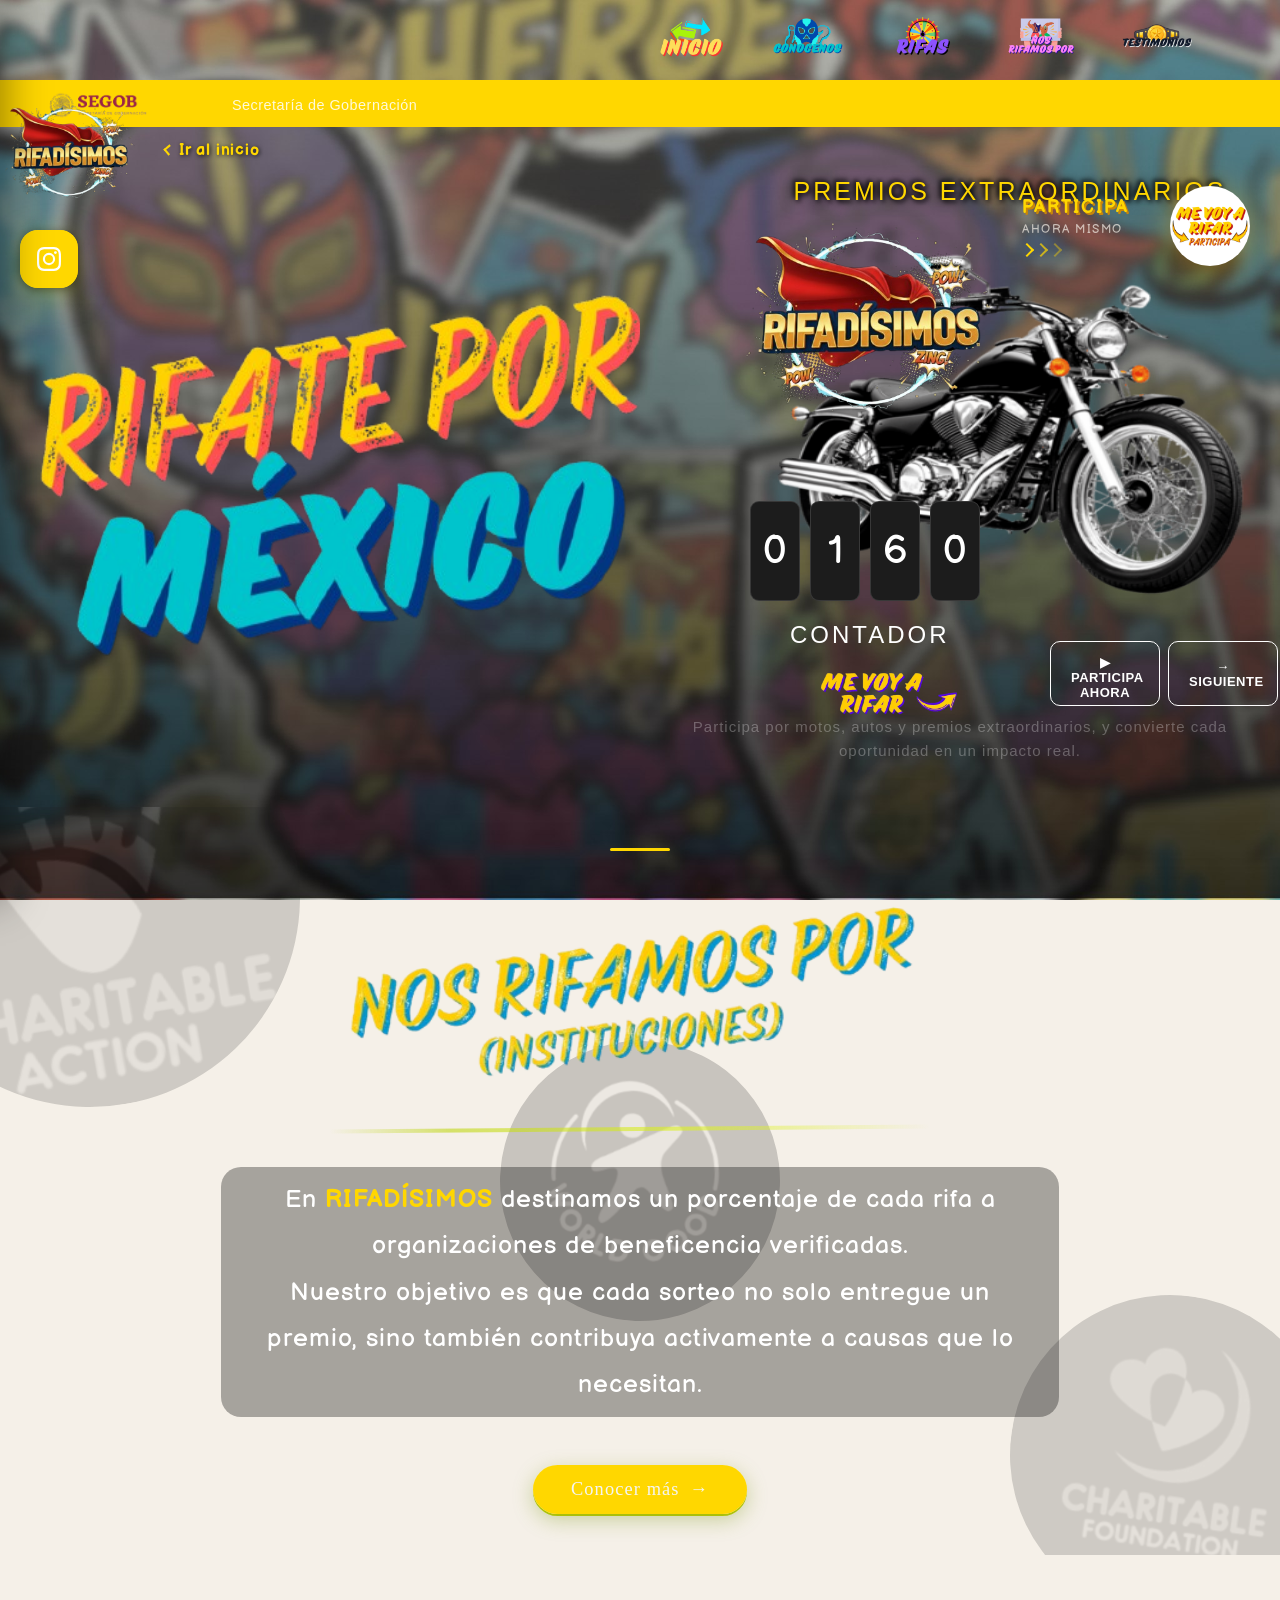
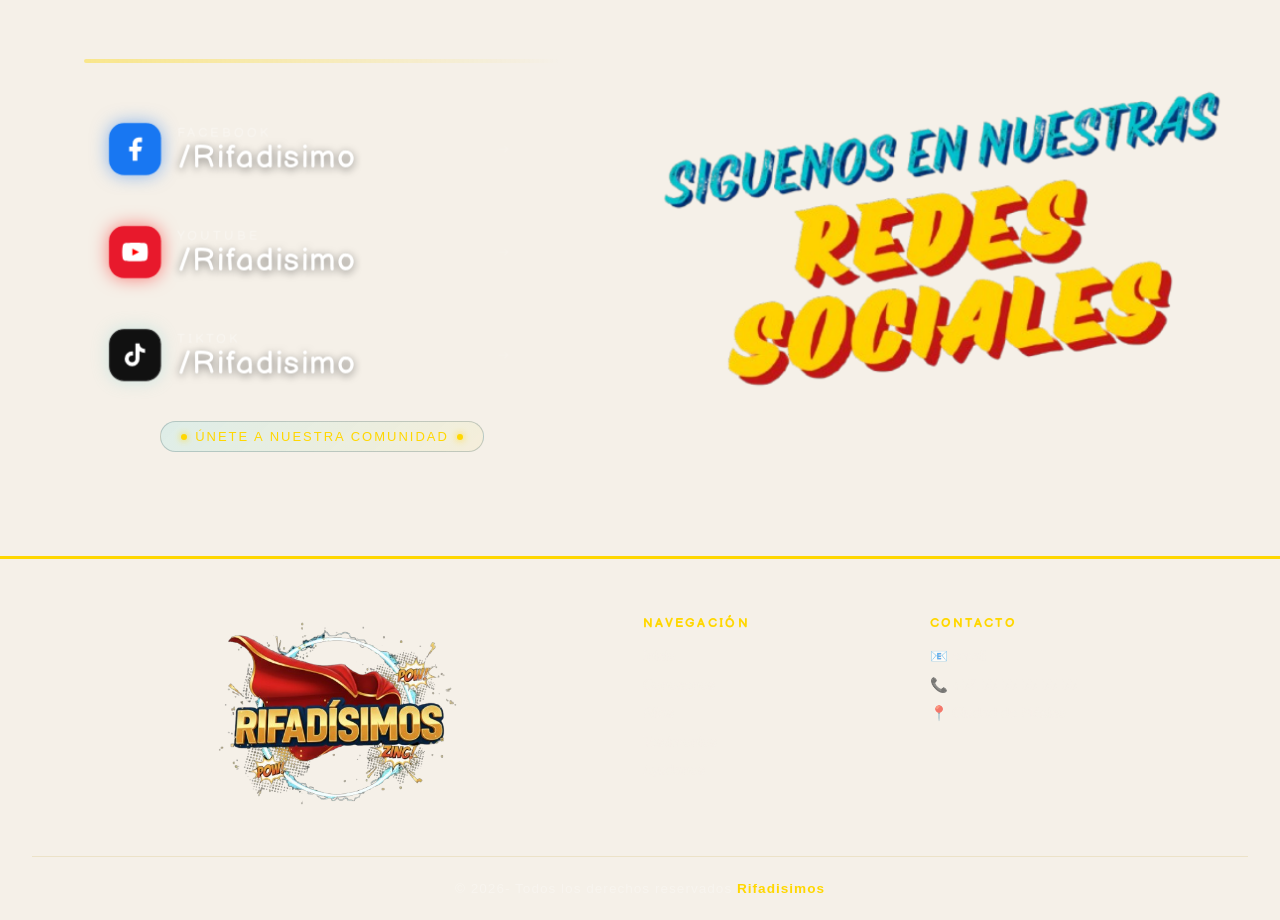
==== index.html @ 1054671b "Seguimiento" ====
<!doctype html>
<html lang="es">
  <head>
    <meta charset="UTF-8" />
    <meta name="viewport" content="width=device-width, initial-scale=1.0" />
    <title>Rifadisimos</title>
    <link rel="icon" type="image/png" href="assets/image/logo.png" />
    <link
      href="https://fonts.googleapis.com/css2?family=Balsamiq+Sans:ital,wght@0,400;0,700;1,400&display=swap"
      rel="stylesheet"
    />
    <link rel="stylesheet" href="assets/styles.css" />
  </head>

  <body>
    <main>
      <header>
        <div class="header-inner">
          <button
            class="hamburger"
            id="hamburger"
            aria-label="Menú"
            aria-expanded="false"
          >
            <span></span><span></span><span></span>
          </button>
          <nav class="main-nav" aria-label="Navegación principal">
            <ul>
              <li>
                <a href="index.html">
                  <img src="assets/image/inicio.png" alt="Inicio" />
                </a>
              </li>
              <li>
                <a href="conocenos.html">
                  <img src="assets/image/conocemos.png" alt="conocenos" />
                </a>
              </li>
              <li>
                <a href="#rifas">
                  <img
                    src="assets/image/rifas.png"
                    alt="Rifas"
                    style="height: 40px"
                  />
                </a>
              </li>
              <li>
                <a href="instituciones.html">
                  <img src="assets/image/nosrifamos.png" alt="instituciones" />
                </a>
              </li>
              <li>
                <a href="instituciones.html">
                  <img
                    src="assets/image/testimonios.png"
                    alt="instituciones"
                    style="height: 40px"
                  />
                </a>
              </li>
            </ul>
          </nav>
        </div>
      </header>
      <div class="drawer-overlay" id="drawerOverlay"></div>
      <div
        class="drawer"
        id="drawer"
        role="dialog"
        aria-label="Menú de navegación"
      >
        <div class="drawer-header">
          <div class="drawer-logo">
            <div
              class="logo-icon-lateral"
              style="width: 100px; height: 100px; margin-left: 40px"
            >
              <img src="assets/image/logo.png" alt="" />
            </div>
          </div>
          <button
            class="drawer-close"
            id="drawerClose"
            aria-label="Cerrar menú"
          >
            ✕
          </button>
        </div>
        <nav>
          <ul>
            <li>
              <a href="index.html" onclick="closeDrawer()"
                ><<img src="assets/image/inicio.png" alt="Inicio" />
              </a>
            </li>
            <li>
              <a href="conocenos.html" onclick="closeDrawer()"
                ><img src="assets/image/conocemos.png" alt="conocenos" />
              </a>
            </li>
            <li>
              <a href="#rifas" onclick="closeDrawer()"
                ><img src="assets/image/rifas.png" alt="Rifas" />
              </a>
            </li>
            <li>
              <a href="#testimonios" onclick="closeDrawer()"
                ><img src="assets/image/testimonios.png" alt="instituciones" />
              </a>
            </li>
            <li>
              <a href="instituciones.html" onclick="closeDrawer()"
                ><img src="assets/image/nosrifamos.png" alt="instituciones" />
              </a>
            </li>
          </ul>
        </nav>
        <div class="drawer-footer">© 2026 Rifadisimos</div>
      </div>

      <div class="info-bar">
        <div class="info-bar-track">
          <div class="info-bar-content" id="infoContent">
            <img
              src="assets/image/SEGOB.png"
              style="height: 28px; mix-blend-mode: screen"
            />
            <span class="info-item">
              Secretaría de Gobernación<strong></strong
            ></span>
          </div>
        </div>
      </div>

      <!-- Banner de Rifas -->
      <div class="banner" id="banner">
        <div class="banner__left">
          <div class="banner__tagline">
            <img src="assets/image/rifate_mexico.png" alt="Rífate por México" />
          </div>
        </div>
        <div class="banner__right">
          <div class="banner__logo">
            <img src="assets/image/logo.png" alt="Rifadísimos" />
          </div>
          <p class="banner__premios">Premios extraordinarios</p>
          <div class="item-image-wrap">
            <img id="articleImg" src="" alt="Producto" />
          </div>
          <!-- <span class="banner__boletos" id="productBoletos">🎟 840 boletos disponibles</span> -->
          <div class="counter-wrap">
            <div class="counter-digits" id="counterDigits">
              <div class="digit">0</div>
              <div class="digit">1</div>
              <div class="digit">6</div>
              <div class="digit">0</div>
            </div>
          </div>
          <div class="counter-wrap-contador">
            <p class="counter-label">Contador</p>
          </div>
          <div class="btn-group">
            <button class="btn btn-primary">▶ Participa ahora</button>
            <button class="btn btn-secondary">→ Siguiente</button>
          </div>
          <div class="banner_logo_2">
            <img src="assets/image/me_voy_rifar.png" alt="Rifadísimos" />
          </div>
          <p class="desc-text">
            Participa por motos, autos y premios extraordinarios, y convierte
            cada oportunidad en un impacto real.
          </p>
        </div>
      </div>

      <!--Instituciones -->
      <div class="instituciones" id="seccion-instituciones">
        <section class="section">
          <div class="title-wrapper">
            <img
              src="assets/image/nosfifamos_instituciones.png"
              alt=""
              style="width: 600px"
            />
          </div>
          <div class="description">
            <p>
              En <strong>RIFADÍSIMOS</strong> destinamos un porcentaje de cada
              rifa a organizaciones de beneficencia verificadas.
            </p>
            <p>
              Nuestro objetivo es que cada sorteo no solo entregue un premio,
              sino también contribuya activamente a causas que lo necesitan.
            </p>
          </div>
          <a href="instituciones.html">
            <button class="btn-conocer">
              Conocer más <span class="arrow">→</span>
            </button>
          </a>
        </section>
        <div class="wm-bg">
          <img class="w1" src="assets/image/charitable.jpg" alt="" />
          <img class="w2" src="assets/image/foundation.jpg" alt="" />
          <img class="w3" src="assets/image/world.jpg" alt="" />
        </div>
      </div>

      <!-- Redes Sociales -->
      <div class="page">
        <div class="card">
          <div class="right-panel">
            <div class="mini-divider"></div>
            <div class="socials-list">
              <a
                class="social-row"
                href="https://facebook.com/Rifadisimo"
                target="_blank"
              >
                <div class="logo-bubble lb-fb">
                  <svg viewBox="0 0 24 24" fill="white">
                    <path
                      d="M18 2h-3a5 5 0 0 0-5 5v3H7v4h3v8h4v-8h3l1-4h-4V7a1 1 0 0 1 1-1h3z"
                    />
                  </svg>
                </div>
                <div class="social-info">
                  <div class="platform-label">Facebook</div>
                  <div class="handle-text">/Rifadisimo</div>
                </div>
                <span class="row-arrow">→</span>
              </a>
              <a
                class="social-row"
                href="https://youtube.com/@Rifadisimo"
                target="_blank"
              >
                <div class="logo-bubble lb-yt">
                  <svg viewBox="0 0 24 24" fill="white">
                    <path
                      d="M22.54 6.42a2.78 2.78 0 0 0-1.95-1.96C18.88 4 12 4 12 4s-6.88 0-8.59.46A2.78 2.78 0 0 0 1.46 6.42 29 29 0 0 0 1 12a29 29 0 0 0 .46 5.58 2.78 2.78 0 0 0 1.95 1.96C5.12 20 12 20 12 20s6.88 0 8.59-.46a2.78 2.78 0 0 0 1.95-1.96A29 29 0 0 0 23 12a29 29 0 0 0-.46-5.58z"
                    />
                    <polygon
                      points="9.75 15.02 15.5 12 9.75 8.98 9.75 15.02"
                      fill="#FF0000"
                    />
                  </svg>
                </div>
                <div class="social-info">
                  <div class="platform-label">YouTube</div>
                  <div class="handle-text">/Rifadisimo</div>
                </div>
                <span class="row-arrow">→</span>
              </a>
              <!-- 
        <a class="social-row" href="https://wa.me/5255555555" target="_blank">
          <div class="logo-bubble lb-wa">
            <svg viewBox="0 0 24 24" fill="white">
              <path d="M17.472 14.382c-.297-.149-1.758-.867-2.03-.967-.273-.099-.471-.148-.67.15-.197.297-.767.966-.94 1.164-.173.199-.347.223-.644.075-.297-.15-1.255-.463-2.39-1.475-.883-.788-1.48-1.761-1.653-2.059-.173-.297-.018-.458.13-.606.134-.133.298-.347.446-.52.149-.174.198-.298.298-.497.099-.198.05-.371-.025-.52-.075-.149-.669-1.612-.916-2.207-.242-.579-.487-.5-.669-.51-.173-.008-.371-.01-.57-.01-.198 0-.52.074-.792.372-.272.297-1.04 1.016-1.04 2.479 0 1.462 1.065 2.875 1.213 3.074.149.198 2.096 3.2 5.077 4.487.709.306 1.262.489 1.694.625.712.227 1.36.195 1.871.118.571-.085 1.758-.719 2.006-1.413.248-.694.248-1.289.173-1.413-.074-.124-.272-.198-.57-.347m-5.421 7.403h-.004a9.87 9.87 0 0 1-5.031-1.378l-.361-.214-3.741.982.998-3.648-.235-.374a9.86 9.86 0 0 1-1.51-5.26c.001-5.45 4.436-9.884 9.888-9.884 2.64 0 5.122 1.03 6.988 2.898a9.825 9.825 0 0 1 2.893 6.994c-.003 5.45-4.437 9.884-9.885 9.884m8.413-18.297A11.815 11.815 0 0 0 12.05 0C5.495 0 .16 5.335.157 11.892c0 2.096.547 4.142 1.588 5.945L.057 24l6.305-1.654a11.882 11.882 0 0 0 5.683 1.448h.005c6.554 0 11.89-5.335 11.893-11.893a11.821 11.821 0 0 0-3.48-8.413z"/>
            </svg>
          </div>
          <div class="social-info">
            <div class="platform-label">WhatsApp</div>
            <div class="handle-text">55555555</div>
          </div>
          <span class="row-arrow">→</span>
        </a> -->
              <a
                class="social-row"
                href="https://tiktok.com/@Rifadisimo"
                target="_blank"
              >
                <div class="logo-bubble lb-tt">
                  <svg viewBox="0 0 24 24" fill="white">
                    <path
                      d="M19.59 6.69a4.83 4.83 0 0 1-3.77-4.25V2h-3.45v13.67a2.89 2.89 0 0 1-2.88 2.5 2.89 2.89 0 0 1-2.89-2.89 2.89 2.89 0 0 1 2.89-2.89c.28 0 .54.04.79.1V9.01a6.27 6.27 0 0 0-.79-.05 6.34 6.34 0 0 0-6.34 6.34 6.34 6.34 0 0 0 6.34 6.34 6.34 6.34 0 0 0 6.33-6.34V8.69a8.18 8.18 0 0 0 4.78 1.52V6.75a4.85 4.85 0 0 1-1.01-.06z"
                    />
                  </svg>
                </div>
                <div class="social-info">
                  <div class="platform-label">TikTok</div>
                  <div class="handle-text">/Rifadisimo</div>
                </div>
                <span class="row-arrow">→</span>
              </a>
            </div>
            <div class="footer-badge">
              <div class="badge-inner">
                <div class="pulse-dot"></div>
                Únete a nuestra comunidad
                <div class="pulse-dot"></div>
              </div>
            </div>
          </div>
          <div class="left-panel">
            <img src="assets/image/siguemos_redes.png" />
          </div>
        </div>
      </div>
    </main>

    <!--Footer-->
    <footer id="contacto">
      <div class="footer-inner">
        <div class="footer-top">
          <a href="#inicio" class="logo">
            <div class="logo-icon-footer">
              <img src="assets/image/logo.png" alt="" class="logo-footer" />
            </div>
          </a>
          <div class="footer-links">
            <h4>Navegación</h4>
            <ul>
              <li><a href="index.html">Inicio</a></li>
              <li><a href="conocenos.html">Conocenos</a></li>
              <li><a href="#rifas">Rifas</a></li>
              <li><a href="#testimonios">Testimonios</a></li>
              <li><a href="instituciones.html">Ayudanos</a></li>
            </ul>
          </div>
          <div class="footer-links">
            <h4>Contacto</h4>
            <ul>
              <li><a href="#">📧 email</a></li>
              <li><a href="#">📞 +52 55 55 55 55 55 </a></li>
              <li><a href="#">📍 Ciudad de México</a></li>
            </ul>
          </div>
        </div>
        <div class="footer-bottom">
          <p>
            &copy; 2026- Todos los derechos reservados
            <strong>Rifadisimos</strong>
          </p>
        </div>
      </div>
    </footer>

    <!-- boton Redes Sociales -->
    <div class="fab-container" id="fab">
      <div class="fab-links" id="fabLinks">
        <a
          class="fab-link"
          data-net="whatsapp"
          data-label="WhatsApp"
          href="#"
          target="_blank"
        >
          <svg
            viewBox="0 0 24 24"
            fill="#25D366"
            xmlns="http://www.w3.org/2000/svg"
          >
            <path
              d="M17.472 14.382c-.297-.149-1.758-.867-2.03-.967-.273-.099-.471-.148-.67.15-.197.297-.767.966-.94 1.164-.173.199-.347.223-.644.075-.297-.15-1.255-.463-2.39-1.475-.883-.788-1.48-1.761-1.653-2.059-.173-.297-.018-.458.13-.606.134-.133.298-.347.446-.52.149-.174.198-.298.298-.497.099-.198.05-.371-.025-.52-.075-.149-.669-1.612-.916-2.207-.242-.579-.487-.5-.669-.51-.173-.008-.371-.01-.57-.01-.198 0-.52.074-.792.372-.272.297-1.04 1.016-1.04 2.479 0 1.462 1.065 2.875 1.213 3.074.149.198 2.096 3.2 5.077 4.487.709.306 1.262.489 1.694.625.712.227 1.36.195 1.871.118.571-.085 1.758-.719 2.006-1.413.248-.694.248-1.289.173-1.413-.074-.124-.272-.198-.57-.347m-5.421 7.403h-.004a9.87 9.87 0 01-5.031-1.378l-.361-.214-3.741.982.998-3.648-.235-.374a9.86 9.86 0 01-1.51-5.26c.001-5.45 4.436-9.884 9.888-9.884 2.64 0 5.122 1.03 6.988 2.898a9.825 9.825 0 012.893 6.994c-.003 5.45-4.437 9.884-9.885 9.884m8.413-18.297A11.815 11.815 0 0012.05 0C5.495 0 .16 5.335.157 11.892c0 2.096.547 4.142 1.588 5.945L.057 24l6.305-1.654a11.882 11.882 0 005.683 1.448h.005c6.554 0 11.89-5.335 11.893-11.893a11.821 11.821 0 00-3.48-8.413z"
            />
          </svg>
        </a>
        <a
          class="fab-link"
          data-net="tiktok"
          data-label="TikTok"
          href="#"
          target="_blank"
        >
          <svg viewBox="0 0 24 24" xmlns="http://www.w3.org/2000/svg">
            <path
              fill="#69C9D0"
              d="M12.525.02c1.31-.02 2.61-.01 3.91-.02.08 1.53.63 3.09 1.75 4.17 1.12 1.11 2.7 1.62 4.24 1.79v4.03c-1.44-.05-2.89-.35-4.2-.97-.57-.26-1.1-.59-1.62-.93-.01 2.92.01 5.84-.02 8.75-.08 1.4-.54 2.79-1.35 3.94-1.31 1.92-3.58 3.17-5.91 3.21-1.43.08-2.86-.31-4.08-1.03-2.02-1.19-3.44-3.37-3.65-5.71-.02-.5-.03-1-.01-1.49.18-1.9 1.12-3.72 2.58-4.96 1.66-1.44 3.98-2.13 6.15-1.72.02 1.48-.04 2.96-.04 4.44-.99-.32-2.15-.23-3.02.37-.63.41-1.11 1.04-1.36 1.75-.21.51-.15 1.07-.14 1.61.24 1.64 1.82 3.02 3.5 2.87 1.12-.01 2.19-.66 2.77-1.61.19-.33.4-.67.41-1.06.1-1.79.06-3.57.07-5.36.01-4.03-.01-8.05.02-12.07z"
            />
          </svg>
        </a>
        <a
          class="fab-link"
          data-net="youtube"
          data-label="YouTube"
          href="#"
          target="_blank"
        >
          <svg viewBox="0 0 24 24" xmlns="http://www.w3.org/2000/svg">
            <path
              fill="#FF0000"
              d="M23.498 6.186a3.016 3.016 0 00-2.122-2.136C19.505 3.545 12 3.545 12 3.545s-7.505 0-9.377.505A3.017 3.017 0 00.502 6.186C0 8.07 0 12 0 12s0 3.93.502 5.814a3.016 3.016 0 002.122 2.136c1.871.505 9.376.505 9.376.505s7.505 0 9.377-.505a3.015 3.015 0 002.122-2.136C24 15.93 24 12 24 12s0-3.93-.502-5.814zM9.545 15.568V8.432L15.818 12l-6.273 3.568z"
            />
          </svg>
        </a>
        <a
          class="fab-link"
          data-net="facebook"
          data-label="Facebook"
          href="#"
          target="_blank"
        >
          <svg viewBox="0 0 24 24" xmlns="http://www.w3.org/2000/svg">
            <path
              fill="#1877F2"
              d="M24 12.073c0-6.627-5.373-12-12-12s-12 5.373-12 12c0 5.99 4.388 10.954 10.125 11.854v-8.385H7.078v-3.47h3.047V9.43c0-3.007 1.792-4.669 4.533-4.669 1.312 0 2.686.235 2.686.235v2.953H15.83c-1.491 0-1.956.925-1.956 1.874v2.25h3.328l-.532 3.47h-2.796v8.385C19.612 23.027 24 18.062 24 12.073z"
            />
          </svg>
        </a>
      </div>
      <button class="fab-main" id="fabBtn" aria-label="Abrir redes sociales">
        <div class="fab-icon-wrap" id="fabIconWrap">
          <!-- Cycling icons (Instagram shown by default) -->
          <svg class="visible" id="ico0" viewBox="0 0 24 24">
            <path
              d="M12 2.163c3.204 0 3.584.012 4.85.07 3.252.148 4.771 1.691 4.919 4.919.058 1.265.069 1.645.069 4.849 0 3.205-.012 3.584-.069 4.849-.149 3.225-1.664 4.771-4.919 4.919-1.266.058-1.644.07-4.85.07-3.204 0-3.584-.012-4.849-.07-3.26-.149-4.771-1.699-4.919-4.92-.058-1.265-.07-1.644-.07-4.849 0-3.204.013-3.583.07-4.849.149-3.227 1.664-4.771 4.919-4.919 1.266-.057 1.645-.069 4.849-.069zM12 0C8.741 0 8.333.014 7.053.072 2.695.272.273 2.69.073 7.052.014 8.333 0 8.741 0 12c0 3.259.014 3.668.072 4.948.2 4.358 2.618 6.78 6.98 6.98C8.333 23.986 8.741 24 12 24c3.259 0 3.668-.014 4.948-.072 4.354-.2 6.782-2.618 6.979-6.98.059-1.28.073-1.689.073-4.948 0-3.259-.014-3.667-.072-4.947-.196-4.354-2.617-6.78-6.979-6.98C15.668.014 15.259 0 12 0zm0 5.838a6.162 6.162 0 100 12.324 6.162 6.162 0 000-12.324zM12 16a4 4 0 110-8 4 4 0 010 8zm6.406-11.845a1.44 1.44 0 100 2.881 1.44 1.44 0 000-2.881z"
            />
          </svg>
          <svg class="hidden" id="ico1" viewBox="0 0 24 24">
            <path
              d="M18.244 2.25h3.308l-7.227 8.26 8.502 11.24H16.17l-4.714-6.231-5.401 6.231H2.748l7.73-8.835L1.254 2.25H8.08l4.253 5.622zm-1.161 17.52h1.833L7.084 4.126H5.117z"
            />
          </svg>
          <svg class="hidden" id="ico2" viewBox="0 0 24 24">
            <path
              d="M24 12.073c0-6.627-5.373-12-12-12s-12 5.373-12 12c0 5.99 4.388 10.954 10.125 11.854v-8.385H7.078v-3.47h3.047V9.43c0-3.007 1.792-4.669 4.533-4.669 1.312 0 2.686.235 2.686.235v2.953H15.83c-1.491 0-1.956.925-1.956 1.874v2.25h3.328l-.532 3.47h-2.796v8.385C19.612 23.027 24 18.062 24 12.073z"
            />
          </svg>
          <svg class="hidden" id="ico3" viewBox="0 0 24 24">
            <path
              d="M23.498 6.186a3.016 3.016 0 00-2.122-2.136C19.505 3.545 12 3.545 12 3.545s-7.505 0-9.377.505A3.017 3.017 0 00.502 6.186C0 8.07 0 12 0 12s0 3.93.502 5.814a3.016 3.016 0 002.122 2.136c1.871.505 9.376.505 9.376.505s7.505 0 9.377-.505a3.015 3.015 0 002.122-2.136C24 15.93 24 12 24 12s0-3.93-.502-5.814zM9.545 15.568V8.432L15.818 12l-6.273 3.568z"
            />
          </svg>
          <svg class="hidden" id="ico4" viewBox="0 0 24 24">
            <path
              d="M12.525.02c1.31-.02 2.61-.01 3.91-.02.08 1.53.63 3.09 1.75 4.17 1.12 1.11 2.7 1.62 4.24 1.79v4.03c-1.44-.05-2.89-.35-4.2-.97-.57-.26-1.1-.59-1.62-.93-.01 2.92.01 5.84-.02 8.75-.08 1.4-.54 2.79-1.35 3.94-1.31 1.92-3.58 3.17-5.91 3.21-1.43.08-2.86-.31-4.08-1.03-2.02-1.19-3.44-3.37-3.65-5.71-.02-.5-.03-1-.01-1.49.18-1.9 1.12-3.72 2.58-4.96 1.66-1.44 3.98-2.13 6.15-1.72.02 1.48-.04 2.96-.04 4.44-.99-.32-2.15-.23-3.02.37-.63.41-1.11 1.04-1.36 1.75-.21.51-.15 1.07-.14 1.61.24 1.64 1.82 3.02 3.5 2.87 1.12-.01 2.19-.66 2.77-1.61.19-.33.4-.67.41-1.06.1-1.79.06-3.57.07-5.36.01-4.03-.01-8.05.02-12.07z"
            />
          </svg>
          <svg
            class="fab-close hidden"
            id="icoClose"
            viewBox="0 0 24 24"
            xmlns="http://www.w3.org/2000/svg"
          >
            <line x1="5" y1="5" x2="19" y2="19" />
            <line x1="19" y1="5" x2="5" y2="19" />
          </svg>
        </div>
      </button>
    </div>
    <div class="social-fab-group_2" id="btnConocer">
      <a href="#banner">
        <button class="sfab-main_2" aria-label="Conocer más">⬆️</button>
      </a>
    </div>

    <!-- Boton logo -->
    <div class="logo-flo">
      <a
        href="index.html"
        style="
          display: flex;
          align-items: center;
          gap: 10px;
          text-decoration: none;
        "
      >
        <button class="sfab-log-flo" aria-label="Ir al inicio">
          <img src="assets/image/logo.png" alt="Logo" />
        </button>
        <span class="label-inicio">
          <span class="arrow"></span>
          Ir al inicio
        </span>
      </a>
    </div>

    <!-- Boton Participar -->
    <div class="btn-rifar-wrap">
      <div class="texto-lateral">
        <span class="texto-participa">Participa</span>
        <span class="texto-sub">ahora mismo</span>
        <div class="arrow-anim">
          <div class="arr"></div>
          <div class="arr"></div>
          <div class="arr"></div>
        </div>
      </div>
      <button
        class="btn-rifar"
        aria-label="Participar"
        onclick="location.href = '#rifas'"
      >
        <div class="pulse-rings">
          <div class="ring"></div>
          <div class="ring"></div>
          <div class="ring"></div>
        </div>
        <img src="assets/image/logo-participa.jpg" alt="Me voy a rifar" />
      </button>
    </div>

    <script>
      const hamburger = document.getElementById("hamburger");
      const drawer = document.getElementById("drawer");
      const overlay = document.getElementById("drawerOverlay");
      const drawerClose = document.getElementById("drawerClose");

      function openDrawer() {
        drawer.classList.add("open");
        overlay.classList.add("open");
        hamburger.classList.add("open");
        hamburger.setAttribute("aria-expanded", true);
        document.body.style.overflow = "hidden";
      }

      function closeDrawer() {
        drawer.classList.remove("open");
        overlay.classList.remove("open");
        hamburger.classList.remove("open");
        hamburger.setAttribute("aria-expanded", false);
        document.body.style.overflow = "";
      }

      hamburger.addEventListener("click", () => {
        drawer.classList.contains("open") ? closeDrawer() : openDrawer();
      });

      drawerClose.addEventListener("click", closeDrawer);
      overlay.addEventListener("click", closeDrawer);

      document.addEventListener("keydown", (e) => {
        if (e.key === "Escape") closeDrawer();
      });

      const socialToggle = document.getElementById("socialToggle");
      const socialLinks = document.getElementById("socialLinks");

      if (socialToggle && socialLinks) {
        socialToggle.addEventListener("click", () => {
          socialLinks.classList.toggle("open");
          socialToggle.classList.toggle("active");
        });

        document.addEventListener("click", (e) => {
          if (!e.target.closest(".social-fab-group")) {
            socialLinks.classList.remove("open");
            socialToggle.classList.remove("active");
          }
        });
      }

      const database = [
        {
          id: 1,
          nombre: "Moto Clásica 750cc",
          premio: "Honda Shadow",
          contador: 160,
          boletos: 840,
          imagen: "assets/image/moto.png",
        },
        {
          id: 3,
          nombre: "Rifa Navideña",
          premio: 'Smart TV 75"',
          contador: 512,
          boletos: 488,
          imagen: "assets/image/tv.png",
        },
        {
          id: 4,
          nombre: "Premio Especial",
          premio: "iPhone 16 Pro",
          contador: 89,
          boletos: 911,
          imagen: "assets/image/iphone.png",
        },
      ];

      let currentIndex = 0;

      function fetchFromDB(index) {
        return new Promise((resolve) => {
          setTimeout(
            () => resolve(database[index % database.length]),
            300 + Math.random() * 500,
          );
        });
      }

      function animateDigits(newVal) {
        const val = String(newVal).padStart(4, "0").slice(-4);
        const digits = document.querySelectorAll(".digit");
        digits.forEach((d, i) => {
          if (d.textContent !== val[i]) {
            d.classList.add("flip");
            setTimeout(() => {
              d.textContent = val[i];
              d.classList.remove("flip");
            }, 150);
          }
        });
      }

      function slideImage(newSrc, newContador) {
        const img = document.getElementById("articleImg");
        const counter = document.querySelector(".counter-wrap");

        const hasImage =
          img.src && !img.src.endsWith("index.html") && !img.src.endsWith("/");

        if (hasImage) {
          img.classList.remove("slide-in");
          img.classList.add("slide-out");
          counter.classList.remove("slide-in");
          counter.classList.add("slide-out");

          setTimeout(() => {
            img.src = newSrc;
            animateDigits(newContador);

            img.classList.remove("slide-out");
            img.classList.add("slide-in");
            counter.classList.remove("slide-out");
            counter.classList.add("slide-in");
          }, 280);
        } else {
          img.src = newSrc;
          animateDigits(newContador);
          img.classList.add("slide-in");
          counter.classList.add("slide-in");
        }
      }

      async function loadData(index) {
        try {
          const row = await fetchFromDB(index);
          slideImage(row.imagen, row.contador);
        } catch (e) {
          console.error("Error al obtener datos", e);
        }
      }

      loadData(currentIndex);

      document.querySelector(".btn-secondary").addEventListener("click", () => {
        currentIndex = (currentIndex + 1) % database.length;
        loadData(currentIndex);
      });

      setInterval(() => {
        loadData(currentIndex);
      }, 10000);
      const content = document.getElementById("infoContent");
      content.innerHTML += content.innerHTML;
    </script>
    <script src="assets/scroll-efectos.js"></script>
  </body>
</html>
---- assets/styles.css ----
*,
*::before,
*::after {
  box-sizing: border-box;
  margin: 0;
  padding: 0;
  -webkit-tap-highlight-color: transparent;
}

:root {
  --gold: #ffd700;
  --dark: #1a1a2e;
  --accent: #e94560;
  --white: #f5f0e8;
  --text: #2d2d2d;
  --red: #e8192c;
  --cyan: #00d4e8;
  --green: #25d366;
  --blue: #1877f2;
  --img: url("../assets/image/fondo.jpg");
}

html {
  scrollbar-width: none;
  height: 100%;
  margin: 0;
}

main,
.contenido-principal {
  flex: 1;
}

body {
  min-height: 100vh;
  font-family: "Balsamiq Sans", cursive;
  background: var(--white);
  color: var(--text);
  overflow-x: hidden;
  height: 100%;
  margin: 0;
  background-image: var(--img);
  background-repeat: no-repeat;
  background-size: cover;
  background-position: center;
  flex-direction: column;
  background-attachment: fixed;
  display: flex;
}

::-webkit-scrollbar {
  width: 6px;
}

::-webkit-scrollbar-track {
  background: var(--dark);
}

::-webkit-scrollbar-thumb {
  background: var(--gold);
  border-radius: 3px;
}

section[id],
div[id] {
  scroll-margin-top: 83px;
}

/* ══ Header ══ */
header {
  position: sticky;
  top: 0;
  z-index: 1000;
  background-blend-mode: multiply;
  border-bottom: 3px solid var(--gold);
}

header::before {
  content: "";
  position: absolute;
  inset: 0;
  background-image: var(--img);
  background-size: cover;
  background-attachment: fixed;
  background-position: center top;
  z-index: 0;
}

header::after {
  content: "";
  inset: 0;
  background: linear-gradient(
    to bottom,
    rgba(15, 14, 13, 0.2) 0%,
    rgba(15, 14, 13, 0.1) 50%,
    rgba(15, 14, 13, 0) 100%
  );
  z-index: 1;
}

.header-inner {
  position: relative;
  display: flex;
  align-items: center;
  justify-content: end;
  max-width: 1200px;
  margin: 0 auto;
  padding: 0 2rem;
  height: 80px;
}

nav.main-nav ul {
  list-style: none;
  display: flex;
  gap: 0.9rem;
}
nav.main-nav img {
  width: 70px;
  height: auto;
  object-fit: contain;
  max-width: 100%;
}

nav.main-nav a {
  color: var(--white);
  text-decoration: none;
  font-size: 0.95rem;
  font-weight: 700;
  padding: 0.45rem 1rem;
  border-radius: 4px;
  letter-spacing: 0.04em;
  transition:
    background 0.25s,
    color 0.25s;
  position: relative;
}

nav.main-nav a::after {
  content: "";
  position: absolute;
  bottom: 0;
  left: 50%;
  right: 50%;
  height: 2px;
  background: var(--gold);
  transition:
    left 0.25s,
    right 0.25s;
}

nav.main-nav a:hover {
  color: var(--gold);
}

nav.main-nav a:hover::after {
  left: 10%;
  right: 10%;
}

.logo-icon {
  width: 100px;
  height: 85px;
  border-radius: 50%;
  display: flex;
  align-items: center;
  justify-content: center;
}

.logo-icon img {
  width: 100%;
  height: 100%;
  object-fit: contain;
}

.logo-icon-lateral img {
  width: 100%;
  height: 100%;
  object-fit: contain;
}

.logo-wordmark {
  font-family: "Balsamiq Sans", cursive;
  font-size: 1.7rem;
  letter-spacing: 0.1em;
  color: var(--gold);
  line-height: 1;
}

.logo-wordmark span {
  display: block;
  font-family: "DM Sans", sans-serif;
  font-size: 0.55rem;
  letter-spacing: 0.25em;
  color: rgba(245, 240, 232, 0.45);
  font-weight: 500;
  text-transform: uppercase;
  margin-top: 2px;
}

.header-inner a {
  text-decoration: none;
}

.hamburger {
  display: none;
  flex-direction: column;
  gap: 5px;
  cursor: pointer;
  padding: 6px;
  border: none;
  background: transparent;
}

.hamburger span {
  display: block;
  width: 26px;
  height: 2.5px;
  background: var(--white);
  border-radius: 2px;
  transition:
    transform 0.3s,
    opacity 0.3s;
}

.hamburger.open span:nth-child(1) {
  transform: translateY(7.5px) rotate(45deg);
}

.hamburger.open span:nth-child(2) {
  opacity: 0;
}

.hamburger.open span:nth-child(3) {
  transform: translateY(-7.5px) rotate(-45deg);
}

/* Menú lateral */
.drawer-overlay {
  position: fixed;
  inset: 0;
  background: rgba(0, 0, 0, 0.55);
  z-index: 1100;
  opacity: 0;
  pointer-events: none;
  transition: opacity 0.35s ease;
  backdrop-filter: blur(2px);
}

.drawer-overlay.open {
  opacity: 1;
  pointer-events: auto;
}

.drawer {
  position: fixed;
  top: 0;
  left: 0;
  width: 290px;
  height: 100%;
  justify-content: center;
  background: var(--dark);
  z-index: 1200;
  transform: translateX(-100%);
  transition: transform 0.38s cubic-bezier(0.4, 0, 0.2, 1);
  display: flex;
  flex-direction: column;
  border-right: 3px solid var(--gold);
  box-shadow: 6px 0 40px rgba(0, 0, 0, 0.4);
}

.drawer.open {
  transform: translateX(0);
}

.drawer-header {
  display: flex;
  align-items: center;
  justify-content: space-between;
  padding: 1.4rem 1.5rem;
  border-bottom: 1px solid rgba(207, 175, 86, 0.2);
  background: rgba(255, 255, 255, 0.03);
}

.drawer-logo {
  display: flex;
  align-items: center;
  gap: 0.6rem;
}

.drawer-logo .logo-icon {
  width: 36px;
  height: 36px;
  font-size: 1.1rem;
}

.drawer-close {
  background: transparent;
  border: none;
  color: rgba(245, 240, 232, 0.6);
  font-size: 1.6rem;
  cursor: pointer;
  line-height: 1;
  padding: 0.2rem 0.4rem;
  border-radius: 4px;
  transition:
    color 0.2s,
    background 0.2s;
}

.drawer-close:hover {
  color: var(--gold);
  background: rgba(201, 168, 76, 0.1);
}

.drawer nav {
  flex: 1;
  padding: 1.5rem 0;
  overflow-y: auto;
}

.drawer nav ul {
  list-style: none;
}

.drawer nav li {
  position: relative;
}

.drawer nav img {
  width: 35%;
  height: auto;
  display: block;
  margin: 0 auto;
}
.drawer nav a {
  display: flex;
  gap: 0.9rem;
  color: rgba(245, 240, 232, 0.8);
  text-decoration: none;
  font-size: 1.05rem;
  font-weight: 700;
  padding: 0.9rem 1.8rem;
  transition:
    color 0.2s,
    background 0.2s,
    padding-left 0.25s;
  border-left: 3px solid transparent;
}

.drawer nav a:hover {
  color: var(--gold);
  background: rgba(201, 168, 76, 0.07);
  padding-left: 2.2rem;
  border-left-color: var(--gold);
}

.drawer-footer {
  padding: 1.2rem 1.8rem;
  border-top: 1px solid rgba(201, 168, 76, 0.2);
  color: rgba(245, 240, 232, 0.35);
  font-size: 0.75rem;
  text-align: center;
}

/* ══ Info bar ══ */
.info-bar {
  width: 100%;
  height: 44px;
  background: linear-gradient(90deg, var(--gold) 0%, var(--gold) 100%);
  display: flex;
  align-items: center;
  overflow: hidden;
  position: relative;
}

.info-bar-track {
  flex: 1;
  overflow: hidden;
  height: 100%;
  display: flex;
  align-items: center;
  mask-image: linear-gradient(
    90deg,
    transparent 0%,
    rgba(14, 14, 14, 0.856) 3%,
    black 97%,
    transparent 100%
  );
  -webkit-mask-image: linear-gradient(
    90deg,
    transparent 0%,
    black 3%,
    black 97%,
    transparent 100%
  );
}

.info-bar-track img {
  width: 200px;
  height: 10px;
  object-fit: contain;
}

.info-bar-content {
  display: flex;
  align-items: center;
  gap: 0;
  white-space: nowrap;
  animation: marquee 28s linear infinite;
  will-change: transform;
}

.info-bar-content:hover {
  animation-play-state: paused;
}

@keyframes marquee {
  0% {
    transform: translateX(0);
  }
  100% {
    transform: translateX(-50%);
  }
}

.info-item {
  display: inline-flex;
  align-items: center;
  gap: 800px;
  padding: 0 32px;
  font-family: "Barlow Condensed", sans-serif;
  font-weight: 500;
  font-size: 0.9rem;
  letter-spacing: 0.5px;
  color: rgba(255, 255, 255, 0.85);
}

.info-item strong {
  color: #ffca28;
  font-weight: 700;
}

p {
  color: rgba(255, 255, 255, 0.3);
  font-family: "Barlow Condensed", sans-serif;
  font-size: 0.85rem;
  letter-spacing: 1px;
  text-align: center;
}

/* ══ Sección Conocemos ══ */
.about {
  padding: 1rem 1rem;
  margin-top: 35px;
}

.about-text {
  padding-left: 2rem;
  position: relative;
  animation: fadeRight 0.5s 0.25s both;
}

.about-text::before {
  content: "";
  position: absolute;
  left: 0;
  top: 10%;
  height: 80%;
  width: 4px;
  background: linear-gradient(to bottom, transparent, var(--gold), transparent);
  border-radius: 2px;
}

.about-block {
  max-width: 1200px;
  margin: 0 auto 6rem auto;
  display: grid;
  grid-template-columns: 1fr 1fr;
  gap: 4rem;
  align-items: center;
  text-align: center;
}

.about-block:last-child {
  margin-bottom: 0;
}

.about-block.reverse .about-text {
  order: 2;
}

.about-block.reverse .about-img {
  order: 1;
}

.about-text .overline {
  display: inline-block;
  font-size: 0.9rem;
  font-weight: 700;
  letter-spacing: 0.22em;
  text-transform: uppercase;
  color: var(--gold);
  margin-bottom: 0.8rem;
}

.about-text h2 {
  font-size: clamp(4rem, 3.5vw, 2.6rem);
  color: var(--white);
  line-height: 1.15;
  margin-bottom: 1.2rem;
}

.about-text h2 em {
  font-size: clamp(rem, 3.5vw, 2.6rem);
  color: var(--gold);
}

.about-text p {
  font-size: 1.2rem;
  color: var(--white);
  line-height: 1.8;
  margin-bottom: 1.5rem;
  text-align: justify;
  text-shadow:
    0 0 8px rgba(0, 0, 0, 0.9),
    0 0 15px rgba(0, 0, 0, 0.7),
    2px 2px 4px rgba(0, 0, 0, 0.8),
    -2px -2px 4px rgba(0, 0, 0, 0.8);
}

.about-list {
  list-style: none;
  display: flex;
  flex-direction: column;
  gap: 1.6rem;
}

.about-list li {
  font-size: 0.95rem;
  color: var(--dark);
  font-weight: 700;
  padding: 0.5rem 0;
  border-bottom: 1px solid rgba(201, 168, 76, 0.15);
}

.about-img {
  position: relative;
  background: transparent;
  border-radius: 0;
  overflow: visible;
  object-fit: contain;
  mix-blend-mode: screen;
}

.about-img img {
  width: 100%;
  height: auto;
  object-fit: contain;
  display: block;
  transition: transform 0.5s ease;
  mix-blend-mode: multiply;
}

.about-img:hover img {
  transform: scale(1.04);
}

.about-img-badge {
  position: absolute;
  bottom: 1.2rem;
  left: 1.2rem;
  background: rgba(26, 26, 46, 0.88);
  color: var(--white);
  font-size: 0.92rem;
  font-weight: 700;
  padding: 0.4rem 1rem;
  border-radius: 20px;
  border: 1px solid rgba(201, 168, 76, 0.4);
  backdrop-filter: blur(6px);
  z-index: 2;
}

/* ══ Banner ══ */
.banner {
  display: grid;
  grid-template-columns: 1fr 1fr;
  width: 100%;
  overflow: hidden;
  height: 680px;
}

.banner__left {
  position: relative;
  overflow: hidden;
  display: flex;
}

.banner__left::before {
  content: "";
  position: absolute;
  inset: 0;
  pointer-events: none;
}

.banner__tagline {
  position: relative;
  z-index: 1;
}

.banner__tagline img {
  width: 100%;
  height: auto;
  display: block;
  position: relative;
  overflow: hidden;
  display: flex;
  align-items: flex-end;
  min-height: 720px;
  margin-left: 15px;
  mix-blend-mode: screen;
}

.banner__right {
  position: relative;
  padding: 50px 10px 14px;
  display: flex;
  flex-direction: column;
  gap: 20px;
  text-align: center;
  overflow-y: auto;
}

.banner__logo {
  position: absolute;
  top: 50px;
  left: 90px;
  width: 280px;
  height: 280px;
  border-radius: 50%;
  background: transparent;
  overflow: hidden;
  display: flex;
  align-items: center;
  justify-content: center;
  z-index: 2;
}

.banner__logo img {
  width: 100%;
  height: 100%;
  object-fit: contain;
  padding: 10px;
}

.banner_logo_2 {
  margin-top: -60px;
  margin-right: 140px;
  margin-bottom: -60px;
}

.banner_logo_2 img {
  width: 50%;
  height: 60%;
  object-fit: contain;
}

.banner__premios {
  font-size: 25px;
  letter-spacing: 3px;
  text-transform: uppercase;
  color: var(--gold);
  text-shadow:
    0 0 8px rgba(0, 0, 0, 0.9),
    0 0 15px rgba(0, 0, 0, 0.7),
    2px 2px 4px rgba(0, 0, 0, 0.8),
    -2px -2px 4px rgba(0, 0, 0, 0.8);
  margin: 0;
  margin-left: 100px;
}

.item-image-wrap {
  width: 100%;
  overflow: hidden;
  flex-shrink: 0;
}

.item-image-wrap img {
  width: 500px;
  height: 400px;
  margin-left: 110px;
  border-radius: 10px;
  transition: transform 0.5s ease;
}

.item-image-wrap:hover img {
  transform: scale(1.03);
}

.counter-wrap {
  display: flex;
  flex-direction: column;
  margin-top: -150px;
  margin-left: 100px;
  gap: 2px;
}

.counter-digits {
  display: flex;
  gap: 10px;
}

.digit {
  width: 50px;
  height: 100px;
  background: #1c1c1c;
  border: 1px solid rgba(255, 255, 255, 0.12);
  border-radius: 9px;
  display: flex;
  align-items: center;
  justify-content: center;
  font-size: 2.5rem;
  color: #ffffff;
}

.counter-wrap-contador {
  margin-left: 140px;
}

.counter-label {
  font-size: 24px;
  letter-spacing: 3px;
  text-transform: uppercase;
  text-align: left;
  color: rgb(255, 255, 255);
  margin: 0;
}

.btn-group {
  display: flex;
  align-items: end;
  gap: 8px;
  margin-left: 400px;
}

.btn {
  width: 50%;
  margin-top: -28px;
  padding: 13px 20px;
  border-radius: 10px;
  font-size: 13px;
  font-weight: 800;
  letter-spacing: 0.5px;
  text-transform: uppercase;
  cursor: pointer;
  border: none;
  transition:
    transform 0.15s,
    opacity 0.15s;
}

.btn:hover {
  transform: translateY(-2px);
  opacity: 0.9;
}

.btn-primary {
  background: transparent;
  color: #ffffff;
  height: 65px;
  border: 1.5px solid rgb(255, 255, 255) !important;
}

.btn-secondary {
  background: transparent;
  height: 65px;
  color: #ffffff;
  border: 1.5px solid rgb(255, 255, 255) !important;
}

.btn-secondary:hover {
  border-color: var(--gold) !important;
  color: var(--gold);
}

.btn-primary:hover {
  border-color: var(--gold) !important;
  color: var(--gold);
}

.desc-text {
  font-size: 15px;
  color: rgba(255, 255, 255, 0.28);
  line-height: 1.6;
  margin: 0;
}

/* ══ Instituciones ══ */
.instituciones {
  position: relative;
  overflow: hidden;
  padding: 1rem 1rem;
  color: var(--white);
}

.wm-bg {
  position: absolute;
  inset: 0;
  pointer-events: none;
  z-index: 0;
}

.wm-bg img {
  position: absolute;
  object-fit: cover;
  border-radius: 50%;
  filter: grayscale(100%);
  opacity: 0.18;
}

.wm-bg img.w1 {
  width: 420px;
  height: 420px;
  top: -120px;
  left: -120px;
  transform: rotate(-10deg);
}

.wm-bg img.w2 {
  width: 320px;
  height: 320px;
  bottom: -60px;
  right: -50px;
  transform: rotate(8deg);
}

.wm-bg img.w3 {
  width: 280px;
  height: 280px;
  top: 50%;
  left: 50%;
  transform: translate(-50%, -50%) rotate(4deg);
}

.section {
  width: 100%;
  padding: 25px;
  text-align: center;
  position: relative;
  z-index: 1;
}

.section::before {
  content: "";
  display: block;
  width: 60px;
  height: 3px;
  background: var(--gold);
  margin: 0 auto 32px;
  border-radius: 2px;
}

.title-wrapper {
  position: relative;
  display: inline-block;
  margin-bottom: 36px;
  left: -10px;
}

.title {
  font-family: "Pinata Marks Rough", cursive;
  font-size: clamp(2.2rem, 6vw, 3.8rem);
  color: #14a8c8;
  text-shadow:
    3px 3px 0 #0d7a96,
    -1px -1px 0 rgba(0, 0, 0, 0.15);
  letter-spacing: 0.03em;
  line-height: 1.15;
  display: block;
  transform: rotate(-1.5deg);
}

.subtitle {
  font-family: "Balsamiq Sans", cursive;
  font-size: clamp(1.3rem, 3.5vw, 2.2rem);
  color: var(--gold);
  letter-spacing: 0.04em;
  display: block;
  margin-top: 4px;
  opacity: 0.85;
}

.title-wrapper::after {
  content: "";
  display: block;
  height: 4px;
  background: linear-gradient(
    90deg,
    transparent 0%,
    #bfd615 20%,
    #ddf220 60%,
    transparent 100%
  );
  border-radius: 2px;
  margin-top: 10px;
  opacity: 0.6;
  transform: rotate(-0.5deg);
}

.description {
  font-size: clamp(0.95rem, 2.2vw, 1.1rem);
  color: #f7f7f7;
  height: 250px;
  border-radius: 20px;
  background: rgba(0, 0, 0, 0.321);
  line-height: 1.85;
  width: 70%;
  padding: 10px 30px 30px 30px;
  margin: 0 auto;
}

.description strong {
  color: #ffd700;
  font-weight: 600;
}

.description p {
  font-family: "Balsamiq Sans", cursive;
  margin-top: 0px;
  font-size: 25px;
  color: rgb(255, 255, 255);
}

.btn-conocer {
  display: inline-flex;
  align-items: center;
  gap: 10px;
  margin-top: 48px;
  padding: 14px 38px;
  font-family: "Pirata One", cursive;
  font-size: 1.15rem;
  letter-spacing: 0.06em;
  color: #f5f5f5;
  background: linear-gradient(135deg, #ffd700 0%, #ffd700 100%);
  border: none;
  border-radius: 50px;
  cursor: pointer;
  box-shadow:
    0 6px 20px rgba(120, 150, 13, 0.35),
    0 2px 0 #bbce09;
  transition:
    transform 0.18s,
    box-shadow 0.18s;
}

.btn-conocer:hover {
  transform: translateY(-3px);
  box-shadow:
    0 10px 28px rgba(185, 223, 15, 0.45),
    0 2px 0 #ffd700;
}

.btn-conocer:active {
  transform: translateY(1px);
}

.btn-conocer .arrow {
  transition: transform 0.2s;
}

.btn-conocer:hover .arrow {
  transform: translateX(5px);
}

/* ══ Footer ══ */
footer {
  border-top: 3px solid var(--gold);
  position: relative;
  padding: 3.5rem 2rem 1.5rem;
}

footer::before {
  content: "";
  position: absolute;
  inset: 0;
}

.footer-inner {
  position: relative;
  max-width: 1300px;
  margin: 0 auto;
}

.footer-top {
  display: flex;
  justify-content: space-evenly;
  align-items: flex-start;
  flex-wrap: wrap;
  gap: 0.5rem;
  padding-bottom: 2.5rem;
  border-bottom: 1px solid rgba(201, 168, 76, 0.2);
  margin-bottom: 1.5rem;
}

.footer-links h4 {
  color: var(--gold);
  font-size: 0.8rem;
  letter-spacing: 0.18em;
  text-transform: uppercase;
  margin-bottom: 1rem;
}

.footer-links ul {
  list-style: none;
}

.footer-links li + li {
  margin-top: 0.6rem;
}

.footer-links a {
  color: rgba(245, 240, 232, 0.7);
  text-decoration: none;
  font-size: 0.9rem;
  transition: color 0.2s;
}

.footer-links a:hover {
  color: var(--gold);
}

.footer-bottom {
  text-align: center;
  color: rgba(245, 240, 232, 0.5);
  font-size: 0.85rem;
}

.footer-bottom strong {
  color: var(--gold);
}

.logo-icon-footer .logo-footer {
  width: 250px;
  margin-left: 10px;
  height: auto;
}

.logo-flo {
  position: fixed;
  top: 90px;
  left: -15px;
  display: flex;
  align-items: center;
  z-index: 900;
}

.sfab-log-flo {
  width: 170px;
  height: 120px;
  border-radius: 50%;
  border: none;
  color: var(--dark);
  font-size: 1.5rem;
  cursor: pointer;
  background: transparent;
  transition:
    transform 0.3s,
    box-shadow 0.3s;
  position: relative;
  z-index: 2;
  padding: 0;
}

.sfab-log-flo img {
  width: 80%;
  height: 100%;
  object-fit: contain;
  transition: filter 0.3s;
}

.sfab-log-flo:hover img {
  filter: drop-shadow(0 0 8px rgba(255, 208, 0, 0.6));
}

.sfab-log-flo:hover {
  transform: scale(1.1);
}

.label-inicio {
  display: flex;
  align-items: center;
  gap: 6px;
  font-size: 16px;
  font-weight: 700;
  color: var(--gold);
  text-shadow: 2px 2px 0 #c8860a;
  text-shadow: 1px 1px 4px rgba(0, 0, 0, 0.8);
  white-space: nowrap;
  animation: fadeInOut 4s ease-in-out infinite;
  letter-spacing: 0.05em;
}

.label-inicio .arrow {
  width: 8px;
  height: 8px;
  border-top: 2px solid currentColor;
  border-right: 2px solid currentColor;
  transform: rotate(590deg);
  flex-shrink: 0;
}

@keyframes fadeInOut {
  0% {
    opacity: 0;
    transform: translateX(8px);
  }
  20% {
    opacity: 1;
    transform: translateX(0);
  }
  70% {
    opacity: 1;
    transform: translateX(0);
  }
  95% {
    opacity: 0;
    transform: translateX(8px);
  }
  100% {
    opacity: 0;
  }
}

.btn-rifar-wrap {
  position: fixed;
  bottom: 33rem;
  right: 50px;
  display: flex;
  align-items: center;
  gap: 0;
  z-index: 900;
}

.texto-lateral {
  display: flex;
  margin-right: 29px;
  flex-direction: column;
  gap: 4px;
  animation: fadeInOut 4s ease-in-out infinite;
}

.texto-participa {
  font-size: 18px;
  font-weight: 700;
  color: var(--gold);
  letter-spacing: 2px;
  text-transform: uppercase;
  text-shadow: 2px 2px 0 #c8860a;
  white-space: nowrap;
}

.texto-sub {
  font-size: 12px;
  color: var(--white);
  letter-spacing: 1.5px;
  text-transform: uppercase;
  opacity: 0.7;
}

.arrow-anim {
  display: flex;
  gap: 4px;
  margin-top: 4px;
}

.arr {
  width: 10px;
  height: 10px;
  border-top: 2.5px solid var(--gold);
  border-right: 2.5px solid var(--gold);
  transform: rotate(45deg);
  animation: arr-pulse 0.8s ease-in-out infinite alternate;
}
.arr:nth-child(2) {
  animation-delay: 0.15s;
  opacity: 0.7;
}
.arr:nth-child(3) {
  animation-delay: 0.3s;
  opacity: 0.4;
}

@keyframes arr-pulse {
  from {
    opacity: 0.3;
  }
  to {
    opacity: 1;
  }
}

.btn-rifar {
  position: relative;
  background: none;
  border: none;
  cursor: pointer;
  padding: 0;
  outline: none;
  animation: insiste 3.5s ease-in-out infinite;
  flex-shrink: 0;
}

.btn-rifar img {
  width: 80px;
  border-radius: 50px;
  display: block;
  filter: drop-shadow(0 6px 18px rgba(255, 180, 0, 0.45));
}

.btn-rifar:hover img {
  filter: drop-shadow(0 10px 28px rgba(255, 180, 0, 0.75));
}

.btn-rifar:active {
  transform: scale(0.94) !important;
}

@keyframes insiste {
  0% {
    transform: scale(1) rotate(0deg);
  }
  5% {
    transform: scale(1.07) rotate(-2deg);
  }
  10% {
    transform: scale(1.07) rotate(2deg);
  }
  15% {
    transform: scale(1.07) rotate(-2deg);
  }
  20% {
    transform: scale(1.07) rotate(2deg);
  }
  25% {
    transform: scale(1) rotate(0deg);
  }
  60% {
    transform: scale(1.12) rotate(0deg);
  }
  65% {
    transform: scale(1) rotate(0deg);
  }
  100% {
    transform: scale(1) rotate(0deg);
  }
}

.pulse-rings {
  position: absolute;
  inset: 0;
  pointer-events: none;
}

.ring {
  position: absolute;
  inset: -10px;
  border-radius: 50px;
  border: 3px solid #ffd700;
  opacity: 0;
  animation: ring-out 3.5s ease-out infinite;
}
.ring:nth-child(2) {
  animation-delay: 0.3s;
}
.ring:nth-child(3) {
  animation-delay: 0.6s;
}

@keyframes ring-out {
  0% {
    opacity: 0;
    transform: scale(0.9);
  }
  5% {
    opacity: 0.6;
  }
  40% {
    opacity: 0;
    transform: scale(1.3);
  }
  100% {
    opacity: 0;
  }
}

.social-fab-group_2 {
  position: fixed;
  bottom: 2.8rem;
  left: 1.5rem;
  z-index: 900;
  opacity: 0;
  transform: translateY(20px);
  pointer-events: none;
  transition:
    opacity 0.4s ease,
    transform 0.4s ease;
}

.social-fab-group_2.visible {
  opacity: 1;
  transform: translateY(0);
  pointer-events: auto;
}

.sfab-main_2 {
  width: 70px;
  height: 48px;
  border-radius: 25px;
  border: none;
  background: var(--gold);
  color: var(--dark);
  font-size: 0.95rem;
  font-weight: 700;
  letter-spacing: 0.05em;
  cursor: pointer;
  box-shadow: 0 4px 18px rgba(201, 168, 76, 0.5);
  transition:
    transform 0.3s,
    box-shadow 0.3s;
}

.sfab-main_2:hover {
  transform: scale(1.08);
  box-shadow: 0 8px 28px rgba(201, 168, 76, 0.7);
}

.social-fab-group {
  position: fixed;
  bottom: 2.5rem;
  left: 1.5rem;
  display: flex;
  flex-direction: column;
  align-items: center;
  gap: 0.7rem;
  z-index: 900;
}

.sfab-main {
  width: 54px;
  height: 54px;
  border-radius: 50%;
  border: none;
  background: var(--gold);
  color: var(--dark);
  font-size: 1.5rem;
  cursor: pointer;
  box-shadow: 0 4px 18px rgba(201, 168, 76, 0.45);
  transition:
    transform 0.3s,
    box-shadow 0.3s;
  position: relative;
  z-index: 2;
}

.sfab-main:hover {
  transform: scale(1.1);
  box-shadow: 0 8px 28px rgba(201, 168, 76, 0.55);
}

.sfab-main.active {
  transform: rotate(45deg) scale(1.1);
}

.social-links {
  display: flex;
  flex-direction: column;
  align-items: center;
  gap: 0.65rem;
  overflow: hidden;
  max-height: 0;
  opacity: 0;
  transition:
    max-height 0.4s ease,
    opacity 0.3s ease;
}

.social-links.open {
  max-height: 300px;
  opacity: 1;
}

.sfab {
  width: 46px;
  height: 46px;
  border-radius: 50%;
  display: flex;
  align-items: center;
  justify-content: center;
  text-decoration: none;
  box-shadow: 0 3px 12px rgba(0, 0, 0, 0.25);
  transform: scale(0.6);
  opacity: 0;
  transition:
    transform 0.3s ease,
    opacity 0.3s ease,
    box-shadow 0.2s;
}

.social-links.open .sfab {
  transform: scale(1);
  opacity: 1;
}

.social-links.open .sfab:nth-child(1) {
  transition-delay: 0.05s;
}
.social-links.open .sfab:nth-child(2) {
  transition-delay: 0.1s;
}
.social-links.open .sfab:nth-child(3) {
  transition-delay: 0.15s;
}
.social-links.open .sfab:nth-child(4) {
  transition-delay: 0.2s;
}

.sfab:hover {
  transform: scale(1.15);
  box-shadow: 0 6px 20px rgba(0, 0, 0, 0.3);
}

.sfab-fb {
  background: #1877f2;
}
.sfab-ig {
  background: linear-gradient(
    45deg,
    #f09433,
    #e6683c,
    #dc2743,
    #cc2366,
    #bc1888
  );
}
.sfab-tt {
  background: #010101;
}
.sfab-tw {
  background: #000;
}

.fab-container {
  position: fixed;
  margin-top: 150px;
  left: 20px;
  right: auto;
  display: flex;
  flex-direction: column-reverse;
  align-items: center;
  gap: 12px;
}

.fab-main {
  width: 58px;
  height: 58px;
  border-radius: 18px;
  background: linear-gradient(135deg, var(--gold), var(--gold));
  border: none;
  cursor: pointer;
  margin-top: 80px;
  display: flex;
  align-items: center;
  justify-content: center;
  position: relative;
  box-shadow:
    0 8px 32px rgba(193, 182, 23, 0.4),
    0 2px 8px rgba(0, 0, 0, 0.5);
  transition:
    transform 0.3s cubic-bezier(0.34, 1.56, 0.64, 1),
    box-shadow 0.3s ease;
  outline: none;
  overflow: hidden;
}

.fab-main::before {
  content: "";
  position: absolute;
  inset: 0;
  border-radius: inherit;
  background: rgba(255, 255, 255, 0.12);
  opacity: 0;
  transition: opacity 0.2s;
}

.fab-main:hover::before {
  opacity: 1;
}

.fab-main:hover {
  transform: scale(1.08);
  box-shadow:
    0 12px 40px rgba(181, 156, 32, 0.55),
    0 4px 12px rgba(0, 0, 0, 0.5);
}

.fab-main:active {
  transform: scale(0.96);
}

@keyframes fab-pulse {
  0% {
    transform: scale(1);
    opacity: 0.6;
  }
  100% {
    transform: scale(1.7);
    opacity: 0;
  }
}

.fab-main::after {
  content: "";
  position: absolute;
  inset: 0;
  border-radius: inherit;
  border: 2px solid var(--gold);
  animation: fab-pulse 2s ease-out infinite;
}

.fab-container.open .fab-main::after {
  animation: none;
}

.fab-icon-wrap {
  position: absolute;
  inset: 0;
  display: flex;
  align-items: center;
  justify-content: center;
}

.fab-icon-wrap svg {
  width: 24px;
  height: 24px;
  fill: white;
  position: absolute;
  transition:
    opacity 0.35s ease,
    transform 0.35s ease;
}

.fab-icon-wrap svg.hidden {
  opacity: 0;
  transform: scale(0.5) rotate(-30deg);
}
.fab-icon-wrap svg.visible {
  opacity: 1;
  transform: scale(1) rotate(0deg);
}

.fab-close {
  width: 22px !important;
  height: 22px !important;
  fill: none !important;
  stroke: white;
  stroke-width: 2.5;
  stroke-linecap: round;
}

.fab-links {
  display: flex;
  flex-direction: column;
  align-items: center;
  gap: 10px;
  pointer-events: none;
}

.fab-link {
  width: 58px;
  height: 58px;
  border-radius: 18px;
  background: var(--dark);
  border: 1px solid rgba(255, 255, 255, 0.07);
  display: flex;
  align-items: center;
  justify-content: center;
  text-decoration: none;
  cursor: pointer;
  position: relative;
  opacity: 0;
  transform: translateX(20px) scale(0.85);
  transition:
    opacity 0.3s ease,
    transform 0.35s cubic-bezier(0.34, 1.56, 0.64, 1),
    background 0.2s,
    box-shadow 0.2s;
  box-shadow: 0 4px 16px rgba(0, 0, 0, 0.4);
}

.fab-link svg {
  width: 22px;
  height: 22px;
  transition: transform 0.2s;
}
.fab-link:hover svg {
  transform: scale(1.15);
}

.fab-link::after {
  content: attr(data-label);
  position: absolute;
  left: calc(100% + 12px);
  right: auto;
  background: var(--dark);
  border: 1px solid rgba(255, 255, 255, 0.07);
  color: #f0f0f0;
  font-size: 12px;
  font-weight: 700;
  letter-spacing: 0.05em;
  text-transform: uppercase;
  padding: 5px 10px;
  border-radius: 8px;
  white-space: nowrap;
  opacity: 0;
  transform: translateX(-6px);
  transition:
    opacity 0.2s,
    transform 0.2s;
  pointer-events: none;
}

.fab-link:hover::after {
  opacity: 1;
  transform: translateX(0);
}

.fab-link[data-net="instagram"]:hover {
  background: rgba(228, 64, 95, 0.18);
  box-shadow: 0 4px 20px rgba(228, 64, 95, 0.3);
}
.fab-link[data-net="twitter"]:hover {
  background: rgba(29, 155, 240, 0.18);
  box-shadow: 0 4px 20px rgba(29, 155, 240, 0.3);
}
.fab-link[data-net="facebook"]:hover {
  background: rgba(24, 119, 242, 0.18);
  box-shadow: 0 4px 20px rgba(24, 119, 242, 0.3);
}
.fab-link[data-net="youtube"]:hover {
  background: rgba(255, 0, 0, 0.18);
  box-shadow: 0 4px 20px rgba(255, 0, 0, 0.3);
}
.fab-link[data-net="tiktok"]:hover {
  background: rgba(105, 201, 208, 0.15);
  box-shadow: 0 4px 20px rgba(105, 201, 208, 0.3);
}
.fab-link[data-net="whatsapp"]:hover {
  background: rgba(37, 211, 102, 0.18);
  box-shadow: 0 4px 20px rgba(37, 211, 102, 0.3);
}

.fab-container.open .fab-links {
  pointer-events: auto;
}
.fab-container.open .fab-link {
  opacity: 1;
  transform: translateY(0) scale(1);
}

.fab-container.open .fab-link:nth-child(1) {
  transition-delay: 0s;
}
.fab-container.open .fab-link:nth-child(2) {
  transition-delay: 0.05s;
}
.fab-container.open .fab-link:nth-child(3) {
  transition-delay: 0.1s;
}
.fab-container.open .fab-link:nth-child(4) {
  transition-delay: 0.15s;
}
.fab-container.open .fab-link:nth-child(5) {
  transition-delay: 0.2s;
}
.fab-container.open .fab-link:nth-child(6) {
  transition-delay: 0.25s;
}

.page {
  padding: 1rem 1rem;
  position: relative;
  z-index: 1;
  display: flex;
  align-items: center;
  justify-content: center;
  padding: 4px;
}

.card {
  width: 100%;
  overflow: hidden;
  display: grid;
  grid-template-columns: 1fr 1fr;
  animation: cardIn 0.7s cubic-bezier(0.34, 1.56, 0.64, 1) both;
  min-height: 480px;
}

@keyframes cardIn {
  from {
    opacity: 0;
    transform: scale(0.9) translateY(28px);
  }
  to {
    opacity: 1;
    transform: scale(1) translateY(0);
  }
}

.left-panel {
  position: relative;
  overflow: hidden;
}

.left-panel img {
  width: 90%;
  height: auto;
  display: block;
  position: relative;
  overflow: hidden;
  display: flex;
  align-items: flex-end;
  margin-left: 15px;
  mix-blend-mode: screen;
}

.right-panel {
  display: flex;
  flex-direction: column;
  padding: 100px 80px 100px;
}

@keyframes fadeRight {
  from {
    opacity: 0;
    transform: translateX(20px);
  }
  to {
    opacity: 1;
    transform: translateX(0);
  }
}

.mini-divider {
  height: 4px;
  background: linear-gradient(90deg, rgba(255, 215, 0, 0.4), transparent);
  border-radius: 4px;
  margin-bottom: 30px;
  animation: fadeRight 0.5s 0.35s both;
}

.socials-list {
  display: flex;
  flex-direction: column;
  gap: 0;
  flex: 1;
}

.social-row {
  display: flex;
  align-items: center;
  gap: 16px;
  padding: 30px 50px 20px 25px;
  border-radius: 12px;
  text-decoration: none;
  position: relative;
  overflow: hidden;
  transition:
    background 0.2s,
    transform 0.18s cubic-bezier(0.34, 1.56, 0.64, 1);
  animation: rowIn 0.45s both;
}

.social-row:not(:last-child) {
  border-bottom: 1px solid rgba(255, 255, 255, 0.055);
}

.social-row::before {
  content: "";
  position: absolute;
  left: 0;
  top: 10px;
  bottom: 10px;
  width: 0;
  border-radius: 4px;
  background: var(--glow);
  transition: width 0.2s;
}

.social-row:hover::before {
  width: 4px;
}

.social-row:hover {
  background: rgba(255, 255, 255, 0.04);
  transform: translateX(6px);
}

.social-row:nth-child(1) {
  animation-delay: 0.5s;
  --glow: var(--blue);
}
.social-row:nth-child(2) {
  animation-delay: 0.6s;
  --glow: var(--red);
}
.social-row:nth-child(3) {
  animation-delay: 0.7s;
  --glow: var(--dark);
}
.social-row:nth-child(4) {
  animation-delay: 0.8s;
  --glow: var(--dark);
}

@keyframes rowIn {
  from {
    opacity: 0;
    transform: translateX(10px);
  }
  to {
    opacity: 1;
    transform: translateX(0);
  }
}

.logo-bubble {
  width: 52px;
  height: 52px;
  border-radius: 15px;
  display: flex;
  align-items: center;
  justify-content: center;
  flex-shrink: 0;
  transition:
    transform 0.2s cubic-bezier(0.34, 1.56, 0.64, 1),
    box-shadow 0.2s;
}

.logo-bubble svg {
  width: 208px;
  height: 28px;
}

.social-row:hover .logo-bubble {
  transform: scale(1.1);
}

.lb-fb {
  background: var(--blue);
  box-shadow: 0 0 18px rgba(24, 119, 242, 0.5);
}
.lb-yt {
  background: var(--red);
  box-shadow: 0 0 18px rgba(255, 0, 0, 0.5);
}
.lb-wa {
  background: var(--green);
  box-shadow: 0 0 18px rgba(37, 211, 102, 0.5);
}
.lb-tt {
  background: #111;
  border: 1.5px solid #2a2a2a;
  box-shadow: 0 0 18px rgba(105, 201, 208, 0.3);
}

.social-row:hover .lb-fb {
  box-shadow: 0 0 28px rgba(24, 119, 242, 0.75);
}
.social-row:hover .lb-yt {
  box-shadow: 0 0 28px rgba(255, 0, 0, 0.75);
}
.social-row:hover .lb-wa {
  box-shadow: 0 0 28px rgba(37, 211, 102, 0.75);
}
.social-row:hover .lb-tt {
  box-shadow: 0 0 28px rgba(0, 0, 0, 0.5);
}

.social-info {
  flex: 1;
}

.platform-label {
  font-size: 13px;
  letter-spacing: 3px;
  text-transform: uppercase;
  color: rgba(255, 255, 255, 0.35);
  margin-bottom: 1px;
}

.handle-text {
  font-size: clamp(25px, 8vw, 32px);
  letter-spacing: 1.5px;
  color: #fff;
  line-height: 1;
  text-shadow: 0 2px 8px rgba(0, 0, 0, 0.5);
}

.row-arrow {
  color: rgba(255, 255, 255, 0.12);
  font-size: 18px;
  transition:
    color 0.2s,
    transform 0.2s;
}

.social-row:hover .row-arrow {
  color: rgba(255, 255, 255, 0.5);
  transform: translateX(4px);
}

.footer-badge {
  margin-top: 20px;
  text-align: center;
  animation: fadeRight 0.5s 1s both;
}

.badge-inner {
  display: inline-flex;
  align-items: center;
  gap: 8px;
  background: linear-gradient(
    135deg,
    rgba(0, 212, 232, 0.09),
    rgba(255, 215, 0, 0.06)
  );
  border: 1.5px solid rgba(46, 85, 88, 0.25);
  border-radius: 999px;
  padding: 7px 20px;
  color: var(--gold);
  font-family: "Russo One", sans-serif;
  font-size: 13px;
  letter-spacing: 2px;
  text-transform: uppercase;
}

.pulse-dot {
  width: 6px;
  height: 6px;
  background: var(--gold);
  border-radius: 50%;
  box-shadow: 0 0 7px var(--gold);
  animation: pulse 1.4s infinite;
}

@keyframes pulse {
  0%,
  100% {
    transform: scale(1);
    opacity: 1;
  }
  50% {
    transform: scale(1.8);
    opacity: 0.4;
  }
}

.menu-grid {
  display: grid;
  grid-template-columns: repeat(auto-fit, minmax(200px, 1fr));
  width: 100%;
  padding: 10px 20px;
}

.menu-btn {
  width: 80%;
  height: 50%;
  margin-left: 20px;
  aspect-ratio: 1 / 1;
  border-radius: 22px;
  cursor: pointer;
  overflow: hidden;
  padding: 0;
  background: transparent;
  transition: transform 0.2s;
  border: none;
}

.menu-btn:hover {
  transform: scale(1.08);
}
.menu-btn:active {
  transform: scale(0.96);
}

.menu-btn img {
  width: 90%;
  height: 80%;
}

.btn-rifar {
  position: relative;
  background: none;
  border: none;
  cursor: pointer;
  padding: 0;
  outline: none;
  animation: insiste 3.5s ease-in-out infinite;
  flex-shrink: 0;
}

.btn-rifar img {
  width: 80px;
  border-radius: 50px;
  display: block;
  filter: drop-shadow(0 6px 18px rgba(255, 180, 0, 0.45));
}

.btn-rifar:hover img {
  filter: drop-shadow(0 10px 28px rgba(255, 180, 0, 0.75));
}

.btn-rifar:active {
  transform: scale(0.94) !important;
}

@keyframes insiste {
  0% {
    transform: scale(1) rotate(0deg);
  }
  5% {
    transform: scale(1.07) rotate(-2deg);
  }
  10% {
    transform: scale(1.07) rotate(2deg);
  }
  15% {
    transform: scale(1.07) rotate(-2deg);
  }
  20% {
    transform: scale(1.07) rotate(2deg);
  }
  25% {
    transform: scale(1) rotate(0deg);
  }
  60% {
    transform: scale(1.12) rotate(0deg);
  }
  65% {
    transform: scale(1) rotate(0deg);
  }
  100% {
    transform: scale(1) rotate(0deg);
  }
}

.pulse-rings {
  position: absolute;
  inset: 0;
  pointer-events: none;
}

.ring {
  position: absolute;
  inset: -10px;
  border-radius: 50px;
  border: 3px solid #ffd700;
  opacity: 0;
  animation: ring-out 3.5s ease-out infinite;
}
.ring:nth-child(2) {
  animation-delay: 0.3s;
}
.ring:nth-child(3) {
  animation-delay: 0.6s;
}

@keyframes ring-out {
  0% {
    opacity: 0;
    transform: scale(0.9);
  }
  5% {
    opacity: 0.6;
  }
  40% {
    opacity: 0;
    transform: scale(1.3);
  }
  100% {
    opacity: 0;
  }
}

.texto-lateral {
  margin-right: 29px;
  flex-direction: column;
  gap: 4px;
  animation: fadeInOut 4s ease-in-out infinite;
}

.texto-participa {
  font-size: 18px;
  font-weight: 700;
  color: var(--gold);
  letter-spacing: 2px;
  text-transform: uppercase;
  text-shadow: 2px 2px 0 #c8860a;
  white-space: nowrap;
}

.texto-sub {
  font-size: 12px;
  color: var(--white);
  letter-spacing: 1.5px;
  text-transform: uppercase;
  opacity: 0.7;
}

.arrow-anim {
  display: flex;
  gap: 4px;
  margin-top: 4px;
}

.arr {
  width: 10px;
  height: 10px;
  border-top: 2.5px solid var(--gold);
  border-right: 2.5px solid var(--gold);
  transform: rotate(45deg);
  animation: arr-pulse 0.8s ease-in-out infinite alternate;
}
.arr:nth-child(2) {
  animation-delay: 0.15s;
  opacity: 0.7;
}
.arr:nth-child(3) {
  animation-delay: 0.3s;
  opacity: 0.4;
}

@keyframes arr-pulse {
  from {
    opacity: 0.3;
  }
  to {
    opacity: 1;
  }
}

@media (min-width: 1255px) {
  .btn-rifar-wrap {
    position: fixed;
    top: 80px;
    right: 30px;
    display: flex;
    align-items: center;
    gap: 12px;
    z-index: 900;
  }

  .texto-lateral {
    display: flex;
  }
}

@media (max-width: 1254px) {
  /* ── Banner ── */
  .banner {
    grid-template-columns: 1fr 1fr;
    height: auto;
    min-height: 580px;
  }

  .banner__logo {
    width: auto;
    height: 180px;
    top: 290px;
    left: 20%;
    transform: translateX(-50%);
  }

  .banner__premios {
    font-size: 18px;
    margin-left: 0;
    text-align: center;
    margin-top: 200px;
  }

  .item-image-wrap img {
    width: 100%;
    height: auto;
    margin-left: 0;
    object-fit: contain;
  }

  .counter-wrap {
    margin-top: 12px;
    margin-left: 0;
    align-items: center;
  }

  .counter-wrap-contador {
    margin-left: 0;
    text-align: center;
  }

  .btn-group {
    margin-left: 0;
    justify-content: center;
  }

  .banner_logo_2 {
    margin: 0 auto;
  }

  .right-panel {
    padding: 60px 40px 40px;
  }

  .btn-rifar-wrap {
    position: fixed;
    top: 80px;
    right: 30px;
    display: flex;
    align-items: center;
    gap: 0;
    z-index: 900;
  }

  .texto-lateral {
    display: none;
  }
}

@media (max-width: 820px) {
  /* ── Header ── */
  nav.main-nav {
    display: none;
  }
  .hamburger {
    display: flex;
  }

  .header-inner {
    flex-direction: row;
    justify-content: space-between;
  }

  .logo {
    order: 2;
  }
  .hamburger {
    order: 1;
  }

  .banner {
    grid-template-columns: 1fr;
    height: auto;
  }

  .banner__left {
    height: 260px;
    justify-content: center;
    align-items: flex-end;
    overflow: hidden;
  }

  .banner__tagline img {
    width: auto;
    height: 260px;
    min-height: unset;
    object-fit: contain;
    margin-left: 0;
  }

  .banner__right {
    padding: 80px 24px 32px;
    gap: 18px;
    align-items: center;
  }

  .banner__logo {
    width: 180px;
    height: auto;
    top: 90px;
    left: 30%;
    transform: translateX(-50%);
  }

  .banner__premios {
    font-size: 18px;
    letter-spacing: 2px;
    margin-left: 0;
    margin-top: 0;
    text-align: center;
  }

  .item-image-wrap {
    width: 100%;
  }

  .item-image-wrap img {
    width: 100%;
    height: 280px;
    margin-left: 0;
    object-fit: contain;
  }

  .counter-wrap {
    margin-top: 0;
    margin-left: 0;
    align-items: center;
  }

  .counter-digits {
    gap: 8px;
    justify-content: center;
  }

  .digit {
    width: 52px;
    height: 80px;
    font-size: 2rem;
  }

  .counter-wrap-contador {
    margin-left: 0;
    text-align: center;
  }

  .description {
    width: 90%;
    height: auto;
    padding: 16px 20px 24px;
  }

  .description p {
    font-size: 18px;
    text-align: justify;
  }

  .wm-bg img {
    opacity: 0.08;
  }
  .wm-bg img.w1 {
    width: 270px;
    height: 270px;
    top: -80px;
    left: -80px;
  }
  .wm-bg img.w2 {
    width: 240px;
    height: 240px;
    bottom: -60px;
    right: -60px;
  }
  .wm-bg img.w3 {
    width: 220px;
    height: 220px;
  }

  .title-wrapper img {
    width: 90% !important;
    max-width: 400px;
  }

  .card {
    grid-template-columns: 1fr;
    min-height: auto;
  }

  .left-panel {
    min-height: 200px;
    order: 1;
  }

  .left-panel img {
    width: 60%;
    margin: 0 auto;
    display: block;
  }

  .right-panel {
    order: 2;
    padding: 32px 24px 32px;
  }

  .handle-text {
    font-size: clamp(18px, 5vw, 26px);
  }

  .social-row {
    padding: 20px 24px 16px 20px;
  }

  .menu-grid {
    grid-template-columns: repeat(3, 1fr);
    padding: 10px 12px;
    gap: 4px;
  }

  .menu-btn {
    width: 90%;
    margin-left: 0;
    margin: 0 auto;
  }

  .logo-icon-footer .logo-footer {
    display: none;
  }

  .footer-top {
    flex-direction: column;
    gap: 1.5rem;
  }

  .about-block {
    grid-template-columns: 1fr;
    gap: 2rem;
  }

  .about-block.reverse .about-text {
    order: 1;
  }
  .about-block.reverse .about-img {
    order: 2;
  }

  .about-img img {
    height: 260px;
  }

  .btn-rifar-wrap {
    position: fixed;
    top: 80px;
    right: 30px;
    display: flex;
    align-items: center;
    gap: 0;
    z-index: 900;
  }

  .texto-lateral {
    display: none;
  }
}

@media (max-width: 550px) {
  /* ── Header ── */
  .logo-icon img {
    display: none;
  }

  .logo-wordmark {
    color: var(--gold);
    margin-right: 40px;
    font-size: 1.3rem;
  }

  .logo-wordmark span {
    display: block;
  }

  .banner__left {
    margin-top: 30px;
    height: 220px;
    align-items: center;
  }

  .banner__tagline img {
    height: 300px;
  }

  .banner__right {
    padding: 10px 16px 28px;
    gap: 16px;
  }

  .banner__logo {
    width: 200px;
    height: auto;
    left: 20%;
    top: 50px;
    transform: translateX(-50%);
    margin-top: 0;
  }

  .banner__premios {
    font-size: 20px;
    letter-spacing: 1.5px;
  }

  .item-image-wrap img {
    height: 250px;
    object-fit: contain;
  }

  .counter-wrap-contador {
    margin-left: 0;
    text-align: center;
    margin-top: 0;
  }

  .counter-wrap-contador p {
    margin-left: 0;
    font-size: 15px;
    text-align: center;
  }

  .counter-digits {
    gap: 6px;
  }

  .digit {
    margin-top: 0;
    width: 42px;
    height: 60px;
    font-size: 1.3rem;
    border-radius: 7px;
  }

  .btn-group {
    display: flex;
    align-items: center;
    gap: 10px;
  }

  .btn {
    width: 85%;
    height: 52px;
    padding: 12px 16px;
    font-size: 12px;
    margin-top: 0;
  }

  .desc-text {
    font-size: 11px;
    padding: 0 8px;
  }

  .banner_logo_2 img {
    display: none;
  }

  .section {
    padding: 16px;
  }

  .description {
    width: 95%;
    height: auto;
    padding: 14px 16px 20px;
  }

  .description p {
    font-size: 16px;
  }

  .btn-conocer {
    margin-top: 28px;
    padding: 12px 28px;
    font-size: 1rem;
  }

  .left-panel {
    min-height: 160px;
  }

  .left-panel img {
    width: 70%;
  }

  .right-panel {
    padding: 2px 16px 24px;
    margin-top: -50px;
  }

  .social-row {
    padding: 16px 12px 14px 14px;
    gap: 12px;
  }

  .logo-bubble {
    width: 42px;
    height: 42px;
  }

  .handle-text {
    font-size: clamp(16px, 4.5vw, 22px);
  }
  .platform-label {
    font-size: 11px;
    letter-spacing: 2px;
  }

  .badge-inner {
    font-size: 11px;
    padding: 6px 14px;
    letter-spacing: 1.5px;
  }

  .menu-grid {
    grid-template-columns: repeat(3, 1fr);
    gap: 2px;
    padding: 8px;
  }

  .menu-btn {
    width: 95%;
    margin: 0 auto;
  }

  .footer-top {
    flex-direction: column;
  }

  .btn-rifar-wrap {
    position: fixed;
    top: 70px;
    right: 20px;
    display: flex;
    align-items: center;
    gap: 0;
    z-index: 900;
  }

  .texto-lateral {
    display: none;
  }
}

@media (max-width: 360px) {
  .banner__left {
    height: 180px;
  }

  .banner__tagline img {
    height: 180px;
  }

  .banner__logo {
    width: 100px;
    height: 100px;
    left: 50%;
    transform: translateX(-50%);
  }

  .digit {
    width: 36px;
    height: 58px;
    font-size: 1.3rem;
    border-radius: 6px;
  }

  .btn {
    width: 92%;
    font-size: 11px;
  }

  .menu-grid {
    grid-template-columns: repeat(2, 1fr);
  }

  .handle-text {
    font-size: 16px;
  }

  .btn-rifar-wrap {
    position: fixed;
    top: 70px;
    right: 20px;
    display: flex;
    align-items: center;
    gap: 0;
    z-index: 900;
  }
}
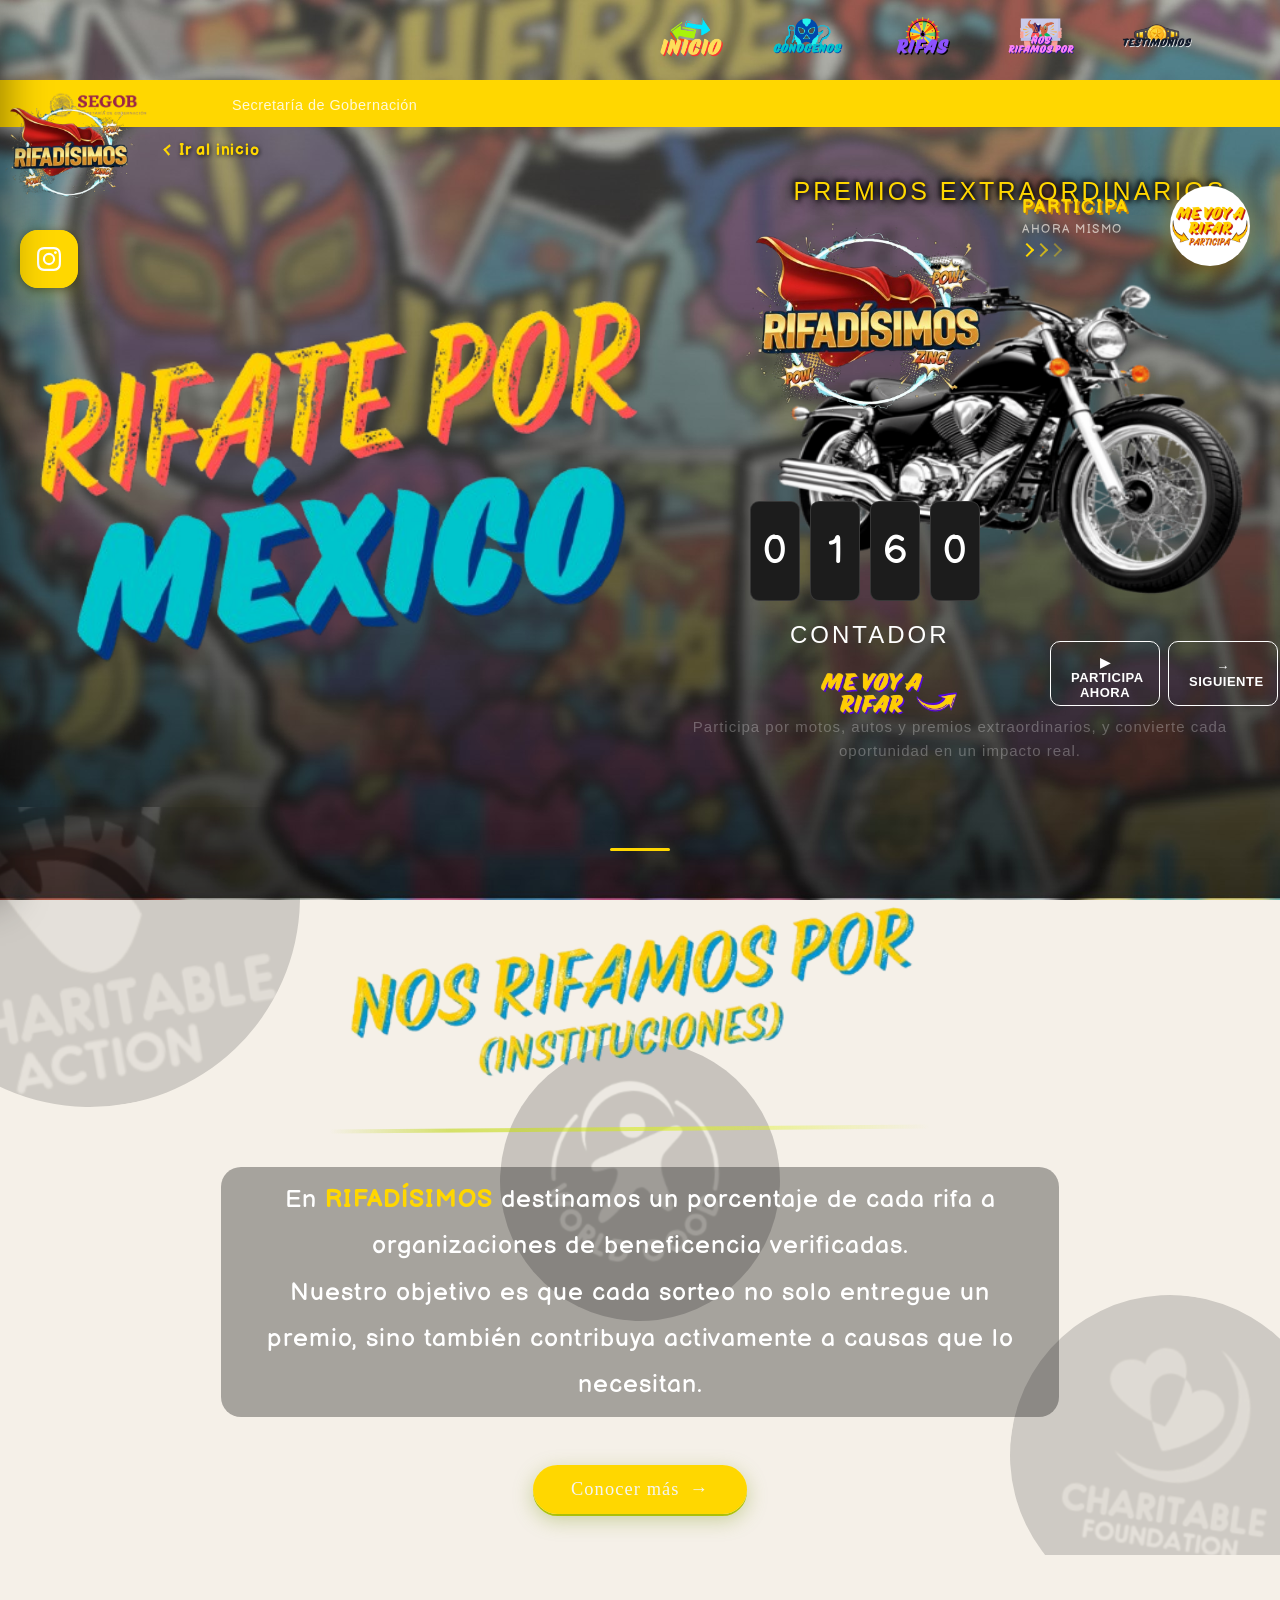
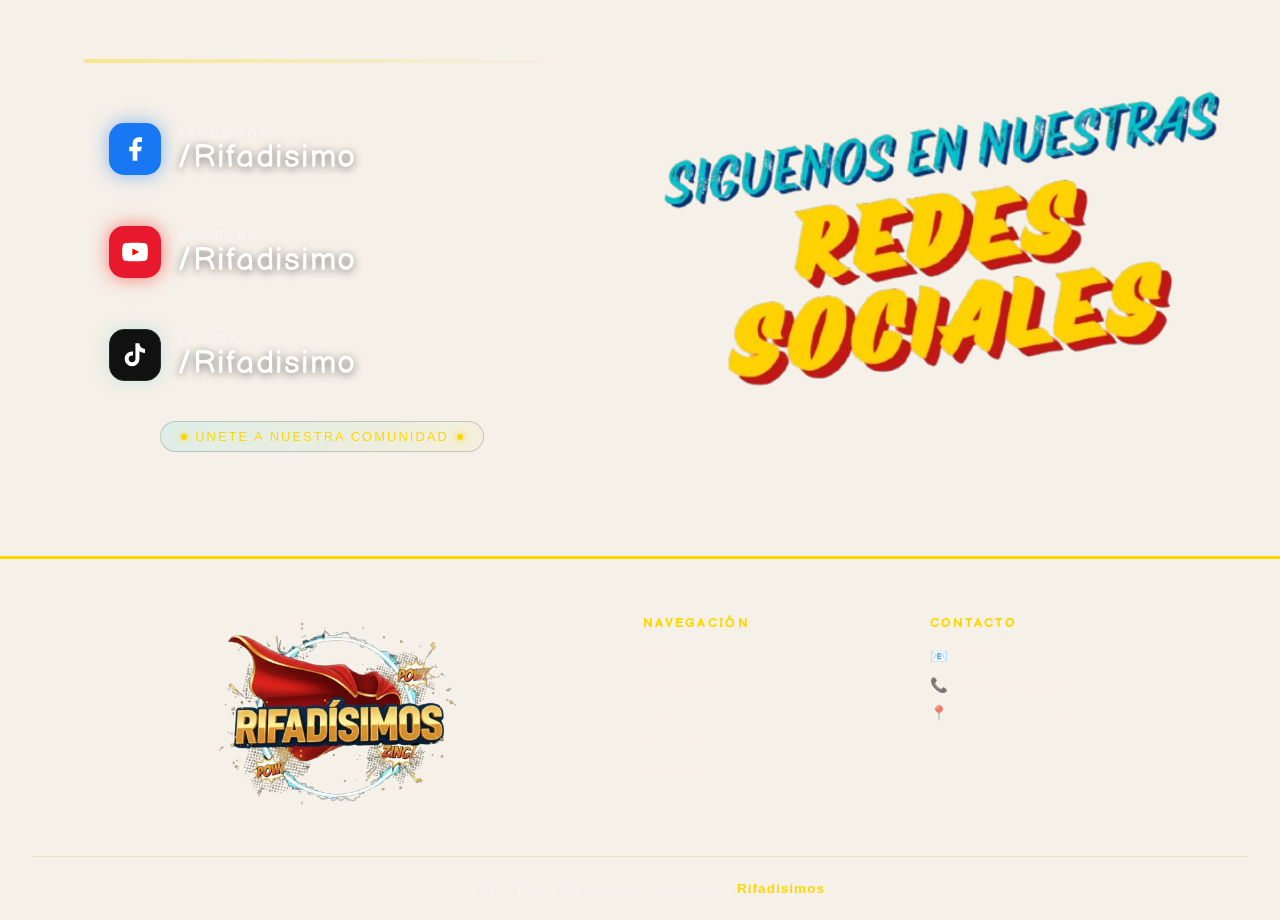
==== commit 89df57b1: "Seguimiento" ====
--- a/index.html
+++ b/index.html
@@ -91,7 +91,7 @@
           <ul>
             <li>
               <a href="index.html" onclick="closeDrawer()"
-                ><<img src="assets/image/inicio.png" alt="Inicio" />
+                ><img src="assets/image/inicio.png" alt="Inicio" />
               </a>
             </li>
             <li>
@@ -646,6 +646,6 @@
       const content = document.getElementById("infoContent");
       content.innerHTML += content.innerHTML;
     </script>
-    <script src="assets/scroll-efectos.js"></script>
+    <script src="assets/scrip.js"></script>
   </body>
 </html>
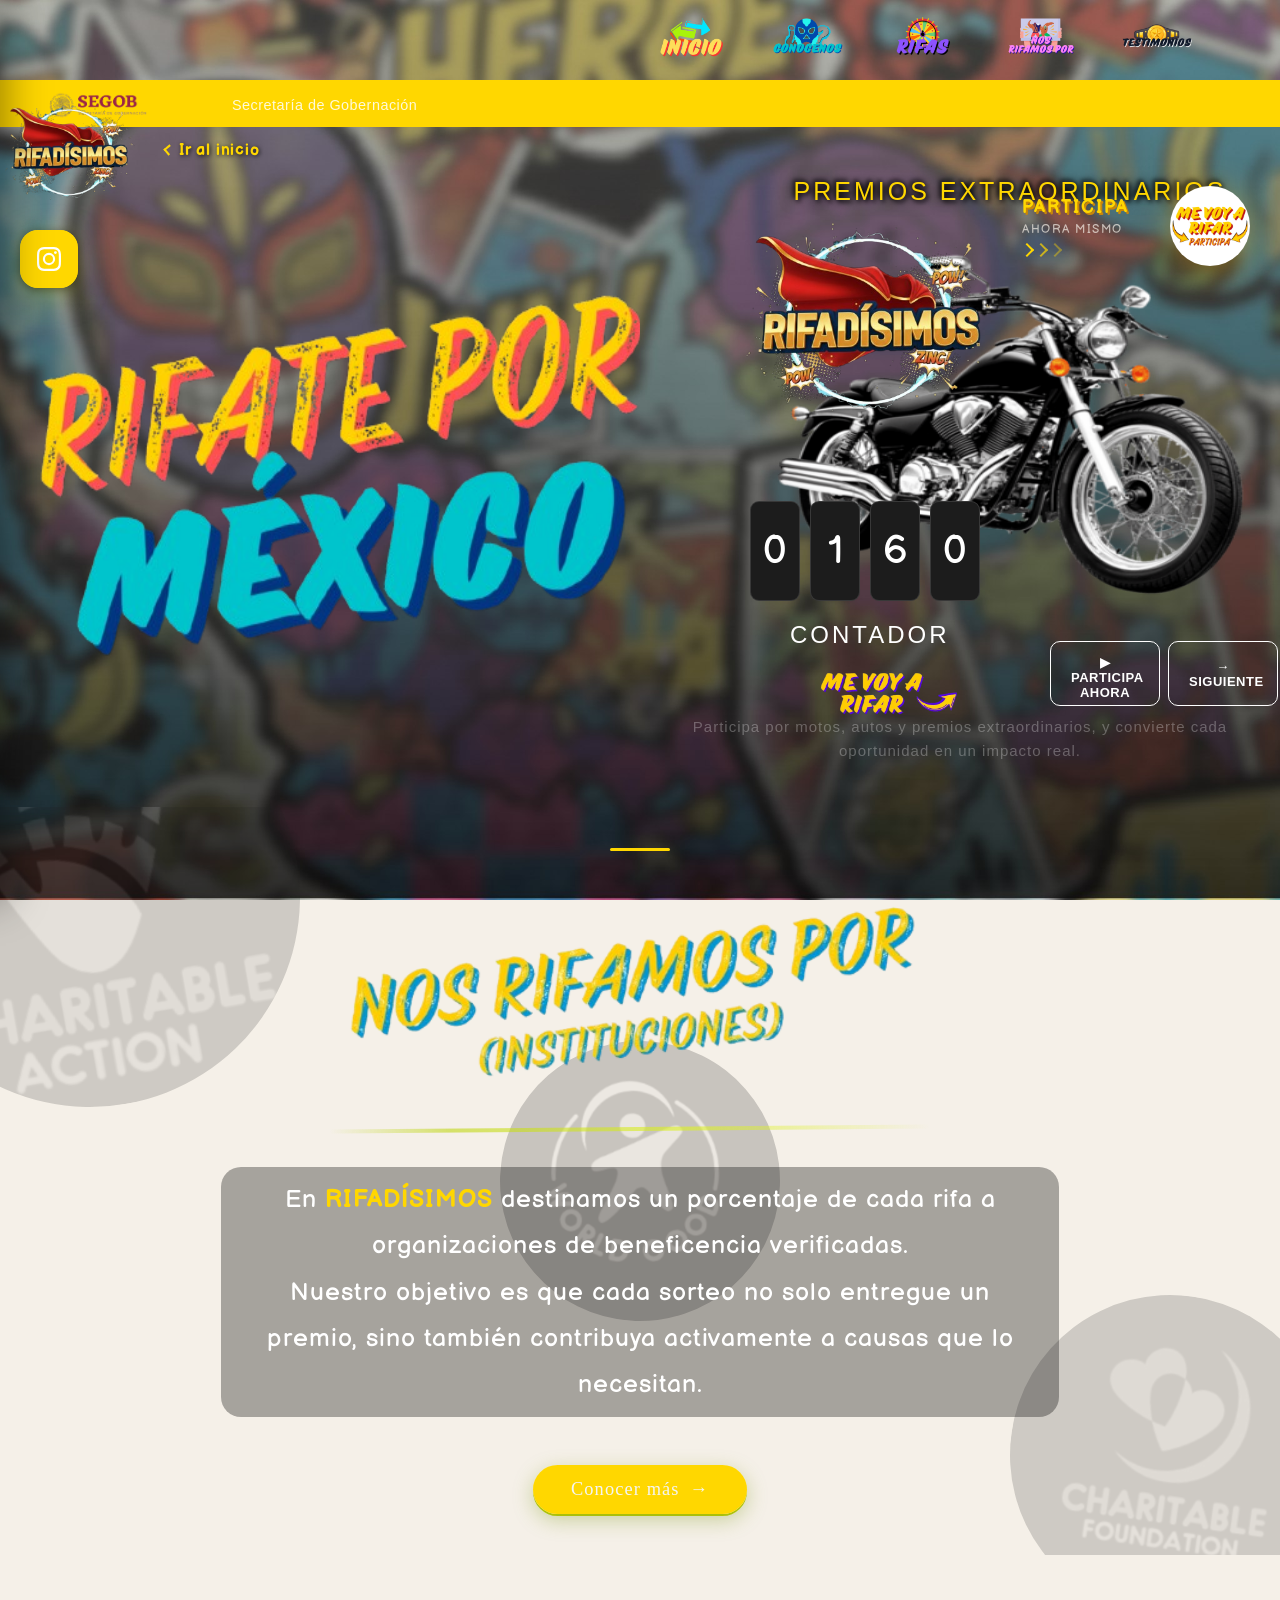
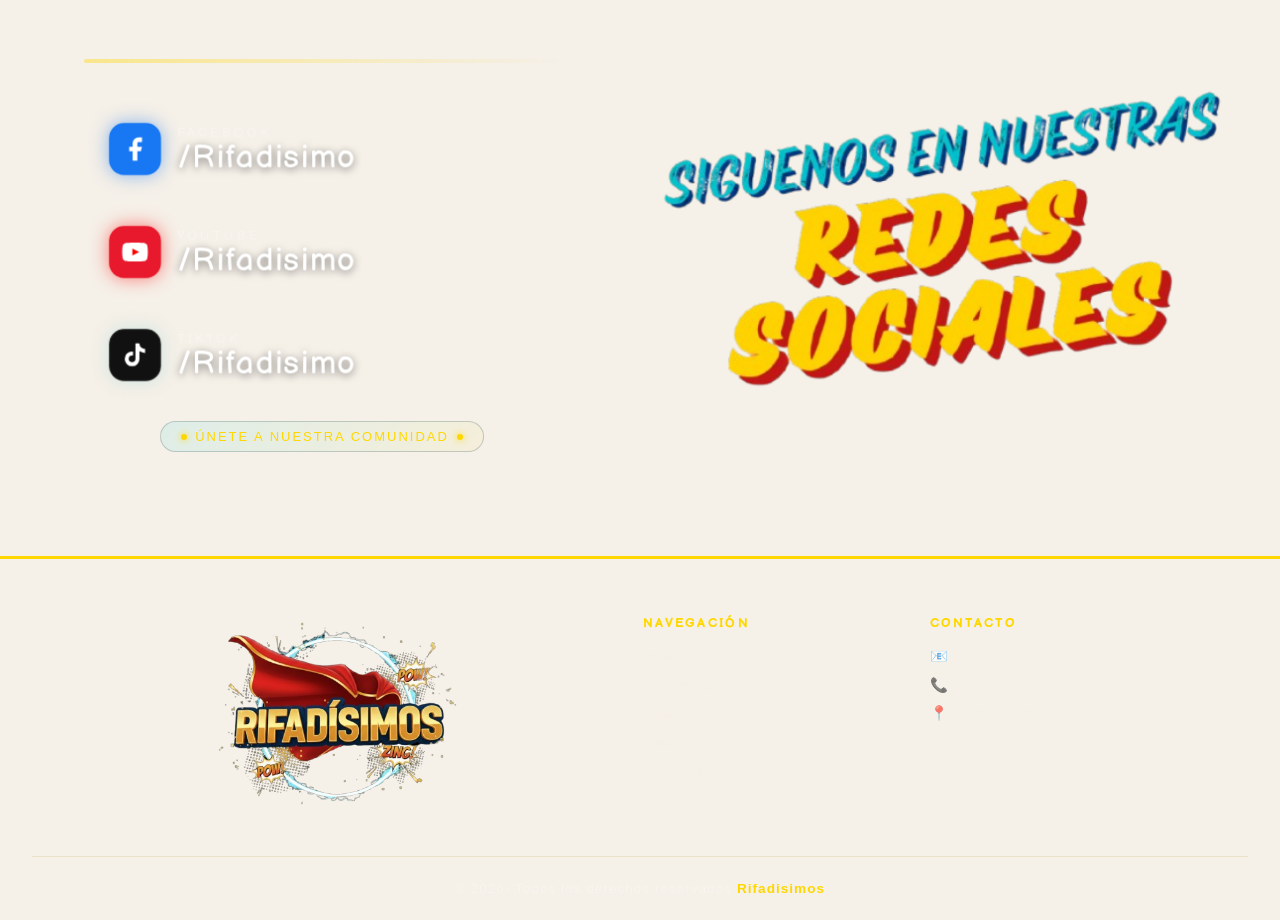
==== commit 730d09ba: "Seguimiento" ====
--- a/index.html
+++ b/index.html
@@ -493,55 +493,7 @@
     </div>
 
     <script>
-      const hamburger = document.getElementById("hamburger");
-      const drawer = document.getElementById("drawer");
-      const overlay = document.getElementById("drawerOverlay");
-      const drawerClose = document.getElementById("drawerClose");
-
-      function openDrawer() {
-        drawer.classList.add("open");
-        overlay.classList.add("open");
-        hamburger.classList.add("open");
-        hamburger.setAttribute("aria-expanded", true);
-        document.body.style.overflow = "hidden";
-      }
-
-      function closeDrawer() {
-        drawer.classList.remove("open");
-        overlay.classList.remove("open");
-        hamburger.classList.remove("open");
-        hamburger.setAttribute("aria-expanded", false);
-        document.body.style.overflow = "";
-      }
-
-      hamburger.addEventListener("click", () => {
-        drawer.classList.contains("open") ? closeDrawer() : openDrawer();
-      });
-
-      drawerClose.addEventListener("click", closeDrawer);
-      overlay.addEventListener("click", closeDrawer);
-
-      document.addEventListener("keydown", (e) => {
-        if (e.key === "Escape") closeDrawer();
-      });
-
-      const socialToggle = document.getElementById("socialToggle");
-      const socialLinks = document.getElementById("socialLinks");
-
-      if (socialToggle && socialLinks) {
-        socialToggle.addEventListener("click", () => {
-          socialLinks.classList.toggle("open");
-          socialToggle.classList.toggle("active");
-        });
-
-        document.addEventListener("click", (e) => {
-          if (!e.target.closest(".social-fab-group")) {
-            socialLinks.classList.remove("open");
-            socialToggle.classList.remove("active");
-          }
-        });
-      }
-
+      
       const database = [
         {
           id: 1,
@@ -643,8 +595,6 @@
       setInterval(() => {
         loadData(currentIndex);
       }, 10000);
-      const content = document.getElementById("infoContent");
-      content.innerHTML += content.innerHTML;
     </script>
     <script src="assets/scrip.js"></script>
   </body>
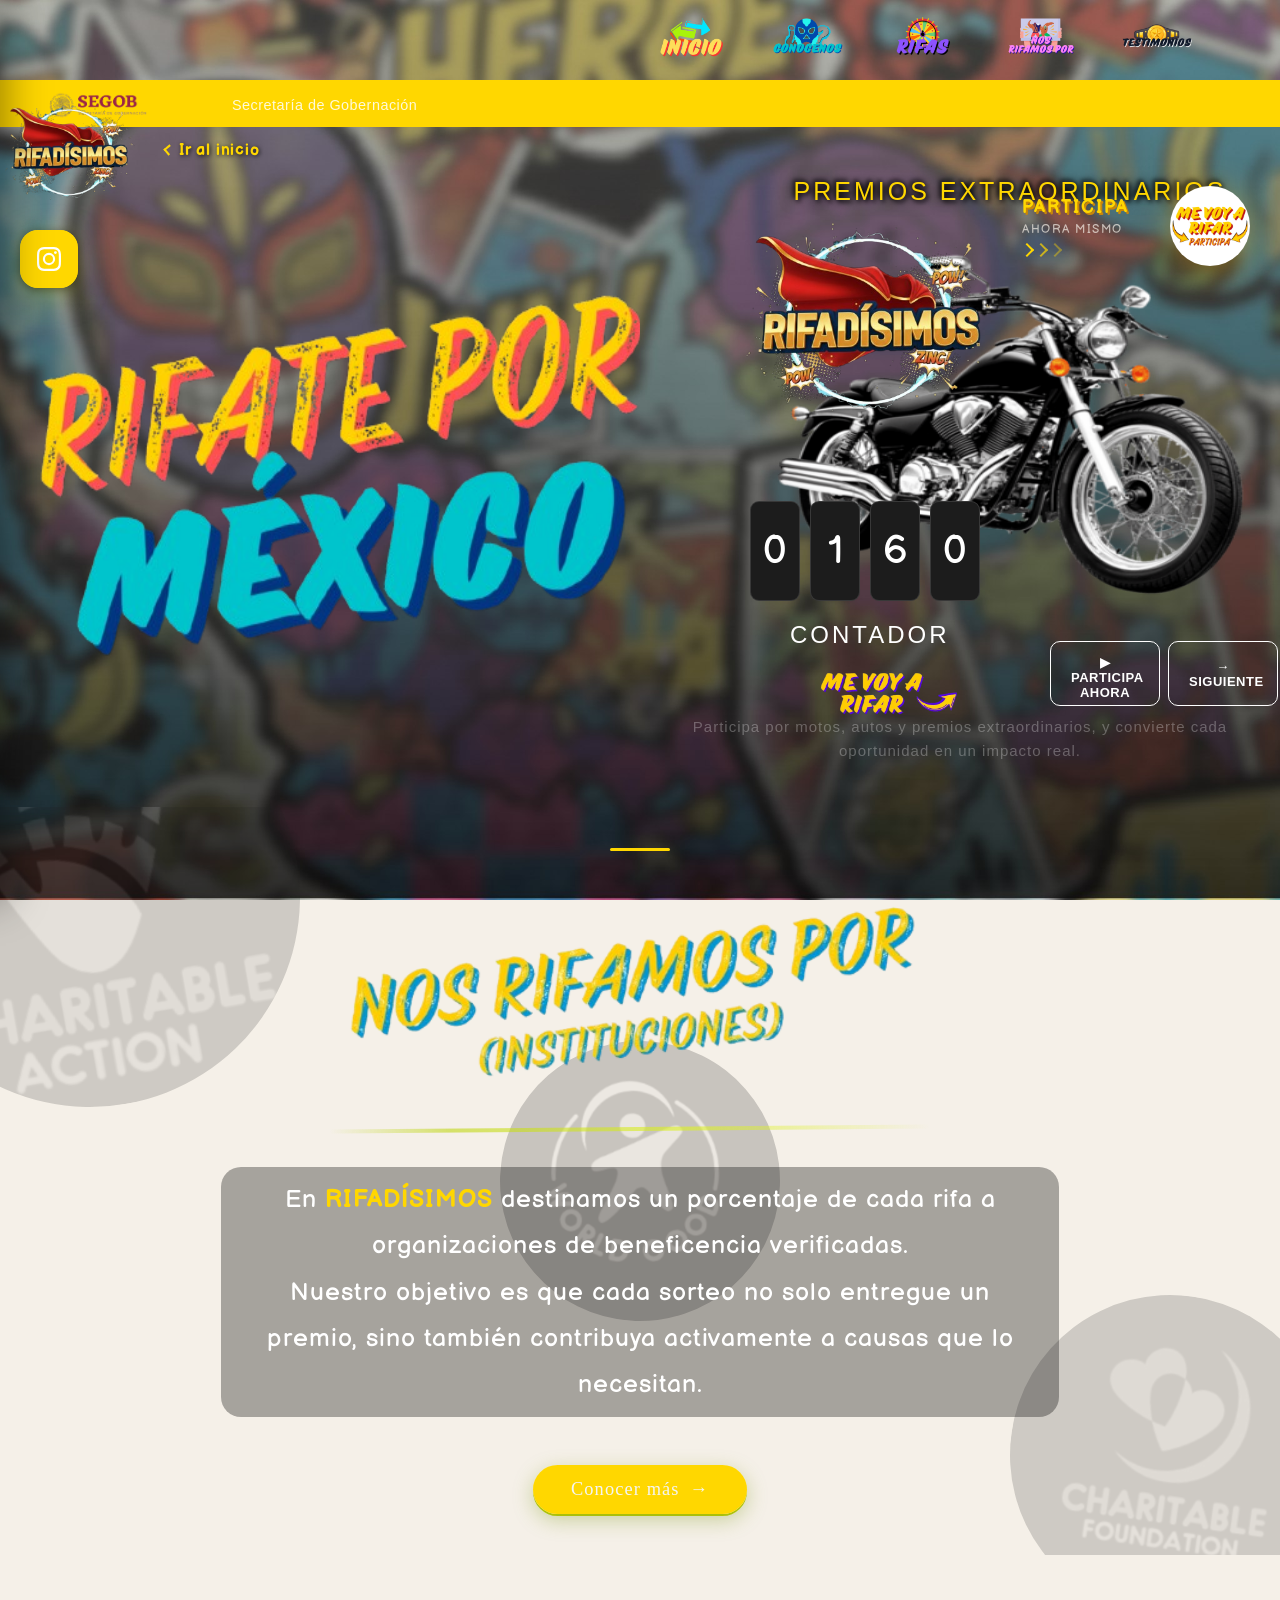
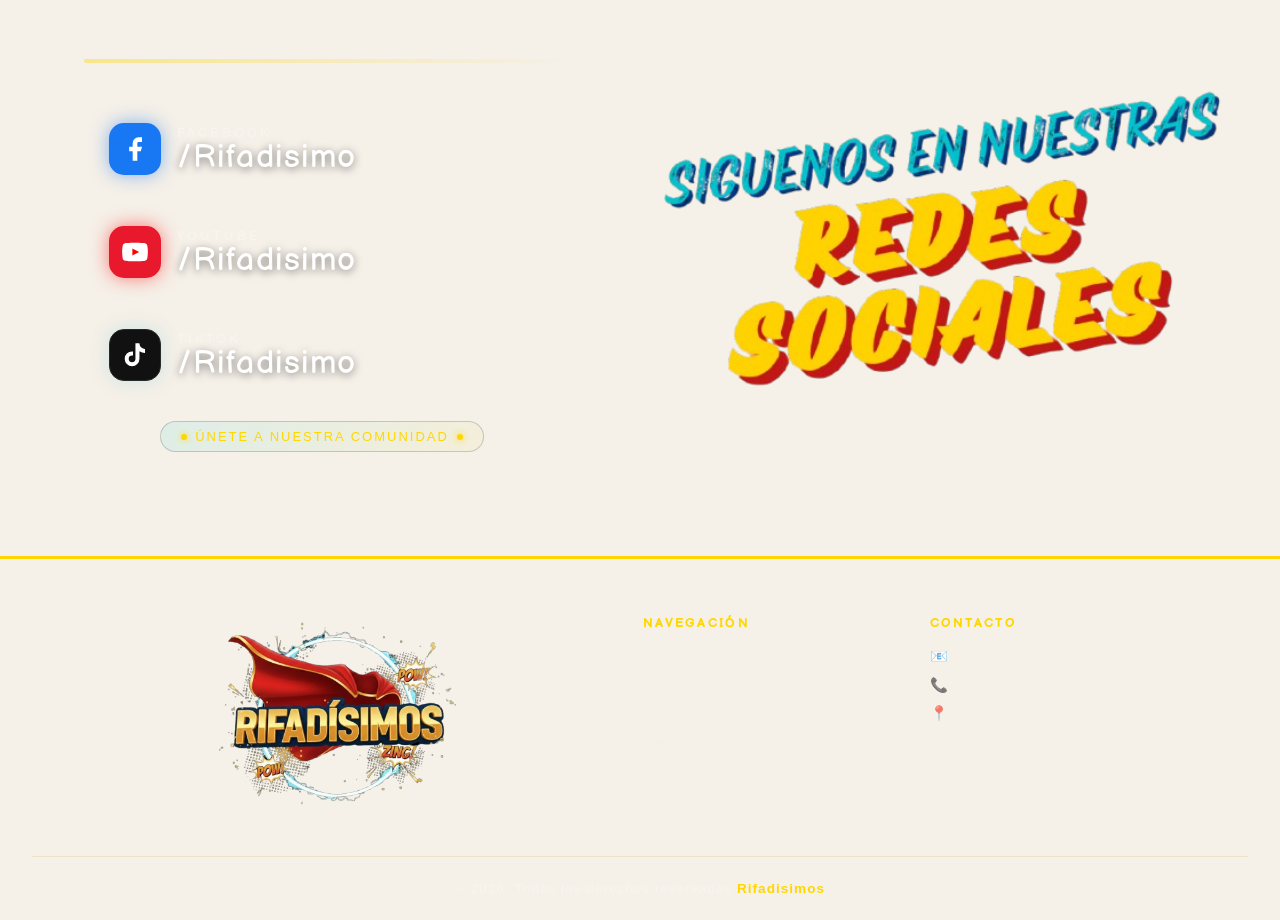
==== commit 5e4996bc: "Seguimiento" ====
--- a/index.html
+++ b/index.html
@@ -4,6 +4,10 @@
     <meta charset="UTF-8" />
     <meta name="viewport" content="width=device-width, initial-scale=1.0" />
     <title>Rifadisimos</title>
+     <meta
+      name="description"
+      content="Participa en rifas en línea en México con Rifadísimos. Gana premios increíbles y apoya causas sociales con cada boleto. ¡Regístrate y participa hoy!"
+    />
     <link rel="icon" type="image/png" href="assets/image/logo.png" />
     <link
       href="https://fonts.googleapis.com/css2?family=Balsamiq+Sans:ital,wght@0,400;0,700;1,400&display=swap"
@@ -13,6 +17,11 @@
   </head>
 
   <body>
+    <!-- Loading Screen -->
+    <div id="loader">
+      <div class="spinner"></div>
+      <p>Cargando Rifadísimos...</p>
+    </div>
     <main>
       <header>
         <div class="header-inner">
@@ -493,7 +502,6 @@
     </div>
 
     <script>
-      
       const database = [
         {
           id: 1,
@@ -595,6 +603,13 @@
       setInterval(() => {
         loadData(currentIndex);
       }, 10000);
+
+      window.addEventListener("load", () => {
+    const loader = document.getElementById("loader");
+    loader.classList.add("loaded");
+    setTimeout(() => loader.remove(), 500);
+  });
+
     </script>
     <script src="assets/scrip.js"></script>
   </body>
--- a/assets/styles.css
+++ b/assets/styles.css
@@ -26,6 +26,46 @@
   margin: 0;
 }
 
+#loader {
+    position: fixed;
+    top: 0;
+    left: 0;
+    width: 100%;
+    height: 100%;
+    background: #ffffff;
+    display: flex;
+    flex-direction: column;
+    justify-content: center;
+    align-items: center;
+    z-index: 9999;
+    transition: opacity 0.5s ease;
+  }
+
+  #loader p {
+    margin-top: 15px;
+    font-family: 'Balsamiq Sans', sans-serif;
+    font-size: 18px;
+    color: #333333;
+  }
+
+  .spinner {
+    border: 6px solid #f3f3f3;
+    border-top: 6px solid var(--gold);
+    border-radius: 50%;
+    width: 60px;
+    height: 60px;
+    animation: spin 1s linear infinite;
+  }
+
+  @keyframes spin {
+    0% { transform: rotate(0deg); }
+    100% { transform: rotate(360deg); }
+  }
+
+  .loaded {
+    opacity: 0;
+    pointer-events: none;
+  }
 main,
 .contenido-principal {
   flex: 1;
@@ -89,12 +129,10 @@
 header::after {
   content: "";
   inset: 0;
-  background: linear-gradient(
-    to bottom,
-    rgba(15, 14, 13, 0.2) 0%,
-    rgba(15, 14, 13, 0.1) 50%,
-    rgba(15, 14, 13, 0) 100%
-  );
+  background: linear-gradient(to bottom,
+      rgba(15, 14, 13, 0.2) 0%,
+      rgba(15, 14, 13, 0.1) 50%,
+      rgba(15, 14, 13, 0) 100%);
   z-index: 1;
 }
 
@@ -114,6 +152,7 @@
   display: flex;
   gap: 0.9rem;
 }
+
 nav.main-nav img {
   width: 70px;
   height: auto;
@@ -332,6 +371,7 @@
   display: block;
   margin: 0 auto;
 }
+
 .drawer nav a {
   display: flex;
   gap: 0.9rem;
@@ -379,20 +419,16 @@
   height: 100%;
   display: flex;
   align-items: center;
-  mask-image: linear-gradient(
-    90deg,
-    transparent 0%,
-    rgba(14, 14, 14, 0.856) 3%,
-    black 97%,
-    transparent 100%
-  );
-  -webkit-mask-image: linear-gradient(
-    90deg,
-    transparent 0%,
-    black 3%,
-    black 97%,
-    transparent 100%
-  );
+  mask-image: linear-gradient(90deg,
+      transparent 0%,
+      rgba(14, 14, 14, 0.856) 3%,
+      black 97%,
+      transparent 100%);
+  -webkit-mask-image: linear-gradient(90deg,
+      transparent 0%,
+      black 3%,
+      black 97%,
+      transparent 100%);
 }
 
 .info-bar-track img {
@@ -418,6 +454,7 @@
   0% {
     transform: translateX(0);
   }
+
   100% {
     transform: translateX(-50%);
   }
@@ -893,13 +930,11 @@
   content: "";
   display: block;
   height: 4px;
-  background: linear-gradient(
-    90deg,
-    transparent 0%,
-    #bfd615 20%,
-    #ddf220 60%,
-    transparent 100%
-  );
+  background: linear-gradient(90deg,
+      transparent 0%,
+      #bfd615 20%,
+      #ddf220 60%,
+      transparent 100%);
   border-radius: 2px;
   margin-top: 10px;
   opacity: 0.6;
@@ -1013,7 +1048,7 @@
   list-style: none;
 }
 
-.footer-links li + li {
+.footer-links li+li {
   margin-top: 0.6rem;
 }
 
@@ -1113,18 +1148,22 @@
     opacity: 0;
     transform: translateX(8px);
   }
+
   20% {
     opacity: 1;
     transform: translateX(0);
   }
+
   70% {
     opacity: 1;
     transform: translateX(0);
   }
+
   95% {
     opacity: 0;
     transform: translateX(8px);
   }
+
   100% {
     opacity: 0;
   }
@@ -1180,10 +1219,12 @@
   transform: rotate(45deg);
   animation: arr-pulse 0.8s ease-in-out infinite alternate;
 }
+
 .arr:nth-child(2) {
   animation-delay: 0.15s;
   opacity: 0.7;
 }
+
 .arr:nth-child(3) {
   animation-delay: 0.3s;
   opacity: 0.4;
@@ -1193,6 +1234,7 @@
   from {
     opacity: 0.3;
   }
+
   to {
     opacity: 1;
   }
@@ -1228,27 +1270,35 @@
   0% {
     transform: scale(1) rotate(0deg);
   }
+
   5% {
     transform: scale(1.07) rotate(-2deg);
   }
+
   10% {
     transform: scale(1.07) rotate(2deg);
   }
+
   15% {
     transform: scale(1.07) rotate(-2deg);
   }
+
   20% {
     transform: scale(1.07) rotate(2deg);
   }
+
   25% {
     transform: scale(1) rotate(0deg);
   }
+
   60% {
     transform: scale(1.12) rotate(0deg);
   }
+
   65% {
     transform: scale(1) rotate(0deg);
   }
+
   100% {
     transform: scale(1) rotate(0deg);
   }
@@ -1268,9 +1318,11 @@
   opacity: 0;
   animation: ring-out 3.5s ease-out infinite;
 }
+
 .ring:nth-child(2) {
   animation-delay: 0.3s;
 }
+
 .ring:nth-child(3) {
   animation-delay: 0.6s;
 }
@@ -1280,13 +1332,16 @@
     opacity: 0;
     transform: scale(0.9);
   }
+
   5% {
     opacity: 0.6;
   }
+
   40% {
     opacity: 0;
     transform: scale(1.3);
   }
+
   100% {
     opacity: 0;
   }
@@ -1413,12 +1468,15 @@
 .social-links.open .sfab:nth-child(1) {
   transition-delay: 0.05s;
 }
+
 .social-links.open .sfab:nth-child(2) {
   transition-delay: 0.1s;
 }
+
 .social-links.open .sfab:nth-child(3) {
   transition-delay: 0.15s;
 }
+
 .social-links.open .sfab:nth-child(4) {
   transition-delay: 0.2s;
 }
@@ -1431,19 +1489,20 @@
 .sfab-fb {
   background: #1877f2;
 }
+
 .sfab-ig {
-  background: linear-gradient(
-    45deg,
-    #f09433,
-    #e6683c,
-    #dc2743,
-    #cc2366,
-    #bc1888
-  );
-}
+  background: linear-gradient(45deg,
+      #f09433,
+      #e6683c,
+      #dc2743,
+      #cc2366,
+      #bc1888);
+}
+
 .sfab-tt {
   background: #010101;
 }
+
 .sfab-tw {
   background: #000;
 }
@@ -1511,6 +1570,7 @@
     transform: scale(1);
     opacity: 0.6;
   }
+
   100% {
     transform: scale(1.7);
     opacity: 0;
@@ -1552,6 +1612,7 @@
   opacity: 0;
   transform: scale(0.5) rotate(-30deg);
 }
+
 .fab-icon-wrap svg.visible {
   opacity: 1;
   transform: scale(1) rotate(0deg);
@@ -1601,6 +1662,7 @@
   height: 22px;
   transition: transform 0.2s;
 }
+
 .fab-link:hover svg {
   transform: scale(1.15);
 }
@@ -1637,22 +1699,27 @@
   background: rgba(228, 64, 95, 0.18);
   box-shadow: 0 4px 20px rgba(228, 64, 95, 0.3);
 }
+
 .fab-link[data-net="twitter"]:hover {
   background: rgba(29, 155, 240, 0.18);
   box-shadow: 0 4px 20px rgba(29, 155, 240, 0.3);
 }
+
 .fab-link[data-net="facebook"]:hover {
   background: rgba(24, 119, 242, 0.18);
   box-shadow: 0 4px 20px rgba(24, 119, 242, 0.3);
 }
+
 .fab-link[data-net="youtube"]:hover {
   background: rgba(255, 0, 0, 0.18);
   box-shadow: 0 4px 20px rgba(255, 0, 0, 0.3);
 }
+
 .fab-link[data-net="tiktok"]:hover {
   background: rgba(105, 201, 208, 0.15);
   box-shadow: 0 4px 20px rgba(105, 201, 208, 0.3);
 }
+
 .fab-link[data-net="whatsapp"]:hover {
   background: rgba(37, 211, 102, 0.18);
   box-shadow: 0 4px 20px rgba(37, 211, 102, 0.3);
@@ -1661,6 +1728,7 @@
 .fab-container.open .fab-links {
   pointer-events: auto;
 }
+
 .fab-container.open .fab-link {
   opacity: 1;
   transform: translateY(0) scale(1);
@@ -1669,18 +1737,23 @@
 .fab-container.open .fab-link:nth-child(1) {
   transition-delay: 0s;
 }
+
 .fab-container.open .fab-link:nth-child(2) {
   transition-delay: 0.05s;
 }
+
 .fab-container.open .fab-link:nth-child(3) {
   transition-delay: 0.1s;
 }
+
 .fab-container.open .fab-link:nth-child(4) {
   transition-delay: 0.15s;
 }
+
 .fab-container.open .fab-link:nth-child(5) {
   transition-delay: 0.2s;
 }
+
 .fab-container.open .fab-link:nth-child(6) {
   transition-delay: 0.25s;
 }
@@ -1709,6 +1782,7 @@
     opacity: 0;
     transform: scale(0.9) translateY(28px);
   }
+
   to {
     opacity: 1;
     transform: scale(1) translateY(0);
@@ -1743,6 +1817,7 @@
     opacity: 0;
     transform: translateX(20px);
   }
+
   to {
     opacity: 1;
     transform: translateX(0);
@@ -1808,14 +1883,17 @@
   animation-delay: 0.5s;
   --glow: var(--blue);
 }
+
 .social-row:nth-child(2) {
   animation-delay: 0.6s;
   --glow: var(--red);
 }
+
 .social-row:nth-child(3) {
   animation-delay: 0.7s;
   --glow: var(--dark);
 }
+
 .social-row:nth-child(4) {
   animation-delay: 0.8s;
   --glow: var(--dark);
@@ -1826,6 +1904,7 @@
     opacity: 0;
     transform: translateX(10px);
   }
+
   to {
     opacity: 1;
     transform: translateX(0);
@@ -1858,14 +1937,17 @@
   background: var(--blue);
   box-shadow: 0 0 18px rgba(24, 119, 242, 0.5);
 }
+
 .lb-yt {
   background: var(--red);
   box-shadow: 0 0 18px rgba(255, 0, 0, 0.5);
 }
+
 .lb-wa {
   background: var(--green);
   box-shadow: 0 0 18px rgba(37, 211, 102, 0.5);
 }
+
 .lb-tt {
   background: #111;
   border: 1.5px solid #2a2a2a;
@@ -1875,12 +1957,15 @@
 .social-row:hover .lb-fb {
   box-shadow: 0 0 28px rgba(24, 119, 242, 0.75);
 }
+
 .social-row:hover .lb-yt {
   box-shadow: 0 0 28px rgba(255, 0, 0, 0.75);
 }
+
 .social-row:hover .lb-wa {
   box-shadow: 0 0 28px rgba(37, 211, 102, 0.75);
 }
+
 .social-row:hover .lb-tt {
   box-shadow: 0 0 28px rgba(0, 0, 0, 0.5);
 }
@@ -1928,11 +2013,9 @@
   display: inline-flex;
   align-items: center;
   gap: 8px;
-  background: linear-gradient(
-    135deg,
-    rgba(0, 212, 232, 0.09),
-    rgba(255, 215, 0, 0.06)
-  );
+  background: linear-gradient(135deg,
+      rgba(0, 212, 232, 0.09),
+      rgba(255, 215, 0, 0.06));
   border: 1.5px solid rgba(46, 85, 88, 0.25);
   border-radius: 999px;
   padding: 7px 20px;
@@ -1953,11 +2036,13 @@
 }
 
 @keyframes pulse {
+
   0%,
   100% {
     transform: scale(1);
     opacity: 1;
   }
+
   50% {
     transform: scale(1.8);
     opacity: 0.4;
@@ -1988,6 +2073,7 @@
 .menu-btn:hover {
   transform: scale(1.08);
 }
+
 .menu-btn:active {
   transform: scale(0.96);
 }
@@ -2027,27 +2113,35 @@
   0% {
     transform: scale(1) rotate(0deg);
   }
+
   5% {
     transform: scale(1.07) rotate(-2deg);
   }
+
   10% {
     transform: scale(1.07) rotate(2deg);
   }
+
   15% {
     transform: scale(1.07) rotate(-2deg);
   }
+
   20% {
     transform: scale(1.07) rotate(2deg);
   }
+
   25% {
     transform: scale(1) rotate(0deg);
   }
+
   60% {
     transform: scale(1.12) rotate(0deg);
   }
+
   65% {
     transform: scale(1) rotate(0deg);
   }
+
   100% {
     transform: scale(1) rotate(0deg);
   }
@@ -2067,9 +2161,11 @@
   opacity: 0;
   animation: ring-out 3.5s ease-out infinite;
 }
+
 .ring:nth-child(2) {
   animation-delay: 0.3s;
 }
+
 .ring:nth-child(3) {
   animation-delay: 0.6s;
 }
@@ -2079,13 +2175,16 @@
     opacity: 0;
     transform: scale(0.9);
   }
+
   5% {
     opacity: 0.6;
   }
+
   40% {
     opacity: 0;
     transform: scale(1.3);
   }
+
   100% {
     opacity: 0;
   }
@@ -2130,10 +2229,12 @@
   transform: rotate(45deg);
   animation: arr-pulse 0.8s ease-in-out infinite alternate;
 }
+
 .arr:nth-child(2) {
   animation-delay: 0.15s;
   opacity: 0.7;
 }
+
 .arr:nth-child(3) {
   animation-delay: 0.3s;
   opacity: 0.4;
@@ -2143,6 +2244,7 @@
   from {
     opacity: 0.3;
   }
+
   to {
     opacity: 1;
   }
@@ -2165,6 +2267,7 @@
 }
 
 @media (max-width: 1254px) {
+
   /* ── Banner ── */
   .banner {
     grid-template-columns: 1fr 1fr;
@@ -2234,10 +2337,12 @@
 }
 
 @media (max-width: 820px) {
+
   /* ── Header ── */
   nav.main-nav {
     display: none;
   }
+
   .hamburger {
     display: flex;
   }
@@ -2250,6 +2355,7 @@
   .logo {
     order: 2;
   }
+
   .hamburger {
     order: 1;
   }
@@ -2343,18 +2449,21 @@
   .wm-bg img {
     opacity: 0.08;
   }
+
   .wm-bg img.w1 {
     width: 270px;
     height: 270px;
     top: -80px;
     left: -80px;
   }
+
   .wm-bg img.w2 {
     width: 240px;
     height: 240px;
     bottom: -60px;
     right: -60px;
   }
+
   .wm-bg img.w3 {
     width: 220px;
     height: 220px;
@@ -2423,6 +2532,7 @@
   .about-block.reverse .about-text {
     order: 1;
   }
+
   .about-block.reverse .about-img {
     order: 2;
   }
@@ -2447,6 +2557,7 @@
 }
 
 @media (max-width: 550px) {
+
   /* ── Header ── */
   .logo-icon img {
     display: none;
@@ -2589,6 +2700,7 @@
   .handle-text {
     font-size: clamp(16px, 4.5vw, 22px);
   }
+
   .platform-label {
     font-size: 11px;
     letter-spacing: 2px;
@@ -2625,6 +2737,21 @@
     z-index: 900;
   }
 
+  .logo-flo {
+    top: 120px;
+    left: -30px;
+  }
+
+  .logo-flo img {
+    width: 150px;
+    height: auto;
+  }
+
+  .btn-rifar img {
+    width: 100px;
+    height: auto;
+  }
+
   .texto-lateral {
     display: none;
   }
@@ -2675,4 +2802,4 @@
     gap: 0;
     z-index: 900;
   }
-}
+}
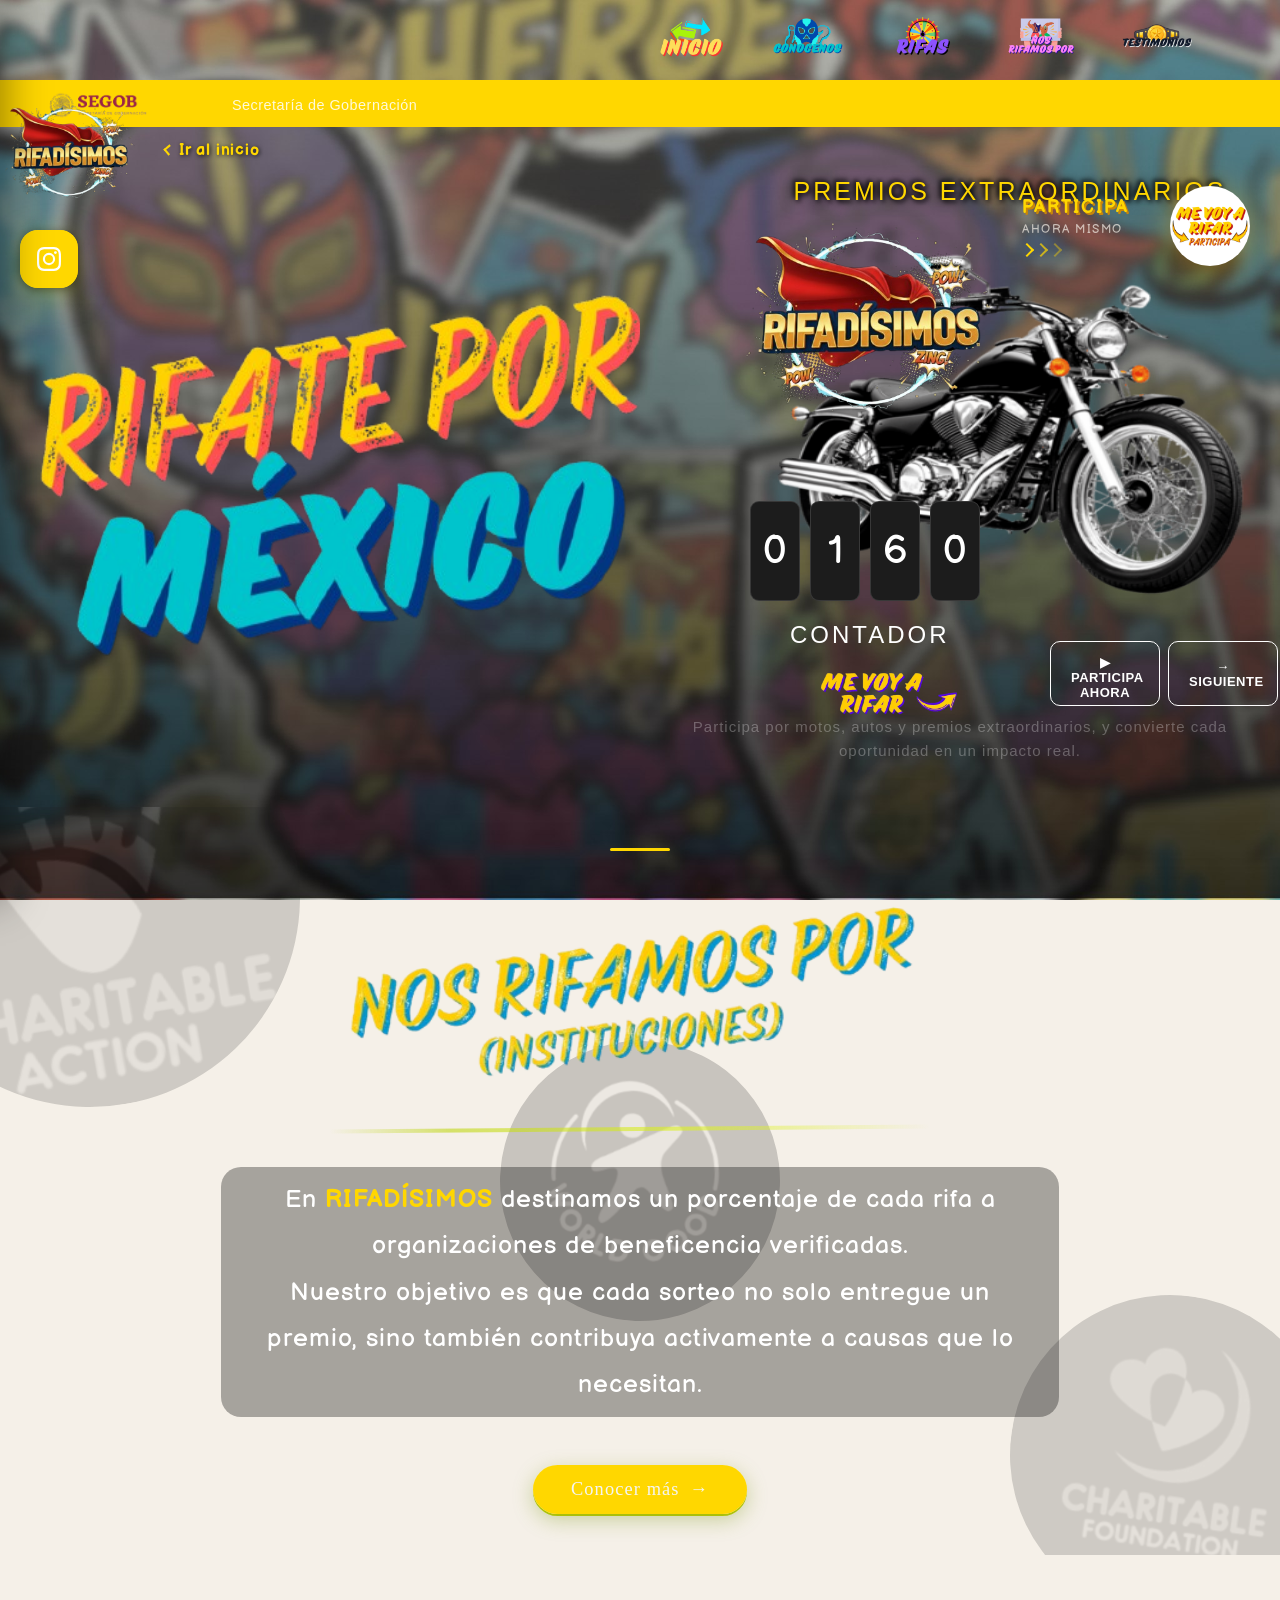
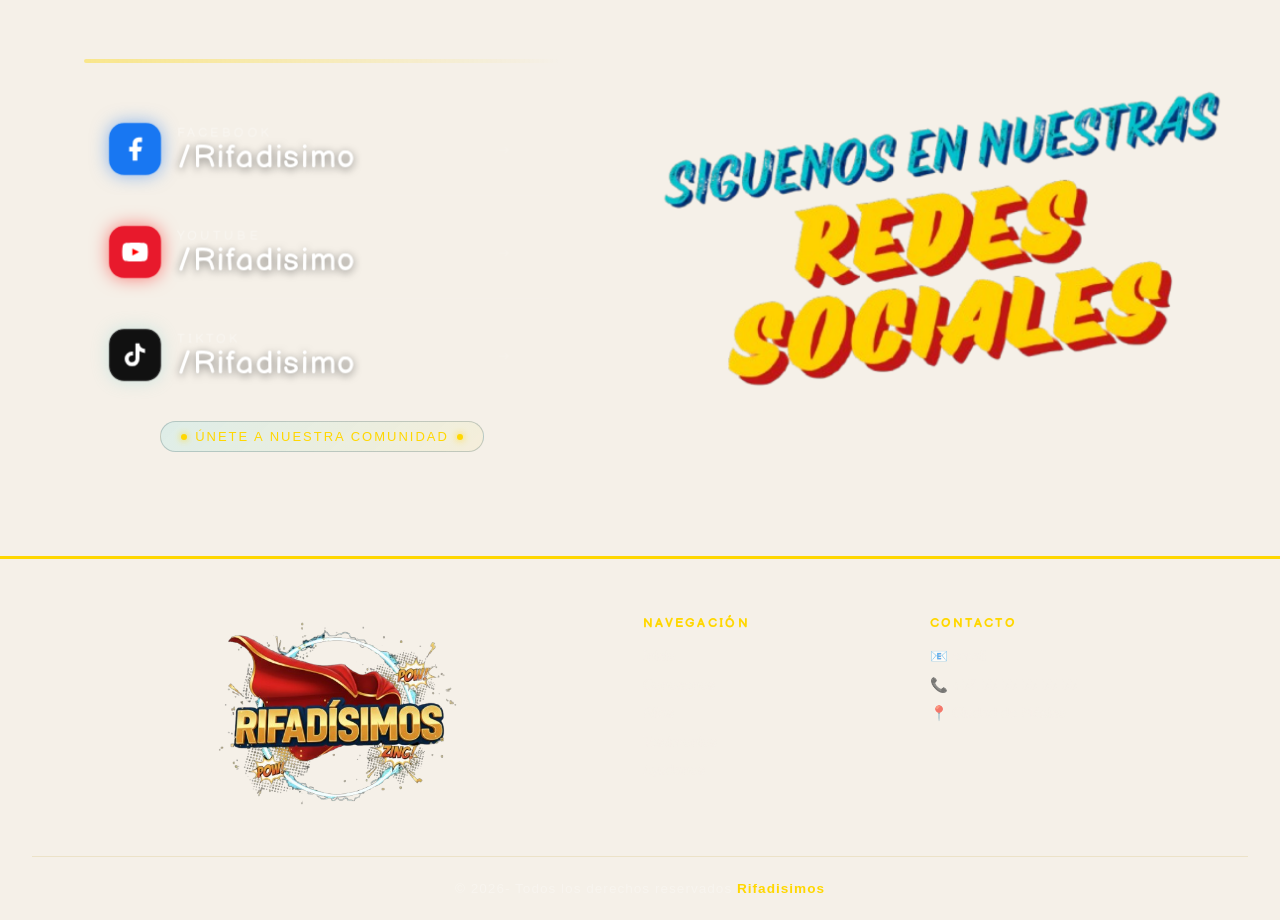
==== commit 883e6d54: "Seguimiento" ====
--- a/index.html
+++ b/index.html
@@ -4,7 +4,7 @@
     <meta charset="UTF-8" />
     <meta name="viewport" content="width=device-width, initial-scale=1.0" />
     <title>Rifadisimos</title>
-     <meta
+    <meta
       name="description"
       content="Participa en rifas en línea en México con Rifadísimos. Gana premios increíbles y apoya causas sociales con cada boleto. ¡Regístrate y participa hoy!"
     />
@@ -18,7 +18,7 @@
 
   <body>
     <!-- Loading Screen -->
-    <div id="loader">
+    <div class="loader" id="loader">
       <div class="spinner"></div>
       <p>Cargando Rifadísimos...</p>
     </div>
@@ -605,11 +605,10 @@
       }, 10000);
 
       window.addEventListener("load", () => {
-    const loader = document.getElementById("loader");
-    loader.classList.add("loaded");
-    setTimeout(() => loader.remove(), 500);
-  });
-
+        const loader = document.getElementById("loader");
+        loader.classList.add("loaded");
+        setTimeout(() => loader.remove(), 500);
+      });
     </script>
     <script src="assets/scrip.js"></script>
   </body>
--- a/assets/styles.css
+++ b/assets/styles.css
@@ -26,7 +26,7 @@
   margin: 0;
 }
 
-#loader {
+.loader {
     position: fixed;
     top: 0;
     left: 0;
@@ -38,10 +38,10 @@
     justify-content: center;
     align-items: center;
     z-index: 9999;
-    transition: opacity 0.5s ease;
-  }
-
-  #loader p {
+    transition: opacity 0.6s ease;
+  }
+
+  .loader p {
     margin-top: 15px;
     font-family: 'Balsamiq Sans', sans-serif;
     font-size: 18px;
@@ -2738,8 +2738,8 @@
   }
 
   .logo-flo {
-    top: 120px;
-    left: -30px;
+    top: 100px;
+    left: -10px;
   }
 
   .logo-flo img {
@@ -2748,7 +2748,7 @@
   }
 
   .btn-rifar img {
-    width: 100px;
+    width: 90px;
     height: auto;
   }
 
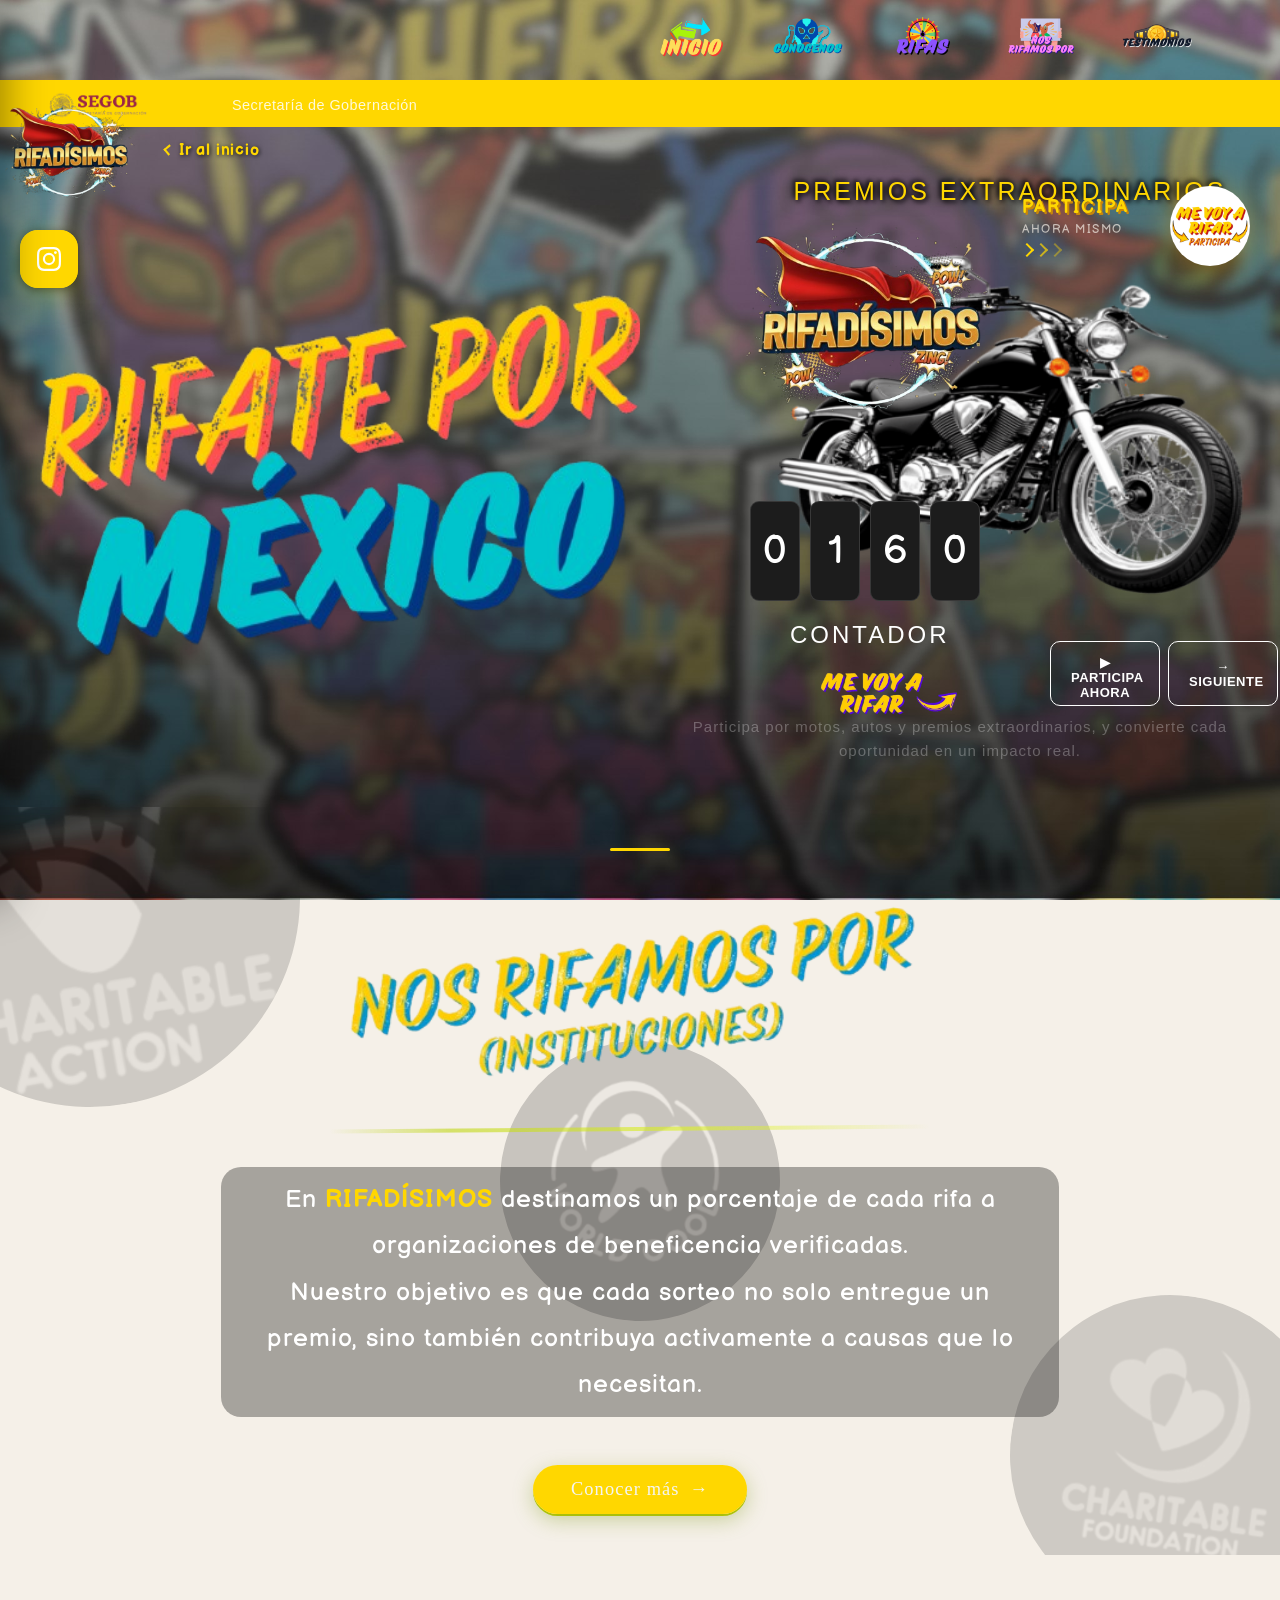
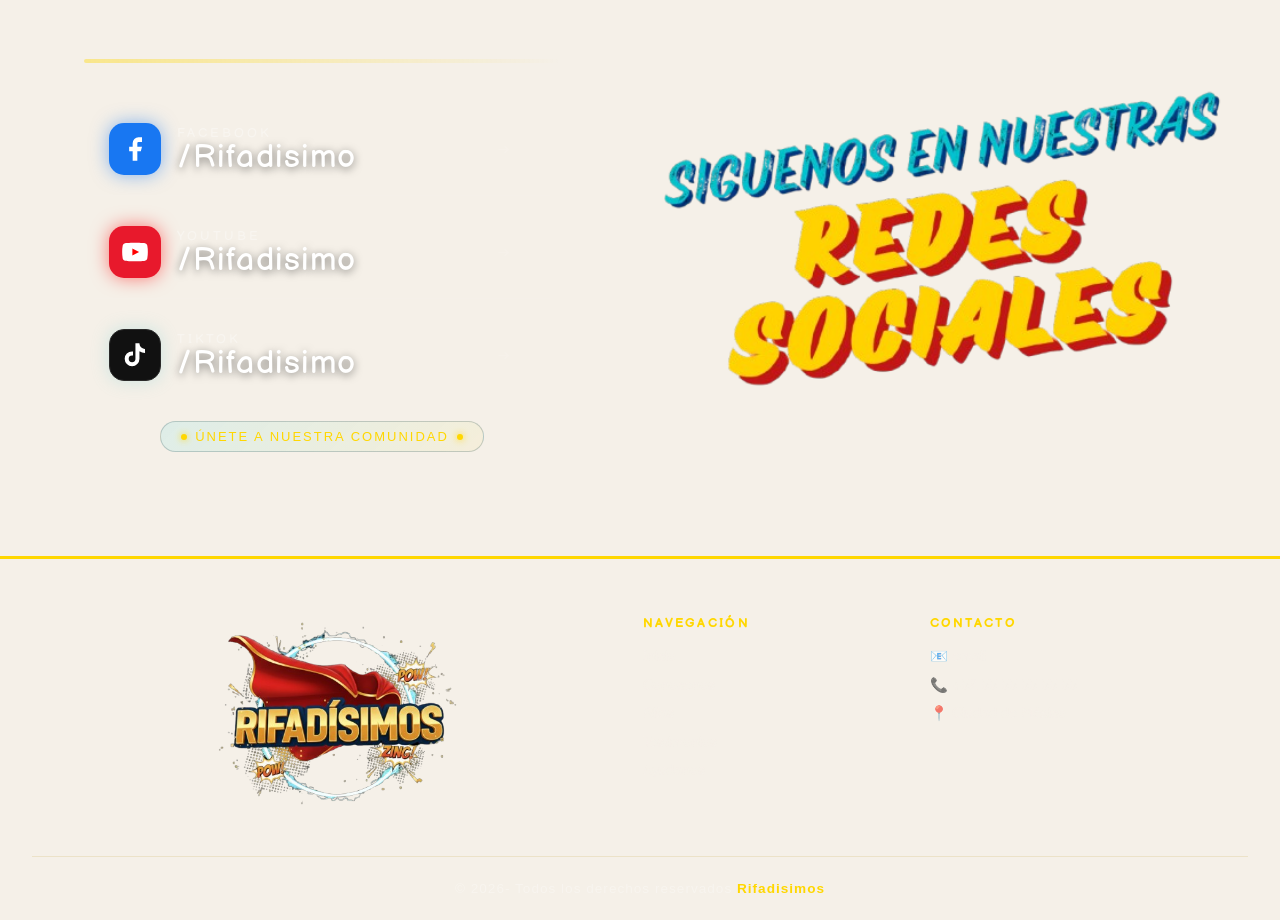
==== commit 982ae68a: "Seguimiento" ====
--- a/index.html
+++ b/index.html
@@ -13,7 +13,8 @@
       href="https://fonts.googleapis.com/css2?family=Balsamiq+Sans:ital,wght@0,400;0,700;1,400&display=swap"
       rel="stylesheet"
     />
-    <link rel="stylesheet" href="assets/styles.css" />
+    <link rel="stylesheet" href="assets/css/styles.css" />
+    <link rel="stylesheet" href="assets/css/reponsive.css" />
   </head>
 
   <body>
@@ -610,6 +611,6 @@
         setTimeout(() => loader.remove(), 500);
       });
     </script>
-    <script src="assets/scrip.js"></script>
+    <script src="assets/js/script.js"></script>
   </body>
 </html>
--- a/assets/css/styles.css
+++ b/assets/css/styles.css
@@ -0,0 +1,2257 @@
+*,
+*::before,
+*::after {
+  box-sizing: border-box;
+  margin: 0;
+  padding: 0;
+  -webkit-tap-highlight-color: transparent;
+}
+
+:root {
+  --gold: #ffd700;
+  --dark: #1a1a2e;
+  --accent: #e94560;
+  --white: #f5f0e8;
+  --text: #2d2d2d;
+  --red: #e8192c;
+  --cyan: #00d4e8;
+  --green: #25d366;
+  --blue: #1877f2;
+  --img: url("../image/fondo.jpg");
+}
+
+html {
+  scrollbar-width: none;
+  height: 100%;
+  margin: 0;
+}
+
+.loader {
+  position: fixed;
+  top: 0;
+  left: 0;
+  width: 100%;
+  height: 100%;
+  background: #ffffff;
+  display: flex;
+  flex-direction: column;
+  justify-content: center;
+  align-items: center;
+  z-index: 9999;
+  transition: opacity 0.6s ease;
+}
+
+.loader p {
+  margin-top: 15px;
+  font-family: 'Balsamiq Sans', sans-serif;
+  font-size: 18px;
+  color: #333333;
+}
+
+.spinner {
+  border: 6px solid #f3f3f3;
+  border-top: 6px solid var(--gold);
+  border-radius: 50%;
+  width: 60px;
+  height: 60px;
+  animation: spin 1s linear infinite;
+}
+
+@keyframes spin {
+  0% {
+    transform: rotate(0deg);
+  }
+
+  100% {
+    transform: rotate(360deg);
+  }
+}
+
+.loaded {
+  opacity: 0;
+  pointer-events: none;
+}
+
+main,
+.contenido-principal {
+  flex: 1;
+}
+
+body {
+  min-height: 100vh;
+  font-family: "Balsamiq Sans", cursive;
+  background: var(--white);
+  color: var(--text);
+  overflow-x: hidden;
+  height: 100%;
+  margin: 0;
+  background-image: var(--img);
+  background-repeat: no-repeat;
+  background-size: cover;
+  background-position: center;
+  flex-direction: column;
+  background-attachment: fixed;
+  display: flex;
+}
+
+::-webkit-scrollbar {
+  width: 6px;
+}
+
+::-webkit-scrollbar-track {
+  background: var(--dark);
+}
+
+::-webkit-scrollbar-thumb {
+  background: var(--gold);
+  border-radius: 3px;
+}
+
+section[id],
+div[id] {
+  scroll-margin-top: 83px;
+}
+
+/* ══ Header ══ */
+header {
+  position: sticky;
+  top: 0;
+  z-index: 1000;
+  background-blend-mode: multiply;
+  border-bottom: 3px solid var(--gold);
+}
+
+header::before {
+  content: "";
+  position: absolute;
+  inset: 0;
+  background-image: var(--img);
+  background-size: cover;
+  background-attachment: fixed;
+  background-position: center top;
+  z-index: 0;
+}
+
+header::after {
+  content: "";
+  inset: 0;
+  background: linear-gradient(to bottom,
+      rgba(15, 14, 13, 0.2) 0%,
+      rgba(15, 14, 13, 0.1) 50%,
+      rgba(15, 14, 13, 0) 100%);
+  z-index: 1;
+}
+
+.header-inner {
+  position: relative;
+  display: flex;
+  align-items: center;
+  justify-content: end;
+  max-width: 1200px;
+  margin: 0 auto;
+  padding: 0 2rem;
+  height: 80px;
+}
+
+nav.main-nav ul {
+  list-style: none;
+  display: flex;
+  gap: 0.9rem;
+}
+
+nav.main-nav img {
+  width: 70px;
+  height: auto;
+  object-fit: contain;
+  max-width: 100%;
+}
+
+nav.main-nav a {
+  color: var(--white);
+  text-decoration: none;
+  font-size: 0.95rem;
+  font-weight: 700;
+  padding: 0.45rem 1rem;
+  border-radius: 4px;
+  letter-spacing: 0.04em;
+  transition:
+    background 0.25s,
+    color 0.25s;
+  position: relative;
+}
+
+nav.main-nav a::after {
+  content: "";
+  position: absolute;
+  bottom: 0;
+  left: 50%;
+  right: 50%;
+  height: 2px;
+  background: var(--gold);
+  transition:
+    left 0.25s,
+    right 0.25s;
+}
+
+nav.main-nav a:hover {
+  color: var(--gold);
+}
+
+nav.main-nav a:hover::after {
+  left: 10%;
+  right: 10%;
+}
+
+.logo-icon {
+  width: 100px;
+  height: 85px;
+  border-radius: 50%;
+  display: flex;
+  align-items: center;
+  justify-content: center;
+}
+
+.logo-icon img {
+  width: 100%;
+  height: 100%;
+  object-fit: contain;
+}
+
+.logo-icon-lateral img {
+  width: 100%;
+  height: 100%;
+  object-fit: contain;
+}
+
+.logo-wordmark {
+  font-family: "Balsamiq Sans", cursive;
+  font-size: 1.7rem;
+  letter-spacing: 0.1em;
+  color: var(--gold);
+  line-height: 1;
+}
+
+.logo-wordmark span {
+  display: block;
+  font-family: "DM Sans", sans-serif;
+  font-size: 0.55rem;
+  letter-spacing: 0.25em;
+  color: rgba(245, 240, 232, 0.45);
+  font-weight: 500;
+  text-transform: uppercase;
+  margin-top: 2px;
+}
+
+.header-inner a {
+  text-decoration: none;
+}
+
+.hamburger {
+  display: none;
+  flex-direction: column;
+  gap: 5px;
+  cursor: pointer;
+  padding: 6px;
+  border: none;
+  background: transparent;
+}
+
+.hamburger span {
+  display: block;
+  width: 26px;
+  height: 2.5px;
+  background: var(--white);
+  border-radius: 2px;
+  transition:
+    transform 0.3s,
+    opacity 0.3s;
+}
+
+.hamburger.open span:nth-child(1) {
+  transform: translateY(7.5px) rotate(45deg);
+}
+
+.hamburger.open span:nth-child(2) {
+  opacity: 0;
+}
+
+.hamburger.open span:nth-child(3) {
+  transform: translateY(-7.5px) rotate(-45deg);
+}
+
+/* Menú lateral */
+.drawer-overlay {
+  position: fixed;
+  inset: 0;
+  background: rgba(0, 0, 0, 0.55);
+  z-index: 1100;
+  opacity: 0;
+  pointer-events: none;
+  transition: opacity 0.35s ease;
+  backdrop-filter: blur(2px);
+}
+
+.drawer-overlay.open {
+  opacity: 1;
+  pointer-events: auto;
+}
+
+.drawer {
+  position: fixed;
+  top: 0;
+  left: 0;
+  width: 290px;
+  height: 100%;
+  justify-content: center;
+  background: var(--dark);
+  z-index: 1200;
+  transform: translateX(-100%);
+  transition: transform 0.38s cubic-bezier(0.4, 0, 0.2, 1);
+  display: flex;
+  flex-direction: column;
+  border-right: 3px solid var(--gold);
+  box-shadow: 6px 0 40px rgba(0, 0, 0, 0.4);
+}
+
+.drawer.open {
+  transform: translateX(0);
+}
+
+.drawer-header {
+  display: flex;
+  align-items: center;
+  justify-content: space-between;
+  padding: 1.4rem 1.5rem;
+  border-bottom: 1px solid rgba(207, 175, 86, 0.2);
+  background: rgba(255, 255, 255, 0.03);
+}
+
+.drawer-logo {
+  display: flex;
+  align-items: center;
+  gap: 0.6rem;
+}
+
+.drawer-logo .logo-icon {
+  width: 36px;
+  height: 36px;
+  font-size: 1.1rem;
+}
+
+.drawer-close {
+  background: transparent;
+  border: none;
+  color: rgba(245, 240, 232, 0.6);
+  font-size: 1.6rem;
+  cursor: pointer;
+  line-height: 1;
+  padding: 0.2rem 0.4rem;
+  border-radius: 4px;
+  transition:
+    color 0.2s,
+    background 0.2s;
+}
+
+.drawer-close:hover {
+  color: var(--gold);
+  background: rgba(201, 168, 76, 0.1);
+}
+
+.drawer nav {
+  flex: 1;
+  padding: 1.5rem 0;
+  overflow-y: auto;
+}
+
+.drawer nav ul {
+  list-style: none;
+}
+
+.drawer nav li {
+  position: relative;
+}
+
+.drawer nav img {
+  width: 35%;
+  height: auto;
+  display: block;
+  margin: 0 auto;
+}
+
+.drawer nav a {
+  display: flex;
+  gap: 0.9rem;
+  color: rgba(245, 240, 232, 0.8);
+  text-decoration: none;
+  font-size: 1.05rem;
+  font-weight: 700;
+  padding: 0.9rem 1.8rem;
+  transition:
+    color 0.2s,
+    background 0.2s,
+    padding-left 0.25s;
+  border-left: 3px solid transparent;
+}
+
+.drawer nav a:hover {
+  color: var(--gold);
+  background: rgba(201, 168, 76, 0.07);
+  padding-left: 2.2rem;
+  border-left-color: var(--gold);
+}
+
+.drawer-footer {
+  padding: 1.2rem 1.8rem;
+  border-top: 1px solid rgba(201, 168, 76, 0.2);
+  color: rgba(245, 240, 232, 0.35);
+  font-size: 0.75rem;
+  text-align: center;
+}
+
+/* ══ Info bar ══ */
+.info-bar {
+  width: 100%;
+  height: 44px;
+  background: linear-gradient(90deg, var(--gold) 0%, var(--gold) 100%);
+  display: flex;
+  align-items: center;
+  overflow: hidden;
+  position: relative;
+}
+
+.info-bar-track {
+  flex: 1;
+  overflow: hidden;
+  height: 100%;
+  display: flex;
+  align-items: center;
+  mask-image: linear-gradient(90deg,
+      transparent 0%,
+      rgba(14, 14, 14, 0.856) 3%,
+      black 97%,
+      transparent 100%);
+  -webkit-mask-image: linear-gradient(90deg,
+      transparent 0%,
+      black 3%,
+      black 97%,
+      transparent 100%);
+}
+
+.info-bar-track img {
+  width: 200px;
+  height: 10px;
+  object-fit: contain;
+}
+
+.info-bar-content {
+  display: flex;
+  align-items: center;
+  gap: 0;
+  white-space: nowrap;
+  animation: marquee 28s linear infinite;
+  will-change: transform;
+}
+
+.info-bar-content:hover {
+  animation-play-state: paused;
+}
+
+@keyframes marquee {
+  0% {
+    transform: translateX(0);
+  }
+
+  100% {
+    transform: translateX(-50%);
+  }
+}
+
+.info-item {
+  display: inline-flex;
+  align-items: center;
+  gap: 800px;
+  padding: 0 32px;
+  font-family: "Barlow Condensed", sans-serif;
+  font-weight: 500;
+  font-size: 0.9rem;
+  letter-spacing: 0.5px;
+  color: rgba(255, 255, 255, 0.85);
+}
+
+.info-item strong {
+  color: #ffca28;
+  font-weight: 700;
+}
+
+p {
+  color: rgba(255, 255, 255, 0.3);
+  font-family: "Barlow Condensed", sans-serif;
+  font-size: 0.85rem;
+  letter-spacing: 1px;
+  text-align: center;
+}
+
+/* ══ Sección Conocemos ══ */
+.about {
+  padding: 1rem 1rem;
+  margin-top: 35px;
+}
+
+.about-text {
+  padding-left: 2rem;
+  position: relative;
+  animation: fadeRight 0.5s 0.25s both;
+}
+
+.about-text::before {
+  content: "";
+  position: absolute;
+  left: 0;
+  top: 10%;
+  height: 80%;
+  width: 4px;
+  background: linear-gradient(to bottom, transparent, var(--gold), transparent);
+  border-radius: 2px;
+}
+
+.about-block {
+  max-width: 1200px;
+  margin: 0 auto 6rem auto;
+  display: grid;
+  grid-template-columns: 1fr 1fr;
+  gap: 4rem;
+  align-items: center;
+  text-align: center;
+}
+
+.about-block:last-child {
+  margin-bottom: 0;
+}
+
+.about-block.reverse .about-text {
+  order: 2;
+}
+
+.about-block.reverse .about-img {
+  order: 1;
+}
+
+.about-text .overline {
+  display: inline-block;
+  font-size: 0.9rem;
+  font-weight: 700;
+  letter-spacing: 0.22em;
+  text-transform: uppercase;
+  color: var(--gold);
+  margin-bottom: 0.8rem;
+}
+
+.about-text h2 {
+  font-size: clamp(4rem, 3.5vw, 2.6rem);
+  color: var(--white);
+  line-height: 1.15;
+  margin-bottom: 1.2rem;
+}
+
+.about-text h2 em {
+  font-size: clamp(rem, 3.5vw, 2.6rem);
+  color: var(--gold);
+}
+
+.about-text p {
+  font-size: 1.2rem;
+  color: var(--white);
+  line-height: 1.8;
+  margin-bottom: 1.5rem;
+  text-align: justify;
+  text-shadow:
+    0 0 8px rgba(0, 0, 0, 0.9),
+    0 0 15px rgba(0, 0, 0, 0.7),
+    2px 2px 4px rgba(0, 0, 0, 0.8),
+    -2px -2px 4px rgba(0, 0, 0, 0.8);
+}
+
+.about-list {
+  list-style: none;
+  display: flex;
+  flex-direction: column;
+  gap: 1.6rem;
+}
+
+.about-list li {
+  font-size: 0.95rem;
+  color: var(--dark);
+  font-weight: 700;
+  padding: 0.5rem 0;
+  border-bottom: 1px solid rgba(201, 168, 76, 0.15);
+}
+
+.about-img {
+  position: relative;
+  background: transparent;
+  border-radius: 0;
+  overflow: visible;
+  object-fit: contain;
+  mix-blend-mode: screen;
+}
+
+.about-img img {
+  width: 100%;
+  height: auto;
+  object-fit: contain;
+  display: block;
+  transition: transform 0.5s ease;
+  mix-blend-mode: multiply;
+}
+
+.about-img:hover img {
+  transform: scale(1.04);
+}
+
+.about-img-badge {
+  position: absolute;
+  bottom: 1.2rem;
+  left: 1.2rem;
+  background: rgba(26, 26, 46, 0.88);
+  color: var(--white);
+  font-size: 0.92rem;
+  font-weight: 700;
+  padding: 0.4rem 1rem;
+  border-radius: 20px;
+  border: 1px solid rgba(201, 168, 76, 0.4);
+  backdrop-filter: blur(6px);
+  z-index: 2;
+}
+
+/* ══ Banner ══ */
+.banner {
+  display: grid;
+  grid-template-columns: 1fr 1fr;
+  width: 100%;
+  overflow: hidden;
+  height: 680px;
+}
+
+.banner__left {
+  position: relative;
+  overflow: hidden;
+  display: flex;
+}
+
+.banner__left::before {
+  content: "";
+  position: absolute;
+  inset: 0;
+  pointer-events: none;
+}
+
+.banner__tagline {
+  position: relative;
+  z-index: 1;
+}
+
+.banner__tagline img {
+  width: 100%;
+  height: auto;
+  display: block;
+  position: relative;
+  overflow: hidden;
+  display: flex;
+  align-items: flex-end;
+  min-height: 720px;
+  margin-left: 15px;
+  mix-blend-mode: screen;
+}
+
+.banner__right {
+  position: relative;
+  padding: 50px 10px 14px;
+  display: flex;
+  flex-direction: column;
+  gap: 20px;
+  text-align: center;
+  overflow-y: auto;
+}
+
+.banner__logo {
+  position: absolute;
+  top: 50px;
+  left: 90px;
+  width: 280px;
+  height: 280px;
+  border-radius: 50%;
+  background: transparent;
+  overflow: hidden;
+  display: flex;
+  align-items: center;
+  justify-content: center;
+  z-index: 2;
+}
+
+.banner__logo img {
+  width: 100%;
+  height: 100%;
+  object-fit: contain;
+  padding: 10px;
+}
+
+.banner_logo_2 {
+  margin-top: -60px;
+  margin-right: 140px;
+  margin-bottom: -60px;
+}
+
+.banner_logo_2 img {
+  width: 50%;
+  height: 60%;
+  object-fit: contain;
+}
+
+.banner__premios {
+  font-size: 25px;
+  letter-spacing: 3px;
+  text-transform: uppercase;
+  color: var(--gold);
+  text-shadow:
+    0 0 8px rgba(0, 0, 0, 0.9),
+    0 0 15px rgba(0, 0, 0, 0.7),
+    2px 2px 4px rgba(0, 0, 0, 0.8),
+    -2px -2px 4px rgba(0, 0, 0, 0.8);
+  margin: 0;
+  margin-left: 100px;
+}
+
+.item-image-wrap {
+  width: 100%;
+  overflow: hidden;
+  flex-shrink: 0;
+}
+
+.item-image-wrap img {
+  width: 500px;
+  height: 400px;
+  margin-left: 110px;
+  border-radius: 10px;
+  transition: transform 0.5s ease;
+}
+
+.item-image-wrap:hover img {
+  transform: scale(1.03);
+}
+
+.counter-wrap {
+  display: flex;
+  flex-direction: column;
+  margin-top: -150px;
+  margin-left: 100px;
+  gap: 2px;
+}
+
+.counter-digits {
+  display: flex;
+  gap: 10px;
+}
+
+.digit {
+  width: 50px;
+  height: 100px;
+  background: #1c1c1c;
+  border: 1px solid rgba(255, 255, 255, 0.12);
+  border-radius: 9px;
+  display: flex;
+  align-items: center;
+  justify-content: center;
+  font-size: 2.5rem;
+  color: #ffffff;
+}
+
+.counter-wrap-contador {
+  margin-left: 140px;
+}
+
+.counter-label {
+  font-size: 24px;
+  letter-spacing: 3px;
+  text-transform: uppercase;
+  text-align: left;
+  color: rgb(255, 255, 255);
+  margin: 0;
+}
+
+.btn-group {
+  display: flex;
+  align-items: end;
+  gap: 8px;
+  margin-left: 400px;
+}
+
+.btn {
+  width: 50%;
+  margin-top: -28px;
+  padding: 13px 20px;
+  border-radius: 10px;
+  font-size: 13px;
+  font-weight: 800;
+  letter-spacing: 0.5px;
+  text-transform: uppercase;
+  cursor: pointer;
+  border: none;
+  transition:
+    transform 0.15s,
+    opacity 0.15s;
+}
+
+.btn:hover {
+  transform: translateY(-2px);
+  opacity: 0.9;
+}
+
+.btn-primary {
+  background: transparent;
+  color: #ffffff;
+  height: 65px;
+  border: 1.5px solid rgb(255, 255, 255) !important;
+}
+
+.btn-secondary {
+  background: transparent;
+  height: 65px;
+  color: #ffffff;
+  border: 1.5px solid rgb(255, 255, 255) !important;
+}
+
+.btn-secondary:hover {
+  border-color: var(--gold) !important;
+  color: var(--gold);
+}
+
+.btn-primary:hover {
+  border-color: var(--gold) !important;
+  color: var(--gold);
+}
+
+.desc-text {
+  font-size: 15px;
+  color: rgba(255, 255, 255, 0.28);
+  line-height: 1.6;
+  margin: 0;
+}
+
+/* ══ Instituciones ══ */
+.instituciones {
+  position: relative;
+  overflow: hidden;
+  padding: 1rem 1rem;
+  color: var(--white);
+}
+
+.wm-bg {
+  position: absolute;
+  inset: 0;
+  pointer-events: none;
+  z-index: 0;
+}
+
+.wm-bg img {
+  position: absolute;
+  object-fit: cover;
+  border-radius: 50%;
+  filter: grayscale(100%);
+  opacity: 0.18;
+}
+
+.wm-bg img.w1 {
+  width: 420px;
+  height: 420px;
+  top: -120px;
+  left: -120px;
+  transform: rotate(-10deg);
+}
+
+.wm-bg img.w2 {
+  width: 320px;
+  height: 320px;
+  bottom: -60px;
+  right: -50px;
+  transform: rotate(8deg);
+}
+
+.wm-bg img.w3 {
+  width: 280px;
+  height: 280px;
+  top: 50%;
+  left: 50%;
+  transform: translate(-50%, -50%) rotate(4deg);
+}
+
+.section {
+  width: 100%;
+  padding: 25px;
+  text-align: center;
+  position: relative;
+  z-index: 1;
+}
+
+.section::before {
+  content: "";
+  display: block;
+  width: 60px;
+  height: 3px;
+  background: var(--gold);
+  margin: 0 auto 32px;
+  border-radius: 2px;
+}
+
+.title-wrapper {
+  position: relative;
+  display: inline-block;
+  margin-bottom: 36px;
+  left: -10px;
+}
+
+.title {
+  font-family: "Pinata Marks Rough", cursive;
+  font-size: clamp(2.2rem, 6vw, 3.8rem);
+  color: #14a8c8;
+  text-shadow:
+    3px 3px 0 #0d7a96,
+    -1px -1px 0 rgba(0, 0, 0, 0.15);
+  letter-spacing: 0.03em;
+  line-height: 1.15;
+  display: block;
+  transform: rotate(-1.5deg);
+}
+
+.subtitle {
+  font-family: "Balsamiq Sans", cursive;
+  font-size: clamp(1.3rem, 3.5vw, 2.2rem);
+  color: var(--gold);
+  letter-spacing: 0.04em;
+  display: block;
+  margin-top: 4px;
+  opacity: 0.85;
+}
+
+.title-wrapper::after {
+  content: "";
+  display: block;
+  height: 4px;
+  background: linear-gradient(90deg,
+      transparent 0%,
+      #bfd615 20%,
+      #ddf220 60%,
+      transparent 100%);
+  border-radius: 2px;
+  margin-top: 10px;
+  opacity: 0.6;
+  transform: rotate(-0.5deg);
+}
+
+.description {
+  font-size: clamp(0.95rem, 2.2vw, 1.1rem);
+  color: #f7f7f7;
+  height: 250px;
+  border-radius: 20px;
+  background: rgba(0, 0, 0, 0.321);
+  line-height: 1.85;
+  width: 70%;
+  padding: 10px 30px 30px 30px;
+  margin: 0 auto;
+}
+
+.description strong {
+  color: #ffd700;
+  font-weight: 600;
+}
+
+.description p {
+  font-family: "Balsamiq Sans", cursive;
+  margin-top: 0px;
+  font-size: 25px;
+  color: rgb(255, 255, 255);
+}
+
+.btn-conocer {
+  display: inline-flex;
+  align-items: center;
+  gap: 10px;
+  margin-top: 48px;
+  padding: 14px 38px;
+  font-family: "Pirata One", cursive;
+  font-size: 1.15rem;
+  letter-spacing: 0.06em;
+  color: #f5f5f5;
+  background: linear-gradient(135deg, #ffd700 0%, #ffd700 100%);
+  border: none;
+  border-radius: 50px;
+  cursor: pointer;
+  box-shadow:
+    0 6px 20px rgba(120, 150, 13, 0.35),
+    0 2px 0 #bbce09;
+  transition:
+    transform 0.18s,
+    box-shadow 0.18s;
+}
+
+.btn-conocer:hover {
+  transform: translateY(-3px);
+  box-shadow:
+    0 10px 28px rgba(185, 223, 15, 0.45),
+    0 2px 0 #ffd700;
+}
+
+.btn-conocer:active {
+  transform: translateY(1px);
+}
+
+.btn-conocer .arrow {
+  transition: transform 0.2s;
+}
+
+.btn-conocer:hover .arrow {
+  transform: translateX(5px);
+}
+
+/* ══ Footer ══ */
+footer {
+  border-top: 3px solid var(--gold);
+  position: relative;
+  padding: 3.5rem 2rem 1.5rem;
+}
+
+footer::before {
+  content: "";
+  position: absolute;
+  inset: 0;
+}
+
+.footer-inner {
+  position: relative;
+  max-width: 1300px;
+  margin: 0 auto;
+}
+
+.footer-top {
+  display: flex;
+  justify-content: space-evenly;
+  align-items: flex-start;
+  flex-wrap: wrap;
+  gap: 0.5rem;
+  padding-bottom: 2.5rem;
+  border-bottom: 1px solid rgba(201, 168, 76, 0.2);
+  margin-bottom: 1.5rem;
+}
+
+.footer-links h4 {
+  color: var(--gold);
+  font-size: 0.8rem;
+  letter-spacing: 0.18em;
+  text-transform: uppercase;
+  margin-bottom: 1rem;
+}
+
+.footer-links ul {
+  list-style: none;
+}
+
+.footer-links li+li {
+  margin-top: 0.6rem;
+}
+
+.footer-links a {
+  color: rgba(245, 240, 232, 0.7);
+  text-decoration: none;
+  font-size: 0.9rem;
+  transition: color 0.2s;
+}
+
+.footer-links a:hover {
+  color: var(--gold);
+}
+
+.footer-bottom {
+  text-align: center;
+  color: rgba(245, 240, 232, 0.5);
+  font-size: 0.85rem;
+}
+
+.footer-bottom strong {
+  color: var(--gold);
+}
+
+.logo-icon-footer .logo-footer {
+  width: 250px;
+  margin-left: 10px;
+  height: auto;
+}
+
+.logo-flo {
+  position: fixed;
+  top: 90px;
+  left: -15px;
+  display: flex;
+  align-items: center;
+  z-index: 900;
+}
+
+.sfab-log-flo {
+  width: 170px;
+  height: 120px;
+  border-radius: 50%;
+  border: none;
+  color: var(--dark);
+  font-size: 1.5rem;
+  cursor: pointer;
+  background: transparent;
+  transition:
+    transform 0.3s,
+    box-shadow 0.3s;
+  position: relative;
+  z-index: 2;
+  padding: 0;
+}
+
+.sfab-log-flo img {
+  width: 80%;
+  height: 100%;
+  object-fit: contain;
+  transition: filter 0.3s;
+}
+
+.sfab-log-flo:hover img {
+  filter: drop-shadow(0 0 8px rgba(255, 208, 0, 0.6));
+}
+
+.sfab-log-flo:hover {
+  transform: scale(1.1);
+}
+
+.label-inicio {
+  display: flex;
+  align-items: center;
+  gap: 6px;
+  font-size: 16px;
+  font-weight: 700;
+  color: var(--gold);
+  text-shadow: 2px 2px 0 #c8860a;
+  text-shadow: 1px 1px 4px rgba(0, 0, 0, 0.8);
+  white-space: nowrap;
+  animation: fadeInOut 4s ease-in-out infinite;
+  letter-spacing: 0.05em;
+}
+
+.label-inicio .arrow {
+  width: 8px;
+  height: 8px;
+  border-top: 2px solid currentColor;
+  border-right: 2px solid currentColor;
+  transform: rotate(590deg);
+  flex-shrink: 0;
+}
+
+@keyframes fadeInOut {
+  0% {
+    opacity: 0;
+    transform: translateX(8px);
+  }
+
+  20% {
+    opacity: 1;
+    transform: translateX(0);
+  }
+
+  70% {
+    opacity: 1;
+    transform: translateX(0);
+  }
+
+  95% {
+    opacity: 0;
+    transform: translateX(8px);
+  }
+
+  100% {
+    opacity: 0;
+  }
+}
+
+.btn-rifar-wrap {
+  position: fixed;
+  bottom: 33rem;
+  right: 50px;
+  display: flex;
+  align-items: center;
+  gap: 0;
+  z-index: 900;
+}
+
+.texto-lateral {
+  display: flex;
+  margin-right: 29px;
+  flex-direction: column;
+  gap: 4px;
+  animation: fadeInOut 4s ease-in-out infinite;
+}
+
+.texto-participa {
+  font-size: 18px;
+  font-weight: 700;
+  color: var(--gold);
+  letter-spacing: 2px;
+  text-transform: uppercase;
+  text-shadow: 2px 2px 0 #c8860a;
+  white-space: nowrap;
+}
+
+.texto-sub {
+  font-size: 12px;
+  color: var(--white);
+  letter-spacing: 1.5px;
+  text-transform: uppercase;
+  opacity: 0.7;
+}
+
+.arrow-anim {
+  display: flex;
+  gap: 4px;
+  margin-top: 4px;
+}
+
+.arr {
+  width: 10px;
+  height: 10px;
+  border-top: 2.5px solid var(--gold);
+  border-right: 2.5px solid var(--gold);
+  transform: rotate(45deg);
+  animation: arr-pulse 0.8s ease-in-out infinite alternate;
+}
+
+.arr:nth-child(2) {
+  animation-delay: 0.15s;
+  opacity: 0.7;
+}
+
+.arr:nth-child(3) {
+  animation-delay: 0.3s;
+  opacity: 0.4;
+}
+
+@keyframes arr-pulse {
+  from {
+    opacity: 0.3;
+  }
+
+  to {
+    opacity: 1;
+  }
+}
+
+.btn-rifar {
+  position: relative;
+  background: none;
+  border: none;
+  cursor: pointer;
+  padding: 0;
+  outline: none;
+  animation: insiste 3.5s ease-in-out infinite;
+  flex-shrink: 0;
+}
+
+.btn-rifar img {
+  width: 80px;
+  border-radius: 50px;
+  display: block;
+  filter: drop-shadow(0 6px 18px rgba(255, 180, 0, 0.45));
+}
+
+.btn-rifar:hover img {
+  filter: drop-shadow(0 10px 28px rgba(255, 180, 0, 0.75));
+}
+
+.btn-rifar:active {
+  transform: scale(0.94) !important;
+}
+
+@keyframes insiste {
+  0% {
+    transform: scale(1) rotate(0deg);
+  }
+
+  5% {
+    transform: scale(1.07) rotate(-2deg);
+  }
+
+  10% {
+    transform: scale(1.07) rotate(2deg);
+  }
+
+  15% {
+    transform: scale(1.07) rotate(-2deg);
+  }
+
+  20% {
+    transform: scale(1.07) rotate(2deg);
+  }
+
+  25% {
+    transform: scale(1) rotate(0deg);
+  }
+
+  60% {
+    transform: scale(1.12) rotate(0deg);
+  }
+
+  65% {
+    transform: scale(1) rotate(0deg);
+  }
+
+  100% {
+    transform: scale(1) rotate(0deg);
+  }
+}
+
+.pulse-rings {
+  position: absolute;
+  inset: 0;
+  pointer-events: none;
+}
+
+.ring {
+  position: absolute;
+  inset: -10px;
+  border-radius: 50px;
+  border: 3px solid #ffd700;
+  opacity: 0;
+  animation: ring-out 3.5s ease-out infinite;
+}
+
+.ring:nth-child(2) {
+  animation-delay: 0.3s;
+}
+
+.ring:nth-child(3) {
+  animation-delay: 0.6s;
+}
+
+@keyframes ring-out {
+  0% {
+    opacity: 0;
+    transform: scale(0.9);
+  }
+
+  5% {
+    opacity: 0.6;
+  }
+
+  40% {
+    opacity: 0;
+    transform: scale(1.3);
+  }
+
+  100% {
+    opacity: 0;
+  }
+}
+
+.social-fab-group_2 {
+  position: fixed;
+  bottom: 2.8rem;
+  left: 1.5rem;
+  z-index: 900;
+  opacity: 0;
+  transform: translateY(20px);
+  pointer-events: none;
+  transition:
+    opacity 0.4s ease,
+    transform 0.4s ease;
+}
+
+.social-fab-group_2.visible {
+  opacity: 1;
+  transform: translateY(0);
+  pointer-events: auto;
+}
+
+.sfab-main_2 {
+  width: 70px;
+  height: 48px;
+  border-radius: 25px;
+  border: none;
+  background: var(--gold);
+  color: var(--dark);
+  font-size: 0.95rem;
+  font-weight: 700;
+  letter-spacing: 0.05em;
+  cursor: pointer;
+  box-shadow: 0 4px 18px rgba(201, 168, 76, 0.5);
+  transition:
+    transform 0.3s,
+    box-shadow 0.3s;
+}
+
+.sfab-main_2:hover {
+  transform: scale(1.08);
+  box-shadow: 0 8px 28px rgba(201, 168, 76, 0.7);
+}
+
+.social-fab-group {
+  position: fixed;
+  bottom: 2.5rem;
+  left: 1.5rem;
+  display: flex;
+  flex-direction: column;
+  align-items: center;
+  gap: 0.7rem;
+  z-index: 900;
+}
+
+.sfab-main {
+  width: 54px;
+  height: 54px;
+  border-radius: 50%;
+  border: none;
+  background: var(--gold);
+  color: var(--dark);
+  font-size: 1.5rem;
+  cursor: pointer;
+  box-shadow: 0 4px 18px rgba(201, 168, 76, 0.45);
+  transition:
+    transform 0.3s,
+    box-shadow 0.3s;
+  position: relative;
+  z-index: 2;
+}
+
+.sfab-main:hover {
+  transform: scale(1.1);
+  box-shadow: 0 8px 28px rgba(201, 168, 76, 0.55);
+}
+
+.sfab-main.active {
+  transform: rotate(45deg) scale(1.1);
+}
+
+.social-links {
+  display: flex;
+  flex-direction: column;
+  align-items: center;
+  gap: 0.65rem;
+  overflow: hidden;
+  max-height: 0;
+  opacity: 0;
+  transition:
+    max-height 0.4s ease,
+    opacity 0.3s ease;
+}
+
+.social-links.open {
+  max-height: 300px;
+  opacity: 1;
+}
+
+.sfab {
+  width: 46px;
+  height: 46px;
+  border-radius: 50%;
+  display: flex;
+  align-items: center;
+  justify-content: center;
+  text-decoration: none;
+  box-shadow: 0 3px 12px rgba(0, 0, 0, 0.25);
+  transform: scale(0.6);
+  opacity: 0;
+  transition:
+    transform 0.3s ease,
+    opacity 0.3s ease,
+    box-shadow 0.2s;
+}
+
+.social-links.open .sfab {
+  transform: scale(1);
+  opacity: 1;
+}
+
+.social-links.open .sfab:nth-child(1) {
+  transition-delay: 0.05s;
+}
+
+.social-links.open .sfab:nth-child(2) {
+  transition-delay: 0.1s;
+}
+
+.social-links.open .sfab:nth-child(3) {
+  transition-delay: 0.15s;
+}
+
+.social-links.open .sfab:nth-child(4) {
+  transition-delay: 0.2s;
+}
+
+.sfab:hover {
+  transform: scale(1.15);
+  box-shadow: 0 6px 20px rgba(0, 0, 0, 0.3);
+}
+
+.sfab-fb {
+  background: #1877f2;
+}
+
+.sfab-ig {
+  background: linear-gradient(45deg,
+      #f09433,
+      #e6683c,
+      #dc2743,
+      #cc2366,
+      #bc1888);
+}
+
+.sfab-tt {
+  background: #010101;
+}
+
+.sfab-tw {
+  background: #000;
+}
+
+.fab-container {
+  position: fixed;
+  margin-top: 150px;
+  left: 20px;
+  right: auto;
+  display: flex;
+  flex-direction: column-reverse;
+  align-items: center;
+  gap: 12px;
+}
+
+.fab-main {
+  width: 58px;
+  height: 58px;
+  border-radius: 18px;
+  background: linear-gradient(135deg, var(--gold), var(--gold));
+  border: none;
+  cursor: pointer;
+  margin-top: 80px;
+  display: flex;
+  align-items: center;
+  justify-content: center;
+  position: relative;
+  box-shadow:
+    0 8px 32px rgba(193, 182, 23, 0.4),
+    0 2px 8px rgba(0, 0, 0, 0.5);
+  transition:
+    transform 0.3s cubic-bezier(0.34, 1.56, 0.64, 1),
+    box-shadow 0.3s ease;
+  outline: none;
+  overflow: hidden;
+}
+
+.fab-main::before {
+  content: "";
+  position: absolute;
+  inset: 0;
+  border-radius: inherit;
+  background: rgba(255, 255, 255, 0.12);
+  opacity: 0;
+  transition: opacity 0.2s;
+}
+
+.fab-main:hover::before {
+  opacity: 1;
+}
+
+.fab-main:hover {
+  transform: scale(1.08);
+  box-shadow:
+    0 12px 40px rgba(181, 156, 32, 0.55),
+    0 4px 12px rgba(0, 0, 0, 0.5);
+}
+
+.fab-main:active {
+  transform: scale(0.96);
+}
+
+@keyframes fab-pulse {
+  0% {
+    transform: scale(1);
+    opacity: 0.6;
+  }
+
+  100% {
+    transform: scale(1.7);
+    opacity: 0;
+  }
+}
+
+.fab-main::after {
+  content: "";
+  position: absolute;
+  inset: 0;
+  border-radius: inherit;
+  border: 2px solid var(--gold);
+  animation: fab-pulse 2s ease-out infinite;
+}
+
+.fab-container.open .fab-main::after {
+  animation: none;
+}
+
+.fab-icon-wrap {
+  position: absolute;
+  inset: 0;
+  display: flex;
+  align-items: center;
+  justify-content: center;
+}
+
+.fab-icon-wrap svg {
+  width: 24px;
+  height: 24px;
+  fill: white;
+  position: absolute;
+  transition:
+    opacity 0.35s ease,
+    transform 0.35s ease;
+}
+
+.fab-icon-wrap svg.hidden {
+  opacity: 0;
+  transform: scale(0.5) rotate(-30deg);
+}
+
+.fab-icon-wrap svg.visible {
+  opacity: 1;
+  transform: scale(1) rotate(0deg);
+}
+
+.fab-close {
+  width: 22px !important;
+  height: 22px !important;
+  fill: none !important;
+  stroke: white;
+  stroke-width: 2.5;
+  stroke-linecap: round;
+}
+
+.fab-links {
+  display: flex;
+  flex-direction: column;
+  align-items: center;
+  gap: 10px;
+  pointer-events: none;
+}
+
+.fab-link {
+  width: 58px;
+  height: 58px;
+  border-radius: 18px;
+  background: var(--dark);
+  border: 1px solid rgba(255, 255, 255, 0.07);
+  display: flex;
+  align-items: center;
+  justify-content: center;
+  text-decoration: none;
+  cursor: pointer;
+  position: relative;
+  opacity: 0;
+  transform: translateX(20px) scale(0.85);
+  transition:
+    opacity 0.3s ease,
+    transform 0.35s cubic-bezier(0.34, 1.56, 0.64, 1),
+    background 0.2s,
+    box-shadow 0.2s;
+  box-shadow: 0 4px 16px rgba(0, 0, 0, 0.4);
+}
+
+.fab-link svg {
+  width: 22px;
+  height: 22px;
+  transition: transform 0.2s;
+}
+
+.fab-link:hover svg {
+  transform: scale(1.15);
+}
+
+.fab-link::after {
+  content: attr(data-label);
+  position: absolute;
+  left: calc(100% + 12px);
+  right: auto;
+  background: var(--dark);
+  border: 1px solid rgba(255, 255, 255, 0.07);
+  color: #f0f0f0;
+  font-size: 12px;
+  font-weight: 700;
+  letter-spacing: 0.05em;
+  text-transform: uppercase;
+  padding: 5px 10px;
+  border-radius: 8px;
+  white-space: nowrap;
+  opacity: 0;
+  transform: translateX(-6px);
+  transition:
+    opacity 0.2s,
+    transform 0.2s;
+  pointer-events: none;
+}
+
+.fab-link:hover::after {
+  opacity: 1;
+  transform: translateX(0);
+}
+
+.fab-link[data-net="instagram"]:hover {
+  background: rgba(228, 64, 95, 0.18);
+  box-shadow: 0 4px 20px rgba(228, 64, 95, 0.3);
+}
+
+.fab-link[data-net="twitter"]:hover {
+  background: rgba(29, 155, 240, 0.18);
+  box-shadow: 0 4px 20px rgba(29, 155, 240, 0.3);
+}
+
+.fab-link[data-net="facebook"]:hover {
+  background: rgba(24, 119, 242, 0.18);
+  box-shadow: 0 4px 20px rgba(24, 119, 242, 0.3);
+}
+
+.fab-link[data-net="youtube"]:hover {
+  background: rgba(255, 0, 0, 0.18);
+  box-shadow: 0 4px 20px rgba(255, 0, 0, 0.3);
+}
+
+.fab-link[data-net="tiktok"]:hover {
+  background: rgba(105, 201, 208, 0.15);
+  box-shadow: 0 4px 20px rgba(105, 201, 208, 0.3);
+}
+
+.fab-link[data-net="whatsapp"]:hover {
+  background: rgba(37, 211, 102, 0.18);
+  box-shadow: 0 4px 20px rgba(37, 211, 102, 0.3);
+}
+
+.fab-container.open .fab-links {
+  pointer-events: auto;
+}
+
+.fab-container.open .fab-link {
+  opacity: 1;
+  transform: translateY(0) scale(1);
+}
+
+.fab-container.open .fab-link:nth-child(1) {
+  transition-delay: 0s;
+}
+
+.fab-container.open .fab-link:nth-child(2) {
+  transition-delay: 0.05s;
+}
+
+.fab-container.open .fab-link:nth-child(3) {
+  transition-delay: 0.1s;
+}
+
+.fab-container.open .fab-link:nth-child(4) {
+  transition-delay: 0.15s;
+}
+
+.fab-container.open .fab-link:nth-child(5) {
+  transition-delay: 0.2s;
+}
+
+.fab-container.open .fab-link:nth-child(6) {
+  transition-delay: 0.25s;
+}
+
+.page {
+  padding: 1rem 1rem;
+  position: relative;
+  z-index: 1;
+  display: flex;
+  align-items: center;
+  justify-content: center;
+  padding: 4px;
+}
+
+.card {
+  width: 100%;
+  overflow: hidden;
+  display: grid;
+  grid-template-columns: 1fr 1fr;
+  animation: cardIn 0.7s cubic-bezier(0.34, 1.56, 0.64, 1) both;
+  min-height: 480px;
+}
+
+@keyframes cardIn {
+  from {
+    opacity: 0;
+    transform: scale(0.9) translateY(28px);
+  }
+
+  to {
+    opacity: 1;
+    transform: scale(1) translateY(0);
+  }
+}
+
+.left-panel {
+  position: relative;
+  overflow: hidden;
+}
+
+.left-panel img {
+  width: 90%;
+  height: auto;
+  display: block;
+  position: relative;
+  overflow: hidden;
+  display: flex;
+  align-items: flex-end;
+  margin-left: 15px;
+  mix-blend-mode: screen;
+}
+
+.right-panel {
+  display: flex;
+  flex-direction: column;
+  padding: 100px 80px 100px;
+}
+
+@keyframes fadeRight {
+  from {
+    opacity: 0;
+    transform: translateX(20px);
+  }
+
+  to {
+    opacity: 1;
+    transform: translateX(0);
+  }
+}
+
+.mini-divider {
+  height: 4px;
+  background: linear-gradient(90deg, rgba(255, 215, 0, 0.4), transparent);
+  border-radius: 4px;
+  margin-bottom: 30px;
+  animation: fadeRight 0.5s 0.35s both;
+}
+
+.socials-list {
+  display: flex;
+  flex-direction: column;
+  gap: 0;
+  flex: 1;
+}
+
+.social-row {
+  display: flex;
+  align-items: center;
+  gap: 16px;
+  padding: 30px 50px 20px 25px;
+  border-radius: 12px;
+  text-decoration: none;
+  position: relative;
+  overflow: hidden;
+  transition:
+    background 0.2s,
+    transform 0.18s cubic-bezier(0.34, 1.56, 0.64, 1);
+  animation: rowIn 0.45s both;
+}
+
+.social-row:not(:last-child) {
+  border-bottom: 1px solid rgba(255, 255, 255, 0.055);
+}
+
+.social-row::before {
+  content: "";
+  position: absolute;
+  left: 0;
+  top: 10px;
+  bottom: 10px;
+  width: 0;
+  border-radius: 4px;
+  background: var(--glow);
+  transition: width 0.2s;
+}
+
+.social-row:hover::before {
+  width: 4px;
+}
+
+.social-row:hover {
+  background: rgba(255, 255, 255, 0.04);
+  transform: translateX(6px);
+}
+
+.social-row:nth-child(1) {
+  animation-delay: 0.5s;
+  --glow: var(--blue);
+}
+
+.social-row:nth-child(2) {
+  animation-delay: 0.6s;
+  --glow: var(--red);
+}
+
+.social-row:nth-child(3) {
+  animation-delay: 0.7s;
+  --glow: var(--dark);
+}
+
+.social-row:nth-child(4) {
+  animation-delay: 0.8s;
+  --glow: var(--dark);
+}
+
+@keyframes rowIn {
+  from {
+    opacity: 0;
+    transform: translateX(10px);
+  }
+
+  to {
+    opacity: 1;
+    transform: translateX(0);
+  }
+}
+
+.logo-bubble {
+  width: 52px;
+  height: 52px;
+  border-radius: 15px;
+  display: flex;
+  align-items: center;
+  justify-content: center;
+  flex-shrink: 0;
+  transition:
+    transform 0.2s cubic-bezier(0.34, 1.56, 0.64, 1),
+    box-shadow 0.2s;
+}
+
+.logo-bubble svg {
+  width: 208px;
+  height: 28px;
+}
+
+.social-row:hover .logo-bubble {
+  transform: scale(1.1);
+}
+
+.lb-fb {
+  background: var(--blue);
+  box-shadow: 0 0 18px rgba(24, 119, 242, 0.5);
+}
+
+.lb-yt {
+  background: var(--red);
+  box-shadow: 0 0 18px rgba(255, 0, 0, 0.5);
+}
+
+.lb-wa {
+  background: var(--green);
+  box-shadow: 0 0 18px rgba(37, 211, 102, 0.5);
+}
+
+.lb-tt {
+  background: #111;
+  border: 1.5px solid #2a2a2a;
+  box-shadow: 0 0 18px rgba(105, 201, 208, 0.3);
+}
+
+.social-row:hover .lb-fb {
+  box-shadow: 0 0 28px rgba(24, 119, 242, 0.75);
+}
+
+.social-row:hover .lb-yt {
+  box-shadow: 0 0 28px rgba(255, 0, 0, 0.75);
+}
+
+.social-row:hover .lb-wa {
+  box-shadow: 0 0 28px rgba(37, 211, 102, 0.75);
+}
+
+.social-row:hover .lb-tt {
+  box-shadow: 0 0 28px rgba(0, 0, 0, 0.5);
+}
+
+.social-info {
+  flex: 1;
+}
+
+.platform-label {
+  font-size: 13px;
+  letter-spacing: 3px;
+  text-transform: uppercase;
+  color: rgba(255, 255, 255, 0.35);
+  margin-bottom: 1px;
+}
+
+.handle-text {
+  font-size: clamp(25px, 8vw, 32px);
+  letter-spacing: 1.5px;
+  color: #fff;
+  line-height: 1;
+  text-shadow: 0 2px 8px rgba(0, 0, 0, 0.5);
+}
+
+.row-arrow {
+  color: rgba(255, 255, 255, 0.12);
+  font-size: 18px;
+  transition:
+    color 0.2s,
+    transform 0.2s;
+}
+
+.social-row:hover .row-arrow {
+  color: rgba(255, 255, 255, 0.5);
+  transform: translateX(4px);
+}
+
+.footer-badge {
+  margin-top: 20px;
+  text-align: center;
+  animation: fadeRight 0.5s 1s both;
+}
+
+.badge-inner {
+  display: inline-flex;
+  align-items: center;
+  gap: 8px;
+  background: linear-gradient(135deg,
+      rgba(0, 212, 232, 0.09),
+      rgba(255, 215, 0, 0.06));
+  border: 1.5px solid rgba(46, 85, 88, 0.25);
+  border-radius: 999px;
+  padding: 7px 20px;
+  color: var(--gold);
+  font-family: "Russo One", sans-serif;
+  font-size: 13px;
+  letter-spacing: 2px;
+  text-transform: uppercase;
+}
+
+.pulse-dot {
+  width: 6px;
+  height: 6px;
+  background: var(--gold);
+  border-radius: 50%;
+  box-shadow: 0 0 7px var(--gold);
+  animation: pulse 1.4s infinite;
+}
+
+@keyframes pulse {
+
+  0%,
+  100% {
+    transform: scale(1);
+    opacity: 1;
+  }
+
+  50% {
+    transform: scale(1.8);
+    opacity: 0.4;
+  }
+}
+
+.menu-grid {
+  display: grid;
+  grid-template-columns: repeat(auto-fit, minmax(200px, 1fr));
+  width: 100%;
+  padding: 10px 20px;
+}
+
+.menu-btn {
+  width: 80%;
+  height: 50%;
+  margin-left: 20px;
+  aspect-ratio: 1 / 1;
+  border-radius: 22px;
+  cursor: pointer;
+  overflow: hidden;
+  padding: 0;
+  background: transparent;
+  transition: transform 0.2s;
+  border: none;
+}
+
+.menu-btn:hover {
+  transform: scale(1.08);
+}
+
+.menu-btn:active {
+  transform: scale(0.96);
+}
+
+.menu-btn img {
+  width: 90%;
+  height: 80%;
+}
+
+.btn-rifar {
+  position: relative;
+  background: none;
+  border: none;
+  cursor: pointer;
+  padding: 0;
+  outline: none;
+  animation: insiste 3.5s ease-in-out infinite;
+  flex-shrink: 0;
+}
+
+.btn-rifar img {
+  width: 80px;
+  border-radius: 50px;
+  display: block;
+  filter: drop-shadow(0 6px 18px rgba(255, 180, 0, 0.45));
+}
+
+.btn-rifar:hover img {
+  filter: drop-shadow(0 10px 28px rgba(255, 180, 0, 0.75));
+}
+
+.btn-rifar:active {
+  transform: scale(0.94) !important;
+}
+
+@keyframes insiste {
+  0% {
+    transform: scale(1) rotate(0deg);
+  }
+
+  5% {
+    transform: scale(1.07) rotate(-2deg);
+  }
+
+  10% {
+    transform: scale(1.07) rotate(2deg);
+  }
+
+  15% {
+    transform: scale(1.07) rotate(-2deg);
+  }
+
+  20% {
+    transform: scale(1.07) rotate(2deg);
+  }
+
+  25% {
+    transform: scale(1) rotate(0deg);
+  }
+
+  60% {
+    transform: scale(1.12) rotate(0deg);
+  }
+
+  65% {
+    transform: scale(1) rotate(0deg);
+  }
+
+  100% {
+    transform: scale(1) rotate(0deg);
+  }
+}
+
+.pulse-rings {
+  position: absolute;
+  inset: 0;
+  pointer-events: none;
+}
+
+.ring {
+  position: absolute;
+  inset: -10px;
+  border-radius: 50px;
+  border: 3px solid #ffd700;
+  opacity: 0;
+  animation: ring-out 3.5s ease-out infinite;
+}
+
+.ring:nth-child(2) {
+  animation-delay: 0.3s;
+}
+
+.ring:nth-child(3) {
+  animation-delay: 0.6s;
+}
+
+@keyframes ring-out {
+  0% {
+    opacity: 0;
+    transform: scale(0.9);
+  }
+
+  5% {
+    opacity: 0.6;
+  }
+
+  40% {
+    opacity: 0;
+    transform: scale(1.3);
+  }
+
+  100% {
+    opacity: 0;
+  }
+}
+
+.texto-lateral {
+  margin-right: 29px;
+  flex-direction: column;
+  gap: 4px;
+  animation: fadeInOut 4s ease-in-out infinite;
+}
+
+.texto-participa {
+  font-size: 18px;
+  font-weight: 700;
+  color: var(--gold);
+  letter-spacing: 2px;
+  text-transform: uppercase;
+  text-shadow: 2px 2px 0 #c8860a;
+  white-space: nowrap;
+}
+
+.texto-sub {
+  font-size: 12px;
+  color: var(--white);
+  letter-spacing: 1.5px;
+  text-transform: uppercase;
+  opacity: 0.7;
+}
+
+.arrow-anim {
+  display: flex;
+  gap: 4px;
+  margin-top: 4px;
+}
+
+.arr {
+  width: 10px;
+  height: 10px;
+  border-top: 2.5px solid var(--gold);
+  border-right: 2.5px solid var(--gold);
+  transform: rotate(45deg);
+  animation: arr-pulse 0.8s ease-in-out infinite alternate;
+}
+
+.arr:nth-child(2) {
+  animation-delay: 0.15s;
+  opacity: 0.7;
+}
+
+.arr:nth-child(3) {
+  animation-delay: 0.3s;
+  opacity: 0.4;
+}
+
+@keyframes arr-pulse {
+  from {
+    opacity: 0.3;
+  }
+
+  to {
+    opacity: 1;
+  }
+}
--- a/assets/css/reponsive.css
+++ b/assets/css/reponsive.css
@@ -0,0 +1,553 @@
+@media (min-width: 1255px) {
+    .btn-rifar-wrap {
+        position: fixed;
+        top: 80px;
+        right: 30px;
+        display: flex;
+        align-items: center;
+        gap: 12px;
+        z-index: 900;
+    }
+
+    .texto-lateral {
+        display: flex;
+    }
+}
+
+@media (max-width: 1254px) {
+
+    /* ── Banner ── */
+    .banner {
+        grid-template-columns: 1fr 1fr;
+        height: auto;
+        min-height: 580px;
+    }
+
+    .banner__logo {
+        width: auto;
+        height: 180px;
+        top: 290px;
+        left: 20%;
+        transform: translateX(-50%);
+    }
+
+    .banner__premios {
+        font-size: 18px;
+        margin-left: 0;
+        text-align: center;
+        margin-top: 200px;
+    }
+
+    .item-image-wrap img {
+        width: 100%;
+        height: auto;
+        margin-left: 0;
+        object-fit: contain;
+    }
+
+    .counter-wrap {
+        margin-top: 12px;
+        margin-left: 0;
+        align-items: center;
+    }
+
+    .counter-wrap-contador {
+        margin-left: 0;
+        text-align: center;
+    }
+
+    .btn-group {
+        margin-left: 0;
+        justify-content: center;
+    }
+
+    .banner_logo_2 {
+        margin: 0 auto;
+    }
+
+    .right-panel {
+        padding: 60px 40px 40px;
+    }
+
+    .btn-rifar-wrap {
+        position: fixed;
+        top: 80px;
+        right: 30px;
+        display: flex;
+        align-items: center;
+        gap: 0;
+        z-index: 900;
+    }
+
+    .texto-lateral {
+        display: none;
+    }
+}
+
+@media (max-width: 820px) {
+
+    /* ── Header ── */
+    nav.main-nav {
+        display: none;
+    }
+
+    .hamburger {
+        display: flex;
+    }
+
+    .header-inner {
+        flex-direction: row;
+        justify-content: space-between;
+    }
+
+    .logo {
+        order: 2;
+    }
+
+    .hamburger {
+        order: 1;
+    }
+
+    .banner {
+        grid-template-columns: 1fr;
+        height: auto;
+    }
+
+    .banner__left {
+        height: 260px;
+        justify-content: center;
+        align-items: flex-end;
+        overflow: hidden;
+    }
+
+    .banner__tagline img {
+        width: auto;
+        height: 260px;
+        min-height: unset;
+        object-fit: contain;
+        margin-left: 0;
+    }
+
+    .banner__right {
+        padding: 80px 24px 32px;
+        gap: 18px;
+        align-items: center;
+    }
+
+    .banner__logo {
+        width: 180px;
+        height: auto;
+        top: 90px;
+        left: 30%;
+        transform: translateX(-50%);
+    }
+
+    .banner__premios {
+        font-size: 18px;
+        letter-spacing: 2px;
+        margin-left: 0;
+        margin-top: 0;
+        text-align: center;
+    }
+
+    .item-image-wrap {
+        width: 100%;
+    }
+
+    .item-image-wrap img {
+        width: 100%;
+        height: 280px;
+        margin-left: 0;
+        object-fit: contain;
+    }
+
+    .counter-wrap {
+        margin-top: 0;
+        margin-left: 0;
+        align-items: center;
+    }
+
+    .counter-digits {
+        gap: 8px;
+        justify-content: center;
+    }
+
+    .digit {
+        width: 52px;
+        height: 80px;
+        font-size: 2rem;
+    }
+
+    .counter-wrap-contador {
+        margin-left: 0;
+        text-align: center;
+    }
+
+    .description {
+        width: 90%;
+        height: auto;
+        padding: 16px 20px 24px;
+    }
+
+    .description p {
+        font-size: 18px;
+        text-align: justify;
+    }
+
+    .wm-bg img {
+        opacity: 0.08;
+    }
+
+    .wm-bg img.w1 {
+        width: 270px;
+        height: 270px;
+        top: -80px;
+        left: -80px;
+    }
+
+    .wm-bg img.w2 {
+        width: 240px;
+        height: 240px;
+        bottom: -60px;
+        right: -60px;
+    }
+
+    .wm-bg img.w3 {
+        width: 220px;
+        height: 220px;
+    }
+
+    .title-wrapper img {
+        width: 90% !important;
+        max-width: 400px;
+    }
+
+    .card {
+        grid-template-columns: 1fr;
+        min-height: auto;
+    }
+
+    .left-panel {
+        min-height: 200px;
+        order: 1;
+    }
+
+    .left-panel img {
+        width: 60%;
+        margin: 0 auto;
+        display: block;
+    }
+
+    .right-panel {
+        order: 2;
+        padding: 32px 24px 32px;
+    }
+
+    .handle-text {
+        font-size: clamp(18px, 5vw, 26px);
+    }
+
+    .social-row {
+        padding: 20px 24px 16px 20px;
+    }
+
+    .menu-grid {
+        grid-template-columns: repeat(3, 1fr);
+        padding: 10px 12px;
+        gap: 4px;
+    }
+
+    .menu-btn {
+        width: 90%;
+        margin-left: 0;
+        margin: 0 auto;
+    }
+
+    .logo-icon-footer .logo-footer {
+        display: none;
+    }
+
+    .footer-top {
+        flex-direction: column;
+        gap: 1.5rem;
+    }
+
+    .about-block {
+        grid-template-columns: 1fr;
+        gap: 2rem;
+    }
+
+    .about-block.reverse .about-text {
+        order: 1;
+    }
+
+    .about-block.reverse .about-img {
+        order: 2;
+    }
+
+    .about-img img {
+        height: 260px;
+    }
+
+    .btn-rifar-wrap {
+        position: fixed;
+        top: 80px;
+        right: 30px;
+        display: flex;
+        align-items: center;
+        gap: 0;
+        z-index: 900;
+    }
+
+    .texto-lateral {
+        display: none;
+    }
+}
+
+@media (max-width: 550px) {
+
+    /* ── Header ── */
+    .logo-icon img {
+        display: none;
+    }
+
+    .logo-wordmark {
+        color: var(--gold);
+        margin-right: 40px;
+        font-size: 1.3rem;
+    }
+
+    .logo-wordmark span {
+        display: block;
+    }
+
+    .banner__left {
+        margin-top: 30px;
+        height: 220px;
+        align-items: center;
+    }
+
+    .banner__tagline img {
+        height: 300px;
+    }
+
+    .banner__right {
+        padding: 10px 16px 28px;
+        gap: 16px;
+    }
+
+    .banner__logo {
+        width: 200px;
+        height: auto;
+        left: 20%;
+        top: 50px;
+        transform: translateX(-50%);
+        margin-top: 0;
+    }
+
+    .banner__premios {
+        font-size: 20px;
+        letter-spacing: 1.5px;
+    }
+
+    .item-image-wrap img {
+        height: 250px;
+        object-fit: contain;
+    }
+
+    .counter-wrap-contador {
+        margin-left: 0;
+        text-align: center;
+        margin-top: 0;
+    }
+
+    .counter-wrap-contador p {
+        margin-left: 0;
+        font-size: 15px;
+        text-align: center;
+    }
+
+    .counter-digits {
+        gap: 6px;
+    }
+
+    .digit {
+        margin-top: 0;
+        width: 42px;
+        height: 60px;
+        font-size: 1.3rem;
+        border-radius: 7px;
+    }
+
+    .btn-group {
+        display: flex;
+        align-items: center;
+        gap: 10px;
+    }
+
+    .btn {
+        width: 85%;
+        height: 52px;
+        padding: 12px 16px;
+        font-size: 12px;
+        margin-top: 0;
+    }
+
+    .desc-text {
+        font-size: 11px;
+        padding: 0 8px;
+    }
+
+    .banner_logo_2 img {
+        display: none;
+    }
+
+    .section {
+        padding: 16px;
+    }
+
+    .description {
+        width: 95%;
+        height: auto;
+        padding: 14px 16px 20px;
+    }
+
+    .description p {
+        font-size: 16px;
+    }
+
+    .btn-conocer {
+        margin-top: 28px;
+        padding: 12px 28px;
+        font-size: 1rem;
+    }
+
+    .left-panel {
+        min-height: 160px;
+    }
+
+    .left-panel img {
+        width: 70%;
+    }
+
+    .right-panel {
+        padding: 2px 16px 24px;
+        margin-top: -50px;
+    }
+
+    .social-row {
+        padding: 16px 12px 14px 14px;
+        gap: 12px;
+    }
+
+    .logo-bubble {
+        width: 42px;
+        height: 42px;
+    }
+
+    .handle-text {
+        font-size: clamp(16px, 4.5vw, 22px);
+    }
+
+    .platform-label {
+        font-size: 11px;
+        letter-spacing: 2px;
+    }
+
+    .badge-inner {
+        font-size: 11px;
+        padding: 6px 14px;
+        letter-spacing: 1.5px;
+    }
+
+    .menu-grid {
+        grid-template-columns: repeat(3, 1fr);
+        gap: 2px;
+        padding: 8px;
+    }
+
+    .menu-btn {
+        width: 95%;
+        margin: 0 auto;
+    }
+
+    .footer-top {
+        flex-direction: column;
+    }
+
+    .btn-rifar-wrap {
+        position: fixed;
+        top: 70px;
+        right: 20px;
+        display: flex;
+        align-items: center;
+        gap: 0;
+        z-index: 900;
+    }
+
+    .logo-flo {
+        top: 100px;
+        left: -10px;
+    }
+
+    .logo-flo img {
+        width: 150px;
+        height: auto;
+    }
+
+    .btn-rifar img {
+        width: 90px;
+        height: auto;
+    }
+
+    .texto-lateral {
+        display: none;
+    }
+}
+
+@media (max-width: 360px) {
+    .banner__left {
+        height: 180px;
+    }
+
+    .banner__tagline img {
+        height: 180px;
+    }
+
+    .banner__logo {
+        width: 100px;
+        height: 100px;
+        left: 50%;
+        transform: translateX(-50%);
+    }
+
+    .digit {
+        width: 36px;
+        height: 58px;
+        font-size: 1.3rem;
+        border-radius: 6px;
+    }
+
+    .btn {
+        width: 92%;
+        font-size: 11px;
+    }
+
+    .menu-grid {
+        grid-template-columns: repeat(2, 1fr);
+    }
+
+    .handle-text {
+        font-size: 16px;
+    }
+
+    .btn-rifar-wrap {
+        position: fixed;
+        top: 70px;
+        right: 20px;
+        display: flex;
+        align-items: center;
+        gap: 0;
+        z-index: 900;
+    }
+}
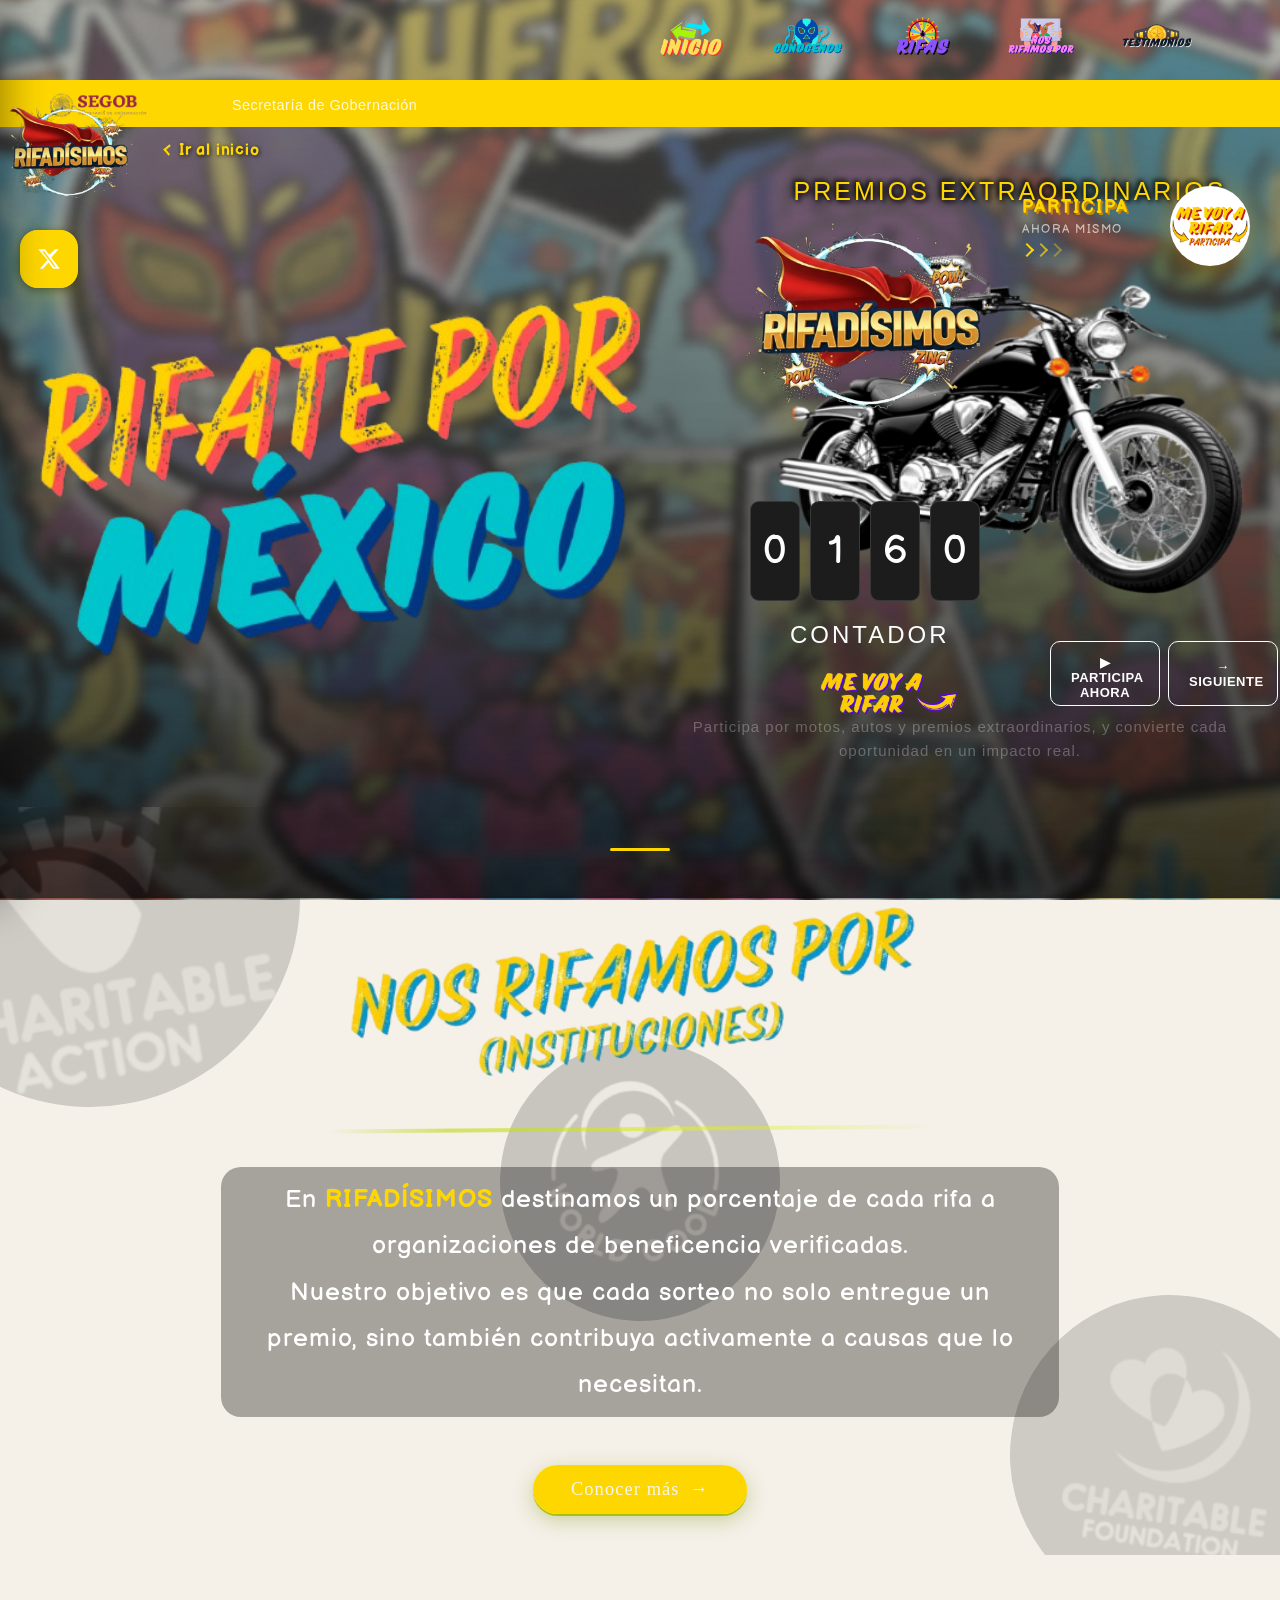
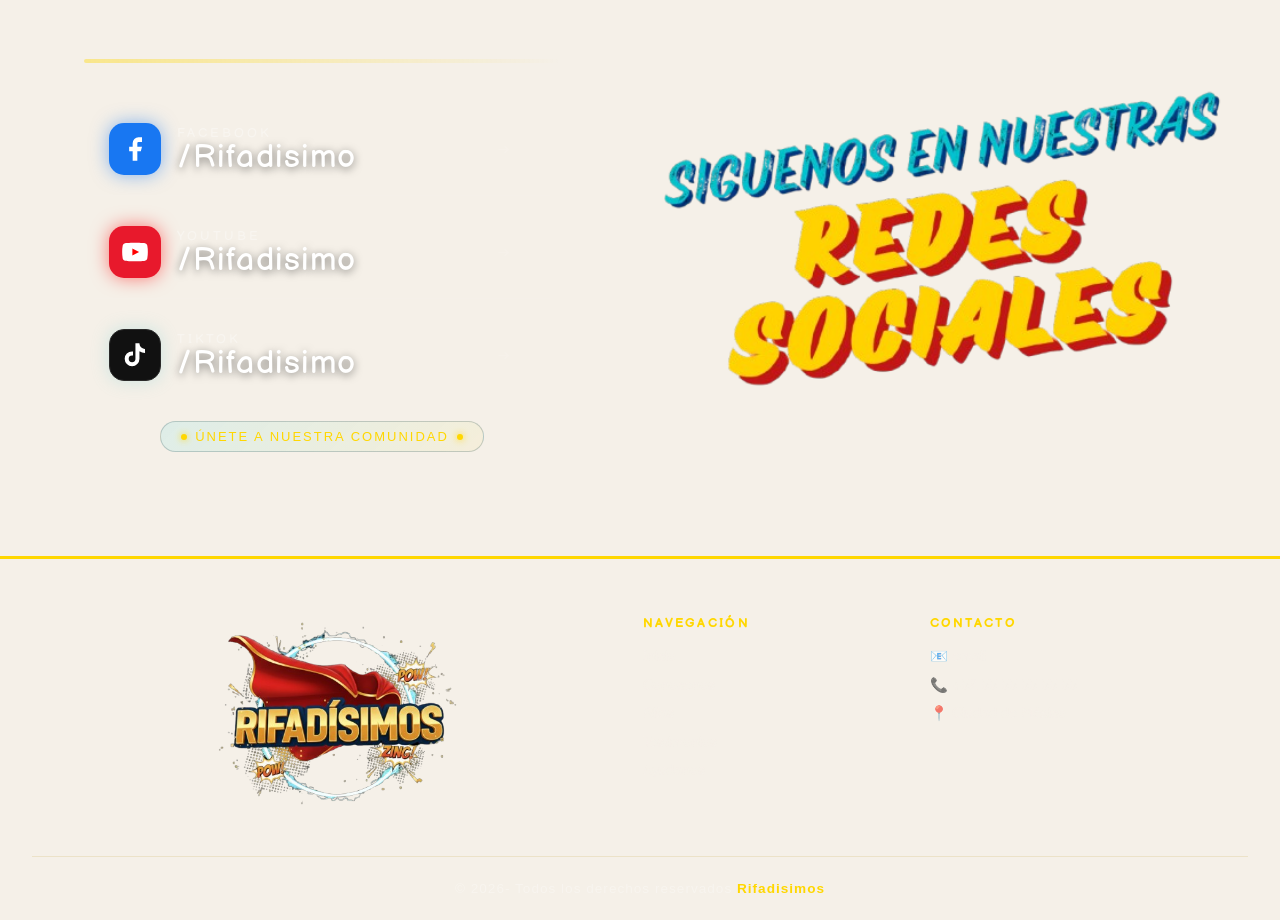
==== commit a768dce1: "Seguimiento" ====
--- a/index.html
+++ b/index.html
@@ -13,8 +13,8 @@
       href="https://fonts.googleapis.com/css2?family=Balsamiq+Sans:ital,wght@0,400;0,700;1,400&display=swap"
       rel="stylesheet"
     />
-    <link rel="stylesheet" href="assets/css/styles.css" />
-    <link rel="stylesheet" href="assets/css/reponsive.css" />
+    <link rel="stylesheet" href="css/styles.css" />
+    <link rel="stylesheet" href="css/reponsive.css" />
   </head>
 
   <body>
@@ -611,6 +611,6 @@
         setTimeout(() => loader.remove(), 500);
       });
     </script>
-    <script src="assets/js/script.js"></script>
+    <script src="js/script.js"></script>
   </body>
 </html>
--- a/css/styles.css
+++ b/css/styles.css
@@ -0,0 +1,2257 @@
+*,
+*::before,
+*::after {
+  box-sizing: border-box;
+  margin: 0;
+  padding: 0;
+  -webkit-tap-highlight-color: transparent;
+}
+
+:root {
+  --gold: #ffd700;
+  --dark: #1a1a2e;
+  --accent: #e94560;
+  --white: #f5f0e8;
+  --text: #2d2d2d;
+  --red: #e8192c;
+  --cyan: #00d4e8;
+  --green: #25d366;
+  --blue: #1877f2;
+  --img: url("/assets/image/fondo.jpg");
+}
+
+html {
+  scrollbar-width: none;
+  height: 100%;
+  margin: 0;
+}
+
+.loader {
+  position: fixed;
+  top: 0;
+  left: 0;
+  width: 100%;
+  height: 100%;
+  background: #ffffff;
+  display: flex;
+  flex-direction: column;
+  justify-content: center;
+  align-items: center;
+  z-index: 9999;
+  transition: opacity 0.6s ease;
+}
+
+.loader p {
+  margin-top: 15px;
+  font-family: 'Balsamiq Sans', sans-serif;
+  font-size: 18px;
+  color: #333333;
+}
+
+.spinner {
+  border: 6px solid #f3f3f3;
+  border-top: 6px solid var(--gold);
+  border-radius: 50%;
+  width: 60px;
+  height: 60px;
+  animation: spin 1s linear infinite;
+}
+
+@keyframes spin {
+  0% {
+    transform: rotate(0deg);
+  }
+
+  100% {
+    transform: rotate(360deg);
+  }
+}
+
+.loaded {
+  opacity: 0;
+  pointer-events: none;
+}
+
+main,
+.contenido-principal {
+  flex: 1;
+}
+
+body {
+  min-height: 100vh;
+  font-family: "Balsamiq Sans", cursive;
+  background: var(--white);
+  color: var(--text);
+  overflow-x: hidden;
+  height: 100%;
+  margin: 0;
+  background-image: var(--img);
+  background-repeat: no-repeat;
+  background-size: cover;
+  background-position: center;
+  flex-direction: column;
+  background-attachment: fixed;
+  display: flex;
+}
+
+::-webkit-scrollbar {
+  width: 6px;
+}
+
+::-webkit-scrollbar-track {
+  background: var(--dark);
+}
+
+::-webkit-scrollbar-thumb {
+  background: var(--gold);
+  border-radius: 3px;
+}
+
+section[id],
+div[id] {
+  scroll-margin-top: 83px;
+}
+
+/* ══ Header ══ */
+header {
+  position: sticky;
+  top: 0;
+  z-index: 1000;
+  background-blend-mode: multiply;
+  border-bottom: 3px solid var(--gold);
+}
+
+header::before {
+  content: "";
+  position: absolute;
+  inset: 0;
+  background-image: var(--img);
+  background-size: cover;
+  background-attachment: fixed;
+  background-position: center top;
+  z-index: 0;
+}
+
+header::after {
+  content: "";
+  inset: 0;
+  background: linear-gradient(to bottom,
+      rgba(15, 14, 13, 0.2) 0%,
+      rgba(15, 14, 13, 0.1) 50%,
+      rgba(15, 14, 13, 0) 100%);
+  z-index: 1;
+}
+
+.header-inner {
+  position: relative;
+  display: flex;
+  align-items: center;
+  justify-content: end;
+  max-width: 1200px;
+  margin: 0 auto;
+  padding: 0 2rem;
+  height: 80px;
+}
+
+nav.main-nav ul {
+  list-style: none;
+  display: flex;
+  gap: 0.9rem;
+}
+
+nav.main-nav img {
+  width: 70px;
+  height: auto;
+  object-fit: contain;
+  max-width: 100%;
+}
+
+nav.main-nav a {
+  color: var(--white);
+  text-decoration: none;
+  font-size: 0.95rem;
+  font-weight: 700;
+  padding: 0.45rem 1rem;
+  border-radius: 4px;
+  letter-spacing: 0.04em;
+  transition:
+    background 0.25s,
+    color 0.25s;
+  position: relative;
+}
+
+nav.main-nav a::after {
+  content: "";
+  position: absolute;
+  bottom: 0;
+  left: 50%;
+  right: 50%;
+  height: 2px;
+  background: var(--gold);
+  transition:
+    left 0.25s,
+    right 0.25s;
+}
+
+nav.main-nav a:hover {
+  color: var(--gold);
+}
+
+nav.main-nav a:hover::after {
+  left: 10%;
+  right: 10%;
+}
+
+.logo-icon {
+  width: 100px;
+  height: 85px;
+  border-radius: 50%;
+  display: flex;
+  align-items: center;
+  justify-content: center;
+}
+
+.logo-icon img {
+  width: 100%;
+  height: 100%;
+  object-fit: contain;
+}
+
+.logo-icon-lateral img {
+  width: 100%;
+  height: 100%;
+  object-fit: contain;
+}
+
+.logo-wordmark {
+  font-family: "Balsamiq Sans", cursive;
+  font-size: 1.7rem;
+  letter-spacing: 0.1em;
+  color: var(--gold);
+  line-height: 1;
+}
+
+.logo-wordmark span {
+  display: block;
+  font-family: "DM Sans", sans-serif;
+  font-size: 0.55rem;
+  letter-spacing: 0.25em;
+  color: rgba(245, 240, 232, 0.45);
+  font-weight: 500;
+  text-transform: uppercase;
+  margin-top: 2px;
+}
+
+.header-inner a {
+  text-decoration: none;
+}
+
+.hamburger {
+  display: none;
+  flex-direction: column;
+  gap: 5px;
+  cursor: pointer;
+  padding: 6px;
+  border: none;
+  background: transparent;
+}
+
+.hamburger span {
+  display: block;
+  width: 26px;
+  height: 2.5px;
+  background: var(--white);
+  border-radius: 2px;
+  transition:
+    transform 0.3s,
+    opacity 0.3s;
+}
+
+.hamburger.open span:nth-child(1) {
+  transform: translateY(7.5px) rotate(45deg);
+}
+
+.hamburger.open span:nth-child(2) {
+  opacity: 0;
+}
+
+.hamburger.open span:nth-child(3) {
+  transform: translateY(-7.5px) rotate(-45deg);
+}
+
+/* Menú lateral */
+.drawer-overlay {
+  position: fixed;
+  inset: 0;
+  background: rgba(0, 0, 0, 0.55);
+  z-index: 1100;
+  opacity: 0;
+  pointer-events: none;
+  transition: opacity 0.35s ease;
+  backdrop-filter: blur(2px);
+}
+
+.drawer-overlay.open {
+  opacity: 1;
+  pointer-events: auto;
+}
+
+.drawer {
+  position: fixed;
+  top: 0;
+  left: 0;
+  width: 290px;
+  height: 100%;
+  justify-content: center;
+  background: var(--dark);
+  z-index: 1200;
+  transform: translateX(-100%);
+  transition: transform 0.38s cubic-bezier(0.4, 0, 0.2, 1);
+  display: flex;
+  flex-direction: column;
+  border-right: 3px solid var(--gold);
+  box-shadow: 6px 0 40px rgba(0, 0, 0, 0.4);
+}
+
+.drawer.open {
+  transform: translateX(0);
+}
+
+.drawer-header {
+  display: flex;
+  align-items: center;
+  justify-content: space-between;
+  padding: 1.4rem 1.5rem;
+  border-bottom: 1px solid rgba(207, 175, 86, 0.2);
+  background: rgba(255, 255, 255, 0.03);
+}
+
+.drawer-logo {
+  display: flex;
+  align-items: center;
+  gap: 0.6rem;
+}
+
+.drawer-logo .logo-icon {
+  width: 36px;
+  height: 36px;
+  font-size: 1.1rem;
+}
+
+.drawer-close {
+  background: transparent;
+  border: none;
+  color: rgba(245, 240, 232, 0.6);
+  font-size: 1.6rem;
+  cursor: pointer;
+  line-height: 1;
+  padding: 0.2rem 0.4rem;
+  border-radius: 4px;
+  transition:
+    color 0.2s,
+    background 0.2s;
+}
+
+.drawer-close:hover {
+  color: var(--gold);
+  background: rgba(201, 168, 76, 0.1);
+}
+
+.drawer nav {
+  flex: 1;
+  padding: 1.5rem 0;
+  overflow-y: auto;
+}
+
+.drawer nav ul {
+  list-style: none;
+}
+
+.drawer nav li {
+  position: relative;
+}
+
+.drawer nav img {
+  width: 35%;
+  height: auto;
+  display: block;
+  margin: 0 auto;
+}
+
+.drawer nav a {
+  display: flex;
+  gap: 0.9rem;
+  color: rgba(245, 240, 232, 0.8);
+  text-decoration: none;
+  font-size: 1.05rem;
+  font-weight: 700;
+  padding: 0.9rem 1.8rem;
+  transition:
+    color 0.2s,
+    background 0.2s,
+    padding-left 0.25s;
+  border-left: 3px solid transparent;
+}
+
+.drawer nav a:hover {
+  color: var(--gold);
+  background: rgba(201, 168, 76, 0.07);
+  padding-left: 2.2rem;
+  border-left-color: var(--gold);
+}
+
+.drawer-footer {
+  padding: 1.2rem 1.8rem;
+  border-top: 1px solid rgba(201, 168, 76, 0.2);
+  color: rgba(245, 240, 232, 0.35);
+  font-size: 0.75rem;
+  text-align: center;
+}
+
+/* ══ Info bar ══ */
+.info-bar {
+  width: 100%;
+  height: 44px;
+  background: linear-gradient(90deg, var(--gold) 0%, var(--gold) 100%);
+  display: flex;
+  align-items: center;
+  overflow: hidden;
+  position: relative;
+}
+
+.info-bar-track {
+  flex: 1;
+  overflow: hidden;
+  height: 100%;
+  display: flex;
+  align-items: center;
+  mask-image: linear-gradient(90deg,
+      transparent 0%,
+      rgba(14, 14, 14, 0.856) 3%,
+      black 97%,
+      transparent 100%);
+  -webkit-mask-image: linear-gradient(90deg,
+      transparent 0%,
+      black 3%,
+      black 97%,
+      transparent 100%);
+}
+
+.info-bar-track img {
+  width: 200px;
+  height: 10px;
+  object-fit: contain;
+}
+
+.info-bar-content {
+  display: flex;
+  align-items: center;
+  gap: 0;
+  white-space: nowrap;
+  animation: marquee 28s linear infinite;
+  will-change: transform;
+}
+
+.info-bar-content:hover {
+  animation-play-state: paused;
+}
+
+@keyframes marquee {
+  0% {
+    transform: translateX(0);
+  }
+
+  100% {
+    transform: translateX(-50%);
+  }
+}
+
+.info-item {
+  display: inline-flex;
+  align-items: center;
+  gap: 800px;
+  padding: 0 32px;
+  font-family: "Barlow Condensed", sans-serif;
+  font-weight: 500;
+  font-size: 0.9rem;
+  letter-spacing: 0.5px;
+  color: rgba(255, 255, 255, 0.85);
+}
+
+.info-item strong {
+  color: #ffca28;
+  font-weight: 700;
+}
+
+p {
+  color: rgba(255, 255, 255, 0.3);
+  font-family: "Barlow Condensed", sans-serif;
+  font-size: 0.85rem;
+  letter-spacing: 1px;
+  text-align: center;
+}
+
+/* ══ Sección Conocemos ══ */
+.about {
+  padding: 1rem 1rem;
+  margin-top: 35px;
+}
+
+.about-text {
+  padding-left: 2rem;
+  position: relative;
+  animation: fadeRight 0.5s 0.25s both;
+}
+
+.about-text::before {
+  content: "";
+  position: absolute;
+  left: 0;
+  top: 10%;
+  height: 80%;
+  width: 4px;
+  background: linear-gradient(to bottom, transparent, var(--gold), transparent);
+  border-radius: 2px;
+}
+
+.about-block {
+  max-width: 1200px;
+  margin: 0 auto 6rem auto;
+  display: grid;
+  grid-template-columns: 1fr 1fr;
+  gap: 4rem;
+  align-items: center;
+  text-align: center;
+}
+
+.about-block:last-child {
+  margin-bottom: 0;
+}
+
+.about-block.reverse .about-text {
+  order: 2;
+}
+
+.about-block.reverse .about-img {
+  order: 1;
+}
+
+.about-text .overline {
+  display: inline-block;
+  font-size: 0.9rem;
+  font-weight: 700;
+  letter-spacing: 0.22em;
+  text-transform: uppercase;
+  color: var(--gold);
+  margin-bottom: 0.8rem;
+}
+
+.about-text h2 {
+  font-size: clamp(4rem, 3.5vw, 2.6rem);
+  color: var(--white);
+  line-height: 1.15;
+  margin-bottom: 1.2rem;
+}
+
+.about-text h2 em {
+  font-size: clamp(rem, 3.5vw, 2.6rem);
+  color: var(--gold);
+}
+
+.about-text p {
+  font-size: 1.2rem;
+  color: var(--white);
+  line-height: 1.8;
+  margin-bottom: 1.5rem;
+  text-align: justify;
+  text-shadow:
+    0 0 8px rgba(0, 0, 0, 0.9),
+    0 0 15px rgba(0, 0, 0, 0.7),
+    2px 2px 4px rgba(0, 0, 0, 0.8),
+    -2px -2px 4px rgba(0, 0, 0, 0.8);
+}
+
+.about-list {
+  list-style: none;
+  display: flex;
+  flex-direction: column;
+  gap: 1.6rem;
+}
+
+.about-list li {
+  font-size: 0.95rem;
+  color: var(--dark);
+  font-weight: 700;
+  padding: 0.5rem 0;
+  border-bottom: 1px solid rgba(201, 168, 76, 0.15);
+}
+
+.about-img {
+  position: relative;
+  background: transparent;
+  border-radius: 0;
+  overflow: visible;
+  object-fit: contain;
+  mix-blend-mode: screen;
+}
+
+.about-img img {
+  width: 100%;
+  height: auto;
+  object-fit: contain;
+  display: block;
+  transition: transform 0.5s ease;
+  mix-blend-mode: multiply;
+}
+
+.about-img:hover img {
+  transform: scale(1.04);
+}
+
+.about-img-badge {
+  position: absolute;
+  bottom: 1.2rem;
+  left: 1.2rem;
+  background: rgba(26, 26, 46, 0.88);
+  color: var(--white);
+  font-size: 0.92rem;
+  font-weight: 700;
+  padding: 0.4rem 1rem;
+  border-radius: 20px;
+  border: 1px solid rgba(201, 168, 76, 0.4);
+  backdrop-filter: blur(6px);
+  z-index: 2;
+}
+
+/* ══ Banner ══ */
+.banner {
+  display: grid;
+  grid-template-columns: 1fr 1fr;
+  width: 100%;
+  overflow: hidden;
+  height: 680px;
+}
+
+.banner__left {
+  position: relative;
+  overflow: hidden;
+  display: flex;
+}
+
+.banner__left::before {
+  content: "";
+  position: absolute;
+  inset: 0;
+  pointer-events: none;
+}
+
+.banner__tagline {
+  position: relative;
+  z-index: 1;
+}
+
+.banner__tagline img {
+  width: 100%;
+  height: auto;
+  display: block;
+  position: relative;
+  overflow: hidden;
+  display: flex;
+  align-items: flex-end;
+  min-height: 720px;
+  margin-left: 15px;
+  mix-blend-mode: screen;
+}
+
+.banner__right {
+  position: relative;
+  padding: 50px 10px 14px;
+  display: flex;
+  flex-direction: column;
+  gap: 20px;
+  text-align: center;
+  overflow-y: auto;
+}
+
+.banner__logo {
+  position: absolute;
+  top: 50px;
+  left: 90px;
+  width: 280px;
+  height: 280px;
+  border-radius: 50%;
+  background: transparent;
+  overflow: hidden;
+  display: flex;
+  align-items: center;
+  justify-content: center;
+  z-index: 2;
+}
+
+.banner__logo img {
+  width: 100%;
+  height: 100%;
+  object-fit: contain;
+  padding: 10px;
+}
+
+.banner_logo_2 {
+  margin-top: -60px;
+  margin-right: 140px;
+  margin-bottom: -60px;
+}
+
+.banner_logo_2 img {
+  width: 50%;
+  height: 60%;
+  object-fit: contain;
+}
+
+.banner__premios {
+  font-size: 25px;
+  letter-spacing: 3px;
+  text-transform: uppercase;
+  color: var(--gold);
+  text-shadow:
+    0 0 8px rgba(0, 0, 0, 0.9),
+    0 0 15px rgba(0, 0, 0, 0.7),
+    2px 2px 4px rgba(0, 0, 0, 0.8),
+    -2px -2px 4px rgba(0, 0, 0, 0.8);
+  margin: 0;
+  margin-left: 100px;
+}
+
+.item-image-wrap {
+  width: 100%;
+  overflow: hidden;
+  flex-shrink: 0;
+}
+
+.item-image-wrap img {
+  width: 500px;
+  height: 400px;
+  margin-left: 110px;
+  border-radius: 10px;
+  transition: transform 0.5s ease;
+}
+
+.item-image-wrap:hover img {
+  transform: scale(1.03);
+}
+
+.counter-wrap {
+  display: flex;
+  flex-direction: column;
+  margin-top: -150px;
+  margin-left: 100px;
+  gap: 2px;
+}
+
+.counter-digits {
+  display: flex;
+  gap: 10px;
+}
+
+.digit {
+  width: 50px;
+  height: 100px;
+  background: #1c1c1c;
+  border: 1px solid rgba(255, 255, 255, 0.12);
+  border-radius: 9px;
+  display: flex;
+  align-items: center;
+  justify-content: center;
+  font-size: 2.5rem;
+  color: #ffffff;
+}
+
+.counter-wrap-contador {
+  margin-left: 140px;
+}
+
+.counter-label {
+  font-size: 24px;
+  letter-spacing: 3px;
+  text-transform: uppercase;
+  text-align: left;
+  color: rgb(255, 255, 255);
+  margin: 0;
+}
+
+.btn-group {
+  display: flex;
+  align-items: end;
+  gap: 8px;
+  margin-left: 400px;
+}
+
+.btn {
+  width: 50%;
+  margin-top: -28px;
+  padding: 13px 20px;
+  border-radius: 10px;
+  font-size: 13px;
+  font-weight: 800;
+  letter-spacing: 0.5px;
+  text-transform: uppercase;
+  cursor: pointer;
+  border: none;
+  transition:
+    transform 0.15s,
+    opacity 0.15s;
+}
+
+.btn:hover {
+  transform: translateY(-2px);
+  opacity: 0.9;
+}
+
+.btn-primary {
+  background: transparent;
+  color: #ffffff;
+  height: 65px;
+  border: 1.5px solid rgb(255, 255, 255) !important;
+}
+
+.btn-secondary {
+  background: transparent;
+  height: 65px;
+  color: #ffffff;
+  border: 1.5px solid rgb(255, 255, 255) !important;
+}
+
+.btn-secondary:hover {
+  border-color: var(--gold) !important;
+  color: var(--gold);
+}
+
+.btn-primary:hover {
+  border-color: var(--gold) !important;
+  color: var(--gold);
+}
+
+.desc-text {
+  font-size: 15px;
+  color: rgba(255, 255, 255, 0.28);
+  line-height: 1.6;
+  margin: 0;
+}
+
+/* ══ Instituciones ══ */
+.instituciones {
+  position: relative;
+  overflow: hidden;
+  padding: 1rem 1rem;
+  color: var(--white);
+}
+
+.wm-bg {
+  position: absolute;
+  inset: 0;
+  pointer-events: none;
+  z-index: 0;
+}
+
+.wm-bg img {
+  position: absolute;
+  object-fit: cover;
+  border-radius: 50%;
+  filter: grayscale(100%);
+  opacity: 0.18;
+}
+
+.wm-bg img.w1 {
+  width: 420px;
+  height: 420px;
+  top: -120px;
+  left: -120px;
+  transform: rotate(-10deg);
+}
+
+.wm-bg img.w2 {
+  width: 320px;
+  height: 320px;
+  bottom: -60px;
+  right: -50px;
+  transform: rotate(8deg);
+}
+
+.wm-bg img.w3 {
+  width: 280px;
+  height: 280px;
+  top: 50%;
+  left: 50%;
+  transform: translate(-50%, -50%) rotate(4deg);
+}
+
+.section {
+  width: 100%;
+  padding: 25px;
+  text-align: center;
+  position: relative;
+  z-index: 1;
+}
+
+.section::before {
+  content: "";
+  display: block;
+  width: 60px;
+  height: 3px;
+  background: var(--gold);
+  margin: 0 auto 32px;
+  border-radius: 2px;
+}
+
+.title-wrapper {
+  position: relative;
+  display: inline-block;
+  margin-bottom: 36px;
+  left: -10px;
+}
+
+.title {
+  font-family: "Pinata Marks Rough", cursive;
+  font-size: clamp(2.2rem, 6vw, 3.8rem);
+  color: #14a8c8;
+  text-shadow:
+    3px 3px 0 #0d7a96,
+    -1px -1px 0 rgba(0, 0, 0, 0.15);
+  letter-spacing: 0.03em;
+  line-height: 1.15;
+  display: block;
+  transform: rotate(-1.5deg);
+}
+
+.subtitle {
+  font-family: "Balsamiq Sans", cursive;
+  font-size: clamp(1.3rem, 3.5vw, 2.2rem);
+  color: var(--gold);
+  letter-spacing: 0.04em;
+  display: block;
+  margin-top: 4px;
+  opacity: 0.85;
+}
+
+.title-wrapper::after {
+  content: "";
+  display: block;
+  height: 4px;
+  background: linear-gradient(90deg,
+      transparent 0%,
+      #bfd615 20%,
+      #ddf220 60%,
+      transparent 100%);
+  border-radius: 2px;
+  margin-top: 10px;
+  opacity: 0.6;
+  transform: rotate(-0.5deg);
+}
+
+.description {
+  font-size: clamp(0.95rem, 2.2vw, 1.1rem);
+  color: #f7f7f7;
+  height: 250px;
+  border-radius: 20px;
+  background: rgba(0, 0, 0, 0.321);
+  line-height: 1.85;
+  width: 70%;
+  padding: 10px 30px 30px 30px;
+  margin: 0 auto;
+}
+
+.description strong {
+  color: #ffd700;
+  font-weight: 600;
+}
+
+.description p {
+  font-family: "Balsamiq Sans", cursive;
+  margin-top: 0px;
+  font-size: 25px;
+  color: rgb(255, 255, 255);
+}
+
+.btn-conocer {
+  display: inline-flex;
+  align-items: center;
+  gap: 10px;
+  margin-top: 48px;
+  padding: 14px 38px;
+  font-family: "Pirata One", cursive;
+  font-size: 1.15rem;
+  letter-spacing: 0.06em;
+  color: #f5f5f5;
+  background: linear-gradient(135deg, #ffd700 0%, #ffd700 100%);
+  border: none;
+  border-radius: 50px;
+  cursor: pointer;
+  box-shadow:
+    0 6px 20px rgba(120, 150, 13, 0.35),
+    0 2px 0 #bbce09;
+  transition:
+    transform 0.18s,
+    box-shadow 0.18s;
+}
+
+.btn-conocer:hover {
+  transform: translateY(-3px);
+  box-shadow:
+    0 10px 28px rgba(185, 223, 15, 0.45),
+    0 2px 0 #ffd700;
+}
+
+.btn-conocer:active {
+  transform: translateY(1px);
+}
+
+.btn-conocer .arrow {
+  transition: transform 0.2s;
+}
+
+.btn-conocer:hover .arrow {
+  transform: translateX(5px);
+}
+
+/* ══ Footer ══ */
+footer {
+  border-top: 3px solid var(--gold);
+  position: relative;
+  padding: 3.5rem 2rem 1.5rem;
+}
+
+footer::before {
+  content: "";
+  position: absolute;
+  inset: 0;
+}
+
+.footer-inner {
+  position: relative;
+  max-width: 1300px;
+  margin: 0 auto;
+}
+
+.footer-top {
+  display: flex;
+  justify-content: space-evenly;
+  align-items: flex-start;
+  flex-wrap: wrap;
+  gap: 0.5rem;
+  padding-bottom: 2.5rem;
+  border-bottom: 1px solid rgba(201, 168, 76, 0.2);
+  margin-bottom: 1.5rem;
+}
+
+.footer-links h4 {
+  color: var(--gold);
+  font-size: 0.8rem;
+  letter-spacing: 0.18em;
+  text-transform: uppercase;
+  margin-bottom: 1rem;
+}
+
+.footer-links ul {
+  list-style: none;
+}
+
+.footer-links li+li {
+  margin-top: 0.6rem;
+}
+
+.footer-links a {
+  color: rgba(245, 240, 232, 0.7);
+  text-decoration: none;
+  font-size: 0.9rem;
+  transition: color 0.2s;
+}
+
+.footer-links a:hover {
+  color: var(--gold);
+}
+
+.footer-bottom {
+  text-align: center;
+  color: rgba(245, 240, 232, 0.5);
+  font-size: 0.85rem;
+}
+
+.footer-bottom strong {
+  color: var(--gold);
+}
+
+.logo-icon-footer .logo-footer {
+  width: 250px;
+  margin-left: 10px;
+  height: auto;
+}
+
+.logo-flo {
+  position: fixed;
+  top: 90px;
+  left: -15px;
+  display: flex;
+  align-items: center;
+  z-index: 900;
+}
+
+.sfab-log-flo {
+  width: 170px;
+  height: 120px;
+  border-radius: 50%;
+  border: none;
+  color: var(--dark);
+  font-size: 1.5rem;
+  cursor: pointer;
+  background: transparent;
+  transition:
+    transform 0.3s,
+    box-shadow 0.3s;
+  position: relative;
+  z-index: 2;
+  padding: 0;
+}
+
+.sfab-log-flo img {
+  width: 80%;
+  height: 100%;
+  object-fit: contain;
+  transition: filter 0.3s;
+}
+
+.sfab-log-flo:hover img {
+  filter: drop-shadow(0 0 8px rgba(255, 208, 0, 0.6));
+}
+
+.sfab-log-flo:hover {
+  transform: scale(1.1);
+}
+
+.label-inicio {
+  display: flex;
+  align-items: center;
+  gap: 6px;
+  font-size: 16px;
+  font-weight: 700;
+  color: var(--gold);
+  text-shadow: 2px 2px 0 #c8860a;
+  text-shadow: 1px 1px 4px rgba(0, 0, 0, 0.8);
+  white-space: nowrap;
+  animation: fadeInOut 4s ease-in-out infinite;
+  letter-spacing: 0.05em;
+}
+
+.label-inicio .arrow {
+  width: 8px;
+  height: 8px;
+  border-top: 2px solid currentColor;
+  border-right: 2px solid currentColor;
+  transform: rotate(590deg);
+  flex-shrink: 0;
+}
+
+@keyframes fadeInOut {
+  0% {
+    opacity: 0;
+    transform: translateX(8px);
+  }
+
+  20% {
+    opacity: 1;
+    transform: translateX(0);
+  }
+
+  70% {
+    opacity: 1;
+    transform: translateX(0);
+  }
+
+  95% {
+    opacity: 0;
+    transform: translateX(8px);
+  }
+
+  100% {
+    opacity: 0;
+  }
+}
+
+.btn-rifar-wrap {
+  position: fixed;
+  bottom: 33rem;
+  right: 50px;
+  display: flex;
+  align-items: center;
+  gap: 0;
+  z-index: 900;
+}
+
+.texto-lateral {
+  display: flex;
+  margin-right: 29px;
+  flex-direction: column;
+  gap: 4px;
+  animation: fadeInOut 4s ease-in-out infinite;
+}
+
+.texto-participa {
+  font-size: 18px;
+  font-weight: 700;
+  color: var(--gold);
+  letter-spacing: 2px;
+  text-transform: uppercase;
+  text-shadow: 2px 2px 0 #c8860a;
+  white-space: nowrap;
+}
+
+.texto-sub {
+  font-size: 12px;
+  color: var(--white);
+  letter-spacing: 1.5px;
+  text-transform: uppercase;
+  opacity: 0.7;
+}
+
+.arrow-anim {
+  display: flex;
+  gap: 4px;
+  margin-top: 4px;
+}
+
+.arr {
+  width: 10px;
+  height: 10px;
+  border-top: 2.5px solid var(--gold);
+  border-right: 2.5px solid var(--gold);
+  transform: rotate(45deg);
+  animation: arr-pulse 0.8s ease-in-out infinite alternate;
+}
+
+.arr:nth-child(2) {
+  animation-delay: 0.15s;
+  opacity: 0.7;
+}
+
+.arr:nth-child(3) {
+  animation-delay: 0.3s;
+  opacity: 0.4;
+}
+
+@keyframes arr-pulse {
+  from {
+    opacity: 0.3;
+  }
+
+  to {
+    opacity: 1;
+  }
+}
+
+.btn-rifar {
+  position: relative;
+  background: none;
+  border: none;
+  cursor: pointer;
+  padding: 0;
+  outline: none;
+  animation: insiste 3.5s ease-in-out infinite;
+  flex-shrink: 0;
+}
+
+.btn-rifar img {
+  width: 80px;
+  border-radius: 50px;
+  display: block;
+  filter: drop-shadow(0 6px 18px rgba(255, 180, 0, 0.45));
+}
+
+.btn-rifar:hover img {
+  filter: drop-shadow(0 10px 28px rgba(255, 180, 0, 0.75));
+}
+
+.btn-rifar:active {
+  transform: scale(0.94) !important;
+}
+
+@keyframes insiste {
+  0% {
+    transform: scale(1) rotate(0deg);
+  }
+
+  5% {
+    transform: scale(1.07) rotate(-2deg);
+  }
+
+  10% {
+    transform: scale(1.07) rotate(2deg);
+  }
+
+  15% {
+    transform: scale(1.07) rotate(-2deg);
+  }
+
+  20% {
+    transform: scale(1.07) rotate(2deg);
+  }
+
+  25% {
+    transform: scale(1) rotate(0deg);
+  }
+
+  60% {
+    transform: scale(1.12) rotate(0deg);
+  }
+
+  65% {
+    transform: scale(1) rotate(0deg);
+  }
+
+  100% {
+    transform: scale(1) rotate(0deg);
+  }
+}
+
+.pulse-rings {
+  position: absolute;
+  inset: 0;
+  pointer-events: none;
+}
+
+.ring {
+  position: absolute;
+  inset: -10px;
+  border-radius: 50px;
+  border: 3px solid #ffd700;
+  opacity: 0;
+  animation: ring-out 3.5s ease-out infinite;
+}
+
+.ring:nth-child(2) {
+  animation-delay: 0.3s;
+}
+
+.ring:nth-child(3) {
+  animation-delay: 0.6s;
+}
+
+@keyframes ring-out {
+  0% {
+    opacity: 0;
+    transform: scale(0.9);
+  }
+
+  5% {
+    opacity: 0.6;
+  }
+
+  40% {
+    opacity: 0;
+    transform: scale(1.3);
+  }
+
+  100% {
+    opacity: 0;
+  }
+}
+
+.social-fab-group_2 {
+  position: fixed;
+  bottom: 2.8rem;
+  left: 1.5rem;
+  z-index: 900;
+  opacity: 0;
+  transform: translateY(20px);
+  pointer-events: none;
+  transition:
+    opacity 0.4s ease,
+    transform 0.4s ease;
+}
+
+.social-fab-group_2.visible {
+  opacity: 1;
+  transform: translateY(0);
+  pointer-events: auto;
+}
+
+.sfab-main_2 {
+  width: 70px;
+  height: 48px;
+  border-radius: 25px;
+  border: none;
+  background: var(--gold);
+  color: var(--dark);
+  font-size: 0.95rem;
+  font-weight: 700;
+  letter-spacing: 0.05em;
+  cursor: pointer;
+  box-shadow: 0 4px 18px rgba(201, 168, 76, 0.5);
+  transition:
+    transform 0.3s,
+    box-shadow 0.3s;
+}
+
+.sfab-main_2:hover {
+  transform: scale(1.08);
+  box-shadow: 0 8px 28px rgba(201, 168, 76, 0.7);
+}
+
+.social-fab-group {
+  position: fixed;
+  bottom: 2.5rem;
+  left: 1.5rem;
+  display: flex;
+  flex-direction: column;
+  align-items: center;
+  gap: 0.7rem;
+  z-index: 900;
+}
+
+.sfab-main {
+  width: 54px;
+  height: 54px;
+  border-radius: 50%;
+  border: none;
+  background: var(--gold);
+  color: var(--dark);
+  font-size: 1.5rem;
+  cursor: pointer;
+  box-shadow: 0 4px 18px rgba(201, 168, 76, 0.45);
+  transition:
+    transform 0.3s,
+    box-shadow 0.3s;
+  position: relative;
+  z-index: 2;
+}
+
+.sfab-main:hover {
+  transform: scale(1.1);
+  box-shadow: 0 8px 28px rgba(201, 168, 76, 0.55);
+}
+
+.sfab-main.active {
+  transform: rotate(45deg) scale(1.1);
+}
+
+.social-links {
+  display: flex;
+  flex-direction: column;
+  align-items: center;
+  gap: 0.65rem;
+  overflow: hidden;
+  max-height: 0;
+  opacity: 0;
+  transition:
+    max-height 0.4s ease,
+    opacity 0.3s ease;
+}
+
+.social-links.open {
+  max-height: 300px;
+  opacity: 1;
+}
+
+.sfab {
+  width: 46px;
+  height: 46px;
+  border-radius: 50%;
+  display: flex;
+  align-items: center;
+  justify-content: center;
+  text-decoration: none;
+  box-shadow: 0 3px 12px rgba(0, 0, 0, 0.25);
+  transform: scale(0.6);
+  opacity: 0;
+  transition:
+    transform 0.3s ease,
+    opacity 0.3s ease,
+    box-shadow 0.2s;
+}
+
+.social-links.open .sfab {
+  transform: scale(1);
+  opacity: 1;
+}
+
+.social-links.open .sfab:nth-child(1) {
+  transition-delay: 0.05s;
+}
+
+.social-links.open .sfab:nth-child(2) {
+  transition-delay: 0.1s;
+}
+
+.social-links.open .sfab:nth-child(3) {
+  transition-delay: 0.15s;
+}
+
+.social-links.open .sfab:nth-child(4) {
+  transition-delay: 0.2s;
+}
+
+.sfab:hover {
+  transform: scale(1.15);
+  box-shadow: 0 6px 20px rgba(0, 0, 0, 0.3);
+}
+
+.sfab-fb {
+  background: #1877f2;
+}
+
+.sfab-ig {
+  background: linear-gradient(45deg,
+      #f09433,
+      #e6683c,
+      #dc2743,
+      #cc2366,
+      #bc1888);
+}
+
+.sfab-tt {
+  background: #010101;
+}
+
+.sfab-tw {
+  background: #000;
+}
+
+.fab-container {
+  position: fixed;
+  margin-top: 150px;
+  left: 20px;
+  right: auto;
+  display: flex;
+  flex-direction: column-reverse;
+  align-items: center;
+  gap: 12px;
+}
+
+.fab-main {
+  width: 58px;
+  height: 58px;
+  border-radius: 18px;
+  background: linear-gradient(135deg, var(--gold), var(--gold));
+  border: none;
+  cursor: pointer;
+  margin-top: 80px;
+  display: flex;
+  align-items: center;
+  justify-content: center;
+  position: relative;
+  box-shadow:
+    0 8px 32px rgba(193, 182, 23, 0.4),
+    0 2px 8px rgba(0, 0, 0, 0.5);
+  transition:
+    transform 0.3s cubic-bezier(0.34, 1.56, 0.64, 1),
+    box-shadow 0.3s ease;
+  outline: none;
+  overflow: hidden;
+}
+
+.fab-main::before {
+  content: "";
+  position: absolute;
+  inset: 0;
+  border-radius: inherit;
+  background: rgba(255, 255, 255, 0.12);
+  opacity: 0;
+  transition: opacity 0.2s;
+}
+
+.fab-main:hover::before {
+  opacity: 1;
+}
+
+.fab-main:hover {
+  transform: scale(1.08);
+  box-shadow:
+    0 12px 40px rgba(181, 156, 32, 0.55),
+    0 4px 12px rgba(0, 0, 0, 0.5);
+}
+
+.fab-main:active {
+  transform: scale(0.96);
+}
+
+@keyframes fab-pulse {
+  0% {
+    transform: scale(1);
+    opacity: 0.6;
+  }
+
+  100% {
+    transform: scale(1.7);
+    opacity: 0;
+  }
+}
+
+.fab-main::after {
+  content: "";
+  position: absolute;
+  inset: 0;
+  border-radius: inherit;
+  border: 2px solid var(--gold);
+  animation: fab-pulse 2s ease-out infinite;
+}
+
+.fab-container.open .fab-main::after {
+  animation: none;
+}
+
+.fab-icon-wrap {
+  position: absolute;
+  inset: 0;
+  display: flex;
+  align-items: center;
+  justify-content: center;
+}
+
+.fab-icon-wrap svg {
+  width: 24px;
+  height: 24px;
+  fill: white;
+  position: absolute;
+  transition:
+    opacity 0.35s ease,
+    transform 0.35s ease;
+}
+
+.fab-icon-wrap svg.hidden {
+  opacity: 0;
+  transform: scale(0.5) rotate(-30deg);
+}
+
+.fab-icon-wrap svg.visible {
+  opacity: 1;
+  transform: scale(1) rotate(0deg);
+}
+
+.fab-close {
+  width: 22px !important;
+  height: 22px !important;
+  fill: none !important;
+  stroke: white;
+  stroke-width: 2.5;
+  stroke-linecap: round;
+}
+
+.fab-links {
+  display: flex;
+  flex-direction: column;
+  align-items: center;
+  gap: 10px;
+  pointer-events: none;
+}
+
+.fab-link {
+  width: 58px;
+  height: 58px;
+  border-radius: 18px;
+  background: var(--dark);
+  border: 1px solid rgba(255, 255, 255, 0.07);
+  display: flex;
+  align-items: center;
+  justify-content: center;
+  text-decoration: none;
+  cursor: pointer;
+  position: relative;
+  opacity: 0;
+  transform: translateX(20px) scale(0.85);
+  transition:
+    opacity 0.3s ease,
+    transform 0.35s cubic-bezier(0.34, 1.56, 0.64, 1),
+    background 0.2s,
+    box-shadow 0.2s;
+  box-shadow: 0 4px 16px rgba(0, 0, 0, 0.4);
+}
+
+.fab-link svg {
+  width: 22px;
+  height: 22px;
+  transition: transform 0.2s;
+}
+
+.fab-link:hover svg {
+  transform: scale(1.15);
+}
+
+.fab-link::after {
+  content: attr(data-label);
+  position: absolute;
+  left: calc(100% + 12px);
+  right: auto;
+  background: var(--dark);
+  border: 1px solid rgba(255, 255, 255, 0.07);
+  color: #f0f0f0;
+  font-size: 12px;
+  font-weight: 700;
+  letter-spacing: 0.05em;
+  text-transform: uppercase;
+  padding: 5px 10px;
+  border-radius: 8px;
+  white-space: nowrap;
+  opacity: 0;
+  transform: translateX(-6px);
+  transition:
+    opacity 0.2s,
+    transform 0.2s;
+  pointer-events: none;
+}
+
+.fab-link:hover::after {
+  opacity: 1;
+  transform: translateX(0);
+}
+
+.fab-link[data-net="instagram"]:hover {
+  background: rgba(228, 64, 95, 0.18);
+  box-shadow: 0 4px 20px rgba(228, 64, 95, 0.3);
+}
+
+.fab-link[data-net="twitter"]:hover {
+  background: rgba(29, 155, 240, 0.18);
+  box-shadow: 0 4px 20px rgba(29, 155, 240, 0.3);
+}
+
+.fab-link[data-net="facebook"]:hover {
+  background: rgba(24, 119, 242, 0.18);
+  box-shadow: 0 4px 20px rgba(24, 119, 242, 0.3);
+}
+
+.fab-link[data-net="youtube"]:hover {
+  background: rgba(255, 0, 0, 0.18);
+  box-shadow: 0 4px 20px rgba(255, 0, 0, 0.3);
+}
+
+.fab-link[data-net="tiktok"]:hover {
+  background: rgba(105, 201, 208, 0.15);
+  box-shadow: 0 4px 20px rgba(105, 201, 208, 0.3);
+}
+
+.fab-link[data-net="whatsapp"]:hover {
+  background: rgba(37, 211, 102, 0.18);
+  box-shadow: 0 4px 20px rgba(37, 211, 102, 0.3);
+}
+
+.fab-container.open .fab-links {
+  pointer-events: auto;
+}
+
+.fab-container.open .fab-link {
+  opacity: 1;
+  transform: translateY(0) scale(1);
+}
+
+.fab-container.open .fab-link:nth-child(1) {
+  transition-delay: 0s;
+}
+
+.fab-container.open .fab-link:nth-child(2) {
+  transition-delay: 0.05s;
+}
+
+.fab-container.open .fab-link:nth-child(3) {
+  transition-delay: 0.1s;
+}
+
+.fab-container.open .fab-link:nth-child(4) {
+  transition-delay: 0.15s;
+}
+
+.fab-container.open .fab-link:nth-child(5) {
+  transition-delay: 0.2s;
+}
+
+.fab-container.open .fab-link:nth-child(6) {
+  transition-delay: 0.25s;
+}
+
+.page {
+  padding: 1rem 1rem;
+  position: relative;
+  z-index: 1;
+  display: flex;
+  align-items: center;
+  justify-content: center;
+  padding: 4px;
+}
+
+.card {
+  width: 100%;
+  overflow: hidden;
+  display: grid;
+  grid-template-columns: 1fr 1fr;
+  animation: cardIn 0.7s cubic-bezier(0.34, 1.56, 0.64, 1) both;
+  min-height: 480px;
+}
+
+@keyframes cardIn {
+  from {
+    opacity: 0;
+    transform: scale(0.9) translateY(28px);
+  }
+
+  to {
+    opacity: 1;
+    transform: scale(1) translateY(0);
+  }
+}
+
+.left-panel {
+  position: relative;
+  overflow: hidden;
+}
+
+.left-panel img {
+  width: 90%;
+  height: auto;
+  display: block;
+  position: relative;
+  overflow: hidden;
+  display: flex;
+  align-items: flex-end;
+  margin-left: 15px;
+  mix-blend-mode: screen;
+}
+
+.right-panel {
+  display: flex;
+  flex-direction: column;
+  padding: 100px 80px 100px;
+}
+
+@keyframes fadeRight {
+  from {
+    opacity: 0;
+    transform: translateX(20px);
+  }
+
+  to {
+    opacity: 1;
+    transform: translateX(0);
+  }
+}
+
+.mini-divider {
+  height: 4px;
+  background: linear-gradient(90deg, rgba(255, 215, 0, 0.4), transparent);
+  border-radius: 4px;
+  margin-bottom: 30px;
+  animation: fadeRight 0.5s 0.35s both;
+}
+
+.socials-list {
+  display: flex;
+  flex-direction: column;
+  gap: 0;
+  flex: 1;
+}
+
+.social-row {
+  display: flex;
+  align-items: center;
+  gap: 16px;
+  padding: 30px 50px 20px 25px;
+  border-radius: 12px;
+  text-decoration: none;
+  position: relative;
+  overflow: hidden;
+  transition:
+    background 0.2s,
+    transform 0.18s cubic-bezier(0.34, 1.56, 0.64, 1);
+  animation: rowIn 0.45s both;
+}
+
+.social-row:not(:last-child) {
+  border-bottom: 1px solid rgba(255, 255, 255, 0.055);
+}
+
+.social-row::before {
+  content: "";
+  position: absolute;
+  left: 0;
+  top: 10px;
+  bottom: 10px;
+  width: 0;
+  border-radius: 4px;
+  background: var(--glow);
+  transition: width 0.2s;
+}
+
+.social-row:hover::before {
+  width: 4px;
+}
+
+.social-row:hover {
+  background: rgba(255, 255, 255, 0.04);
+  transform: translateX(6px);
+}
+
+.social-row:nth-child(1) {
+  animation-delay: 0.5s;
+  --glow: var(--blue);
+}
+
+.social-row:nth-child(2) {
+  animation-delay: 0.6s;
+  --glow: var(--red);
+}
+
+.social-row:nth-child(3) {
+  animation-delay: 0.7s;
+  --glow: var(--dark);
+}
+
+.social-row:nth-child(4) {
+  animation-delay: 0.8s;
+  --glow: var(--dark);
+}
+
+@keyframes rowIn {
+  from {
+    opacity: 0;
+    transform: translateX(10px);
+  }
+
+  to {
+    opacity: 1;
+    transform: translateX(0);
+  }
+}
+
+.logo-bubble {
+  width: 52px;
+  height: 52px;
+  border-radius: 15px;
+  display: flex;
+  align-items: center;
+  justify-content: center;
+  flex-shrink: 0;
+  transition:
+    transform 0.2s cubic-bezier(0.34, 1.56, 0.64, 1),
+    box-shadow 0.2s;
+}
+
+.logo-bubble svg {
+  width: 208px;
+  height: 28px;
+}
+
+.social-row:hover .logo-bubble {
+  transform: scale(1.1);
+}
+
+.lb-fb {
+  background: var(--blue);
+  box-shadow: 0 0 18px rgba(24, 119, 242, 0.5);
+}
+
+.lb-yt {
+  background: var(--red);
+  box-shadow: 0 0 18px rgba(255, 0, 0, 0.5);
+}
+
+.lb-wa {
+  background: var(--green);
+  box-shadow: 0 0 18px rgba(37, 211, 102, 0.5);
+}
+
+.lb-tt {
+  background: #111;
+  border: 1.5px solid #2a2a2a;
+  box-shadow: 0 0 18px rgba(105, 201, 208, 0.3);
+}
+
+.social-row:hover .lb-fb {
+  box-shadow: 0 0 28px rgba(24, 119, 242, 0.75);
+}
+
+.social-row:hover .lb-yt {
+  box-shadow: 0 0 28px rgba(255, 0, 0, 0.75);
+}
+
+.social-row:hover .lb-wa {
+  box-shadow: 0 0 28px rgba(37, 211, 102, 0.75);
+}
+
+.social-row:hover .lb-tt {
+  box-shadow: 0 0 28px rgba(0, 0, 0, 0.5);
+}
+
+.social-info {
+  flex: 1;
+}
+
+.platform-label {
+  font-size: 13px;
+  letter-spacing: 3px;
+  text-transform: uppercase;
+  color: rgba(255, 255, 255, 0.35);
+  margin-bottom: 1px;
+}
+
+.handle-text {
+  font-size: clamp(25px, 8vw, 32px);
+  letter-spacing: 1.5px;
+  color: #fff;
+  line-height: 1;
+  text-shadow: 0 2px 8px rgba(0, 0, 0, 0.5);
+}
+
+.row-arrow {
+  color: rgba(255, 255, 255, 0.12);
+  font-size: 18px;
+  transition:
+    color 0.2s,
+    transform 0.2s;
+}
+
+.social-row:hover .row-arrow {
+  color: rgba(255, 255, 255, 0.5);
+  transform: translateX(4px);
+}
+
+.footer-badge {
+  margin-top: 20px;
+  text-align: center;
+  animation: fadeRight 0.5s 1s both;
+}
+
+.badge-inner {
+  display: inline-flex;
+  align-items: center;
+  gap: 8px;
+  background: linear-gradient(135deg,
+      rgba(0, 212, 232, 0.09),
+      rgba(255, 215, 0, 0.06));
+  border: 1.5px solid rgba(46, 85, 88, 0.25);
+  border-radius: 999px;
+  padding: 7px 20px;
+  color: var(--gold);
+  font-family: "Russo One", sans-serif;
+  font-size: 13px;
+  letter-spacing: 2px;
+  text-transform: uppercase;
+}
+
+.pulse-dot {
+  width: 6px;
+  height: 6px;
+  background: var(--gold);
+  border-radius: 50%;
+  box-shadow: 0 0 7px var(--gold);
+  animation: pulse 1.4s infinite;
+}
+
+@keyframes pulse {
+
+  0%,
+  100% {
+    transform: scale(1);
+    opacity: 1;
+  }
+
+  50% {
+    transform: scale(1.8);
+    opacity: 0.4;
+  }
+}
+
+.menu-grid {
+  display: grid;
+  grid-template-columns: repeat(auto-fit, minmax(200px, 1fr));
+  width: 100%;
+  padding: 10px 20px;
+}
+
+.menu-btn {
+  width: 80%;
+  height: 50%;
+  margin-left: 20px;
+  aspect-ratio: 1 / 1;
+  border-radius: 22px;
+  cursor: pointer;
+  overflow: hidden;
+  padding: 0;
+  background: transparent;
+  transition: transform 0.2s;
+  border: none;
+}
+
+.menu-btn:hover {
+  transform: scale(1.08);
+}
+
+.menu-btn:active {
+  transform: scale(0.96);
+}
+
+.menu-btn img {
+  width: 90%;
+  height: 80%;
+}
+
+.btn-rifar {
+  position: relative;
+  background: none;
+  border: none;
+  cursor: pointer;
+  padding: 0;
+  outline: none;
+  animation: insiste 3.5s ease-in-out infinite;
+  flex-shrink: 0;
+}
+
+.btn-rifar img {
+  width: 80px;
+  border-radius: 50px;
+  display: block;
+  filter: drop-shadow(0 6px 18px rgba(255, 180, 0, 0.45));
+}
+
+.btn-rifar:hover img {
+  filter: drop-shadow(0 10px 28px rgba(255, 180, 0, 0.75));
+}
+
+.btn-rifar:active {
+  transform: scale(0.94) !important;
+}
+
+@keyframes insiste {
+  0% {
+    transform: scale(1) rotate(0deg);
+  }
+
+  5% {
+    transform: scale(1.07) rotate(-2deg);
+  }
+
+  10% {
+    transform: scale(1.07) rotate(2deg);
+  }
+
+  15% {
+    transform: scale(1.07) rotate(-2deg);
+  }
+
+  20% {
+    transform: scale(1.07) rotate(2deg);
+  }
+
+  25% {
+    transform: scale(1) rotate(0deg);
+  }
+
+  60% {
+    transform: scale(1.12) rotate(0deg);
+  }
+
+  65% {
+    transform: scale(1) rotate(0deg);
+  }
+
+  100% {
+    transform: scale(1) rotate(0deg);
+  }
+}
+
+.pulse-rings {
+  position: absolute;
+  inset: 0;
+  pointer-events: none;
+}
+
+.ring {
+  position: absolute;
+  inset: -10px;
+  border-radius: 50px;
+  border: 3px solid #ffd700;
+  opacity: 0;
+  animation: ring-out 3.5s ease-out infinite;
+}
+
+.ring:nth-child(2) {
+  animation-delay: 0.3s;
+}
+
+.ring:nth-child(3) {
+  animation-delay: 0.6s;
+}
+
+@keyframes ring-out {
+  0% {
+    opacity: 0;
+    transform: scale(0.9);
+  }
+
+  5% {
+    opacity: 0.6;
+  }
+
+  40% {
+    opacity: 0;
+    transform: scale(1.3);
+  }
+
+  100% {
+    opacity: 0;
+  }
+}
+
+.texto-lateral {
+  margin-right: 29px;
+  flex-direction: column;
+  gap: 4px;
+  animation: fadeInOut 4s ease-in-out infinite;
+}
+
+.texto-participa {
+  font-size: 18px;
+  font-weight: 700;
+  color: var(--gold);
+  letter-spacing: 2px;
+  text-transform: uppercase;
+  text-shadow: 2px 2px 0 #c8860a;
+  white-space: nowrap;
+}
+
+.texto-sub {
+  font-size: 12px;
+  color: var(--white);
+  letter-spacing: 1.5px;
+  text-transform: uppercase;
+  opacity: 0.7;
+}
+
+.arrow-anim {
+  display: flex;
+  gap: 4px;
+  margin-top: 4px;
+}
+
+.arr {
+  width: 10px;
+  height: 10px;
+  border-top: 2.5px solid var(--gold);
+  border-right: 2.5px solid var(--gold);
+  transform: rotate(45deg);
+  animation: arr-pulse 0.8s ease-in-out infinite alternate;
+}
+
+.arr:nth-child(2) {
+  animation-delay: 0.15s;
+  opacity: 0.7;
+}
+
+.arr:nth-child(3) {
+  animation-delay: 0.3s;
+  opacity: 0.4;
+}
+
+@keyframes arr-pulse {
+  from {
+    opacity: 0.3;
+  }
+
+  to {
+    opacity: 1;
+  }
+}
--- a/css/reponsive.css
+++ b/css/reponsive.css
@@ -0,0 +1,553 @@
+@media (min-width: 1255px) {
+    .btn-rifar-wrap {
+        position: fixed;
+        top: 80px;
+        right: 30px;
+        display: flex;
+        align-items: center;
+        gap: 12px;
+        z-index: 900;
+    }
+
+    .texto-lateral {
+        display: flex;
+    }
+}
+
+@media (max-width: 1254px) {
+
+    /* ── Banner ── */
+    .banner {
+        grid-template-columns: 1fr 1fr;
+        height: auto;
+        min-height: 580px;
+    }
+
+    .banner__logo {
+        width: auto;
+        height: 180px;
+        top: 290px;
+        left: 20%;
+        transform: translateX(-50%);
+    }
+
+    .banner__premios {
+        font-size: 18px;
+        margin-left: 0;
+        text-align: center;
+        margin-top: 200px;
+    }
+
+    .item-image-wrap img {
+        width: 100%;
+        height: auto;
+        margin-left: 0;
+        object-fit: contain;
+    }
+
+    .counter-wrap {
+        margin-top: 12px;
+        margin-left: 0;
+        align-items: center;
+    }
+
+    .counter-wrap-contador {
+        margin-left: 0;
+        text-align: center;
+    }
+
+    .btn-group {
+        margin-left: 0;
+        justify-content: center;
+    }
+
+    .banner_logo_2 {
+        margin: 0 auto;
+    }
+
+    .right-panel {
+        padding: 60px 40px 40px;
+    }
+
+    .btn-rifar-wrap {
+        position: fixed;
+        top: 80px;
+        right: 30px;
+        display: flex;
+        align-items: center;
+        gap: 0;
+        z-index: 900;
+    }
+
+    .texto-lateral {
+        display: none;
+    }
+}
+
+@media (max-width: 820px) {
+
+    /* ── Header ── */
+    nav.main-nav {
+        display: none;
+    }
+
+    .hamburger {
+        display: flex;
+    }
+
+    .header-inner {
+        flex-direction: row;
+        justify-content: space-between;
+    }
+
+    .logo {
+        order: 2;
+    }
+
+    .hamburger {
+        order: 1;
+    }
+
+    .banner {
+        grid-template-columns: 1fr;
+        height: auto;
+    }
+
+    .banner__left {
+        height: 260px;
+        justify-content: center;
+        align-items: flex-end;
+        overflow: hidden;
+    }
+
+    .banner__tagline img {
+        width: auto;
+        height: 260px;
+        min-height: unset;
+        object-fit: contain;
+        margin-left: 0;
+    }
+
+    .banner__right {
+        padding: 80px 24px 32px;
+        gap: 18px;
+        align-items: center;
+    }
+
+    .banner__logo {
+        width: 180px;
+        height: auto;
+        top: 90px;
+        left: 30%;
+        transform: translateX(-50%);
+    }
+
+    .banner__premios {
+        font-size: 18px;
+        letter-spacing: 2px;
+        margin-left: 0;
+        margin-top: 0;
+        text-align: center;
+    }
+
+    .item-image-wrap {
+        width: 100%;
+    }
+
+    .item-image-wrap img {
+        width: 100%;
+        height: 280px;
+        margin-left: 0;
+        object-fit: contain;
+    }
+
+    .counter-wrap {
+        margin-top: 0;
+        margin-left: 0;
+        align-items: center;
+    }
+
+    .counter-digits {
+        gap: 8px;
+        justify-content: center;
+    }
+
+    .digit {
+        width: 52px;
+        height: 80px;
+        font-size: 2rem;
+    }
+
+    .counter-wrap-contador {
+        margin-left: 0;
+        text-align: center;
+    }
+
+    .description {
+        width: 90%;
+        height: auto;
+        padding: 16px 20px 24px;
+    }
+
+    .description p {
+        font-size: 18px;
+        text-align: justify;
+    }
+
+    .wm-bg img {
+        opacity: 0.08;
+    }
+
+    .wm-bg img.w1 {
+        width: 270px;
+        height: 270px;
+        top: -80px;
+        left: -80px;
+    }
+
+    .wm-bg img.w2 {
+        width: 240px;
+        height: 240px;
+        bottom: -60px;
+        right: -60px;
+    }
+
+    .wm-bg img.w3 {
+        width: 220px;
+        height: 220px;
+    }
+
+    .title-wrapper img {
+        width: 90% !important;
+        max-width: 400px;
+    }
+
+    .card {
+        grid-template-columns: 1fr;
+        min-height: auto;
+    }
+
+    .left-panel {
+        min-height: 200px;
+        order: 1;
+    }
+
+    .left-panel img {
+        width: 60%;
+        margin: 0 auto;
+        display: block;
+    }
+
+    .right-panel {
+        order: 2;
+        padding: 32px 24px 32px;
+    }
+
+    .handle-text {
+        font-size: clamp(18px, 5vw, 26px);
+    }
+
+    .social-row {
+        padding: 20px 24px 16px 20px;
+    }
+
+    .menu-grid {
+        grid-template-columns: repeat(3, 1fr);
+        padding: 10px 12px;
+        gap: 4px;
+    }
+
+    .menu-btn {
+        width: 90%;
+        margin-left: 0;
+        margin: 0 auto;
+    }
+
+    .logo-icon-footer .logo-footer {
+        display: none;
+    }
+
+    .footer-top {
+        flex-direction: column;
+        gap: 1.5rem;
+    }
+
+    .about-block {
+        grid-template-columns: 1fr;
+        gap: 2rem;
+    }
+
+    .about-block.reverse .about-text {
+        order: 1;
+    }
+
+    .about-block.reverse .about-img {
+        order: 2;
+    }
+
+    .about-img img {
+        height: 260px;
+    }
+
+    .btn-rifar-wrap {
+        position: fixed;
+        top: 80px;
+        right: 30px;
+        display: flex;
+        align-items: center;
+        gap: 0;
+        z-index: 900;
+    }
+
+    .texto-lateral {
+        display: none;
+    }
+}
+
+@media (max-width: 550px) {
+
+    /* ── Header ── */
+    .logo-icon img {
+        display: none;
+    }
+
+    .logo-wordmark {
+        color: var(--gold);
+        margin-right: 40px;
+        font-size: 1.3rem;
+    }
+
+    .logo-wordmark span {
+        display: block;
+    }
+
+    .banner__left {
+        margin-top: 30px;
+        height: 220px;
+        align-items: center;
+    }
+
+    .banner__tagline img {
+        height: 300px;
+    }
+
+    .banner__right {
+        padding: 10px 16px 28px;
+        gap: 16px;
+    }
+
+    .banner__logo {
+        width: 200px;
+        height: auto;
+        left: 20%;
+        top: 50px;
+        transform: translateX(-50%);
+        margin-top: 0;
+    }
+
+    .banner__premios {
+        font-size: 20px;
+        letter-spacing: 1.5px;
+    }
+
+    .item-image-wrap img {
+        height: 250px;
+        object-fit: contain;
+    }
+
+    .counter-wrap-contador {
+        margin-left: 0;
+        text-align: center;
+        margin-top: 0;
+    }
+
+    .counter-wrap-contador p {
+        margin-left: 0;
+        font-size: 15px;
+        text-align: center;
+    }
+
+    .counter-digits {
+        gap: 6px;
+    }
+
+    .digit {
+        margin-top: 0;
+        width: 42px;
+        height: 60px;
+        font-size: 1.3rem;
+        border-radius: 7px;
+    }
+
+    .btn-group {
+        display: flex;
+        align-items: center;
+        gap: 10px;
+    }
+
+    .btn {
+        width: 85%;
+        height: 52px;
+        padding: 12px 16px;
+        font-size: 12px;
+        margin-top: 0;
+    }
+
+    .desc-text {
+        font-size: 11px;
+        padding: 0 8px;
+    }
+
+    .banner_logo_2 img {
+        display: none;
+    }
+
+    .section {
+        padding: 16px;
+    }
+
+    .description {
+        width: 95%;
+        height: auto;
+        padding: 14px 16px 20px;
+    }
+
+    .description p {
+        font-size: 16px;
+    }
+
+    .btn-conocer {
+        margin-top: 28px;
+        padding: 12px 28px;
+        font-size: 1rem;
+    }
+
+    .left-panel {
+        min-height: 160px;
+    }
+
+    .left-panel img {
+        width: 70%;
+    }
+
+    .right-panel {
+        padding: 2px 16px 24px;
+        margin-top: -50px;
+    }
+
+    .social-row {
+        padding: 16px 12px 14px 14px;
+        gap: 12px;
+    }
+
+    .logo-bubble {
+        width: 42px;
+        height: 42px;
+    }
+
+    .handle-text {
+        font-size: clamp(16px, 4.5vw, 22px);
+    }
+
+    .platform-label {
+        font-size: 11px;
+        letter-spacing: 2px;
+    }
+
+    .badge-inner {
+        font-size: 11px;
+        padding: 6px 14px;
+        letter-spacing: 1.5px;
+    }
+
+    .menu-grid {
+        grid-template-columns: repeat(3, 1fr);
+        gap: 2px;
+        padding: 8px;
+    }
+
+    .menu-btn {
+        width: 95%;
+        margin: 0 auto;
+    }
+
+    .footer-top {
+        flex-direction: column;
+    }
+
+    .btn-rifar-wrap {
+        position: fixed;
+        top: 70px;
+        right: 20px;
+        display: flex;
+        align-items: center;
+        gap: 0;
+        z-index: 900;
+    }
+
+    .logo-flo {
+        top: 100px;
+        left: -10px;
+    }
+
+    .logo-flo img {
+        width: 150px;
+        height: auto;
+    }
+
+    .btn-rifar img {
+        width: 90px;
+        height: auto;
+    }
+
+    .texto-lateral {
+        display: none;
+    }
+}
+
+@media (max-width: 360px) {
+    .banner__left {
+        height: 180px;
+    }
+
+    .banner__tagline img {
+        height: 180px;
+    }
+
+    .banner__logo {
+        width: 100px;
+        height: 100px;
+        left: 50%;
+        transform: translateX(-50%);
+    }
+
+    .digit {
+        width: 36px;
+        height: 58px;
+        font-size: 1.3rem;
+        border-radius: 6px;
+    }
+
+    .btn {
+        width: 92%;
+        font-size: 11px;
+    }
+
+    .menu-grid {
+        grid-template-columns: repeat(2, 1fr);
+    }
+
+    .handle-text {
+        font-size: 16px;
+    }
+
+    .btn-rifar-wrap {
+        position: fixed;
+        top: 70px;
+        right: 20px;
+        display: flex;
+        align-items: center;
+        gap: 0;
+        z-index: 900;
+    }
+}
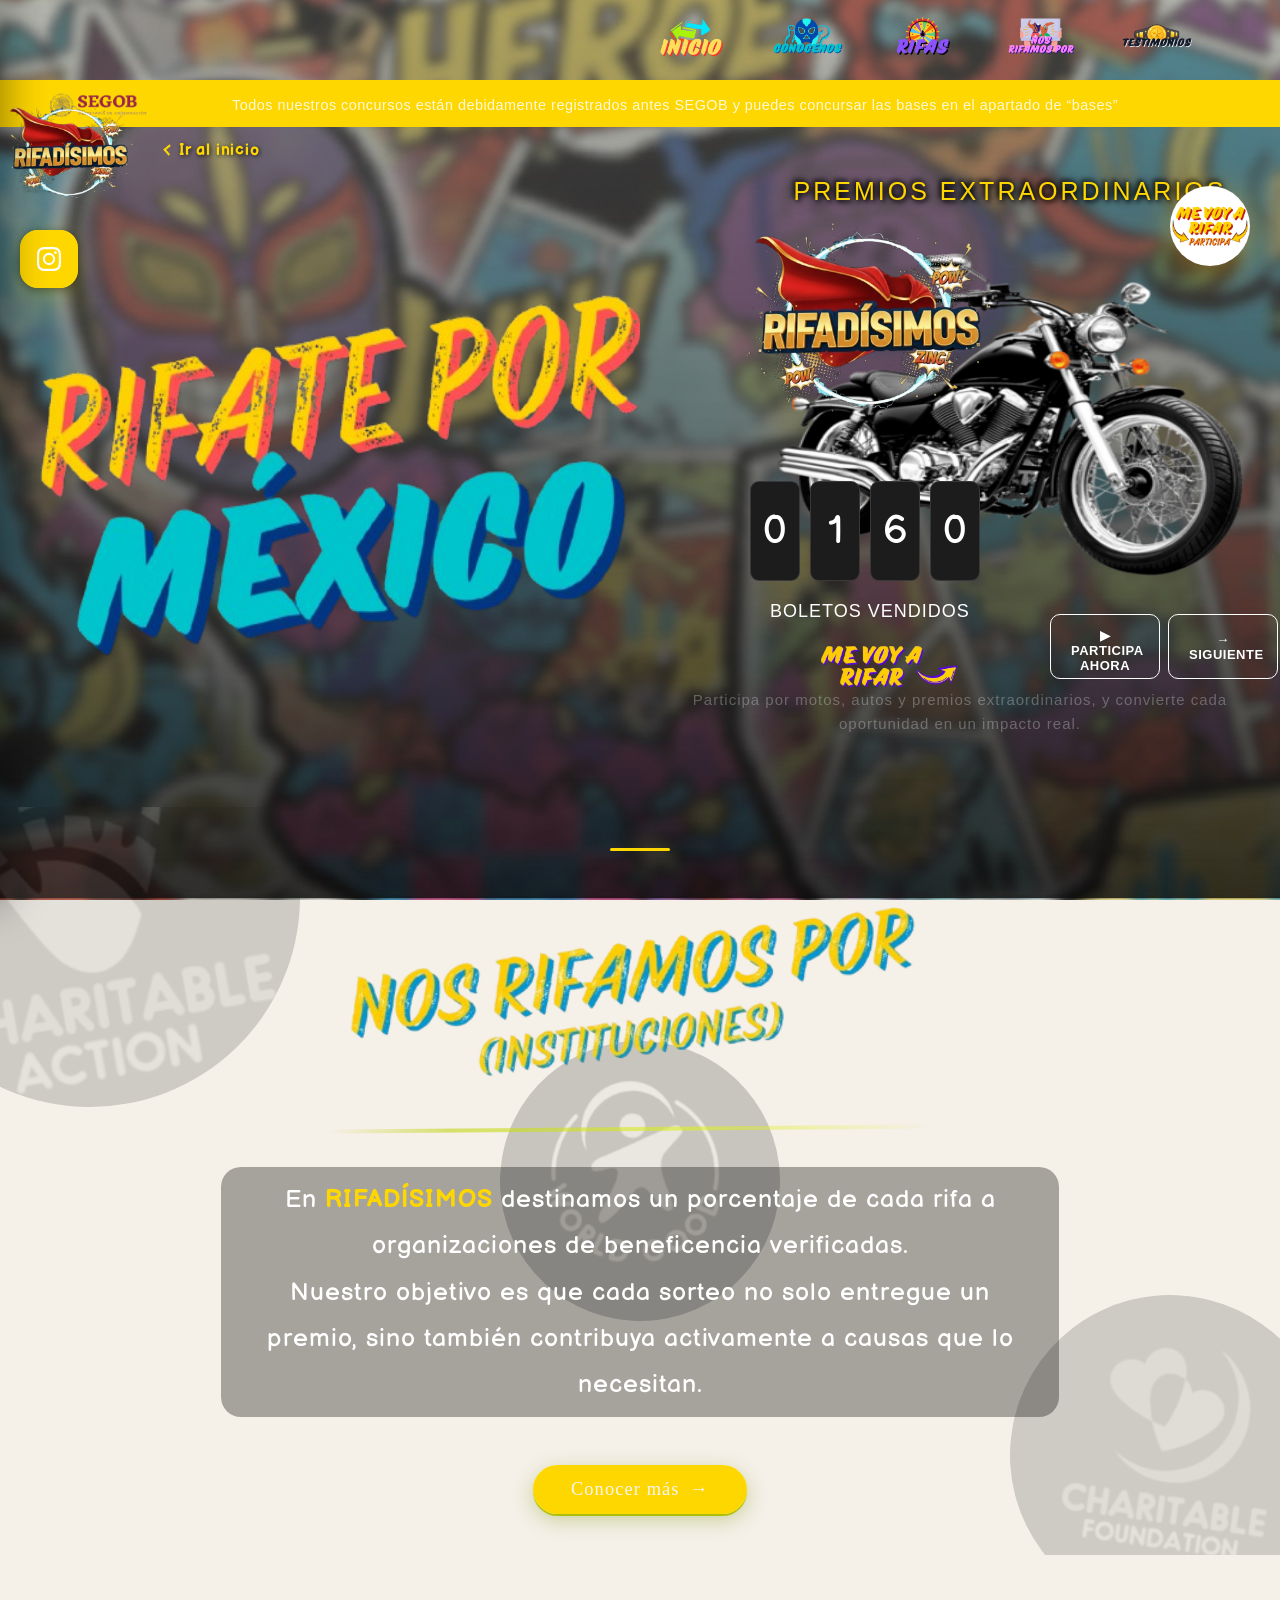
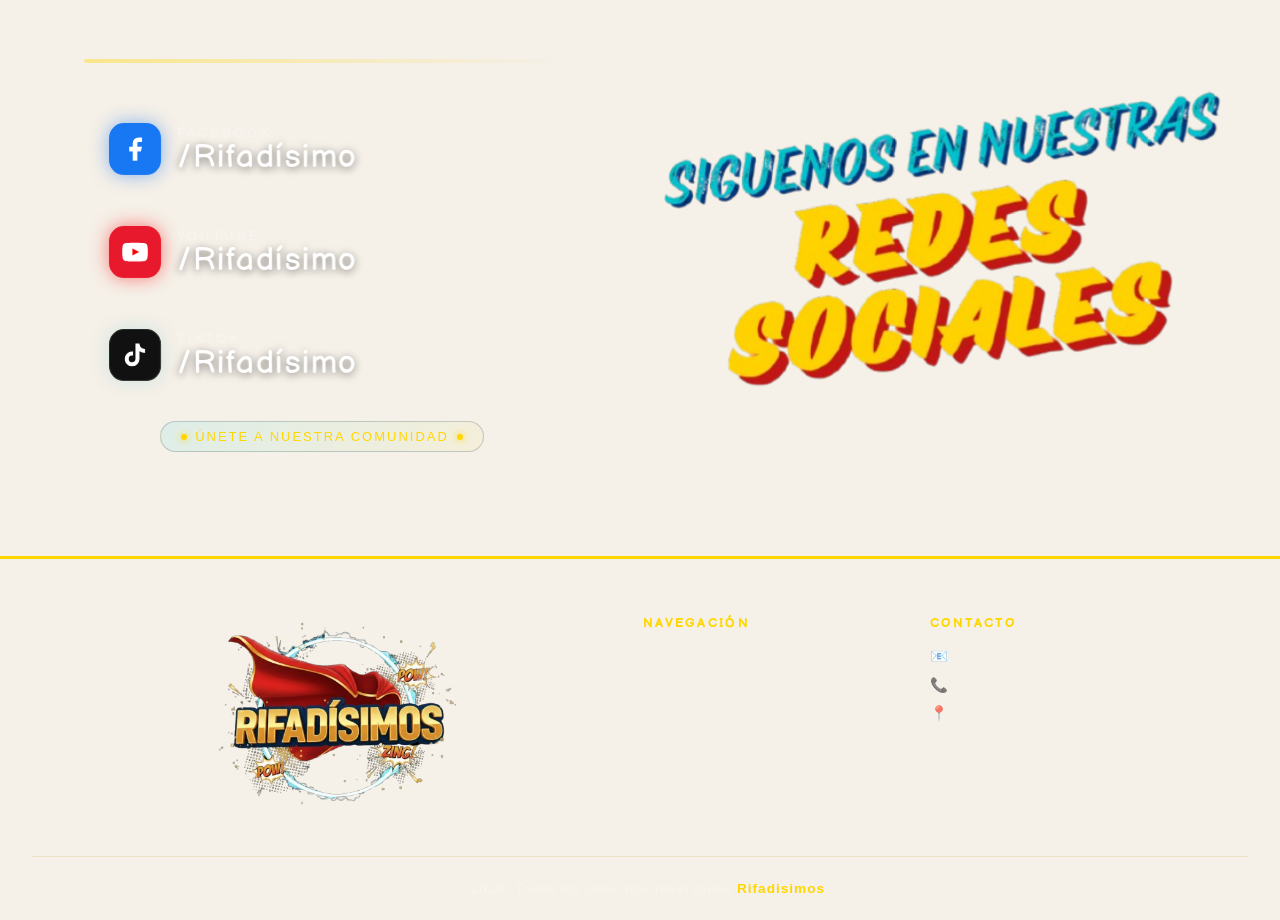
==== commit 48868051: "Cirreciones" ====
--- a/index.html
+++ b/index.html
@@ -24,7 +24,9 @@
       <p>Cargando Rifadísimos...</p>
     </div>
     <main>
+     
       <header>
+        
         <div class="header-inner">
           <button
             class="hamburger"
@@ -73,6 +75,7 @@
           </nav>
         </div>
       </header>
+      </a>
       <div class="drawer-overlay" id="drawerOverlay"></div>
       <div
         class="drawer"
@@ -136,8 +139,7 @@
               src="assets/image/SEGOB.png"
               style="height: 28px; mix-blend-mode: screen"
             />
-            <span class="info-item">
-              Secretaría de Gobernación<strong></strong
+            <span class="info-item"> Todos nuestros concursos están debidamente registrados antes SEGOB y puedes concursar las bases en el apartado de “bases”<strong></strong
             ></span>
           </div>
         </div>
@@ -158,7 +160,6 @@
           <div class="item-image-wrap">
             <img id="articleImg" src="" alt="Producto" />
           </div>
-          <!-- <span class="banner__boletos" id="productBoletos">🎟 840 boletos disponibles</span> -->
           <div class="counter-wrap">
             <div class="counter-digits" id="counterDigits">
               <div class="digit">0</div>
@@ -168,7 +169,7 @@
             </div>
           </div>
           <div class="counter-wrap-contador">
-            <p class="counter-label">Contador</p>
+            <p class="counter-label">Boletos Vendidos</p>
           </div>
           <div class="btn-group">
             <button class="btn btn-primary">▶ Participa ahora</button>
@@ -237,7 +238,7 @@
                 </div>
                 <div class="social-info">
                   <div class="platform-label">Facebook</div>
-                  <div class="handle-text">/Rifadisimo</div>
+                  <div class="handle-text">/Rifadísimo</div>
                 </div>
                 <span class="row-arrow">→</span>
               </a>
@@ -259,7 +260,7 @@
                 </div>
                 <div class="social-info">
                   <div class="platform-label">YouTube</div>
-                  <div class="handle-text">/Rifadisimo</div>
+                  <div class="handle-text">/Rifadísimo</div>
                 </div>
                 <span class="row-arrow">→</span>
               </a>
@@ -290,7 +291,7 @@
                 </div>
                 <div class="social-info">
                   <div class="platform-label">TikTok</div>
-                  <div class="handle-text">/Rifadisimo</div>
+                  <div class="handle-text">/Rifadísimo</div>
                 </div>
                 <span class="row-arrow">→</span>
               </a>
@@ -412,7 +413,6 @@
       </div>
       <button class="fab-main" id="fabBtn" aria-label="Abrir redes sociales">
         <div class="fab-icon-wrap" id="fabIconWrap">
-          <!-- Cycling icons (Instagram shown by default) -->
           <svg class="visible" id="ico0" viewBox="0 0 24 24">
             <path
               d="M12 2.163c3.204 0 3.584.012 4.85.07 3.252.148 4.771 1.691 4.919 4.919.058 1.265.069 1.645.069 4.849 0 3.205-.012 3.584-.069 4.849-.149 3.225-1.664 4.771-4.919 4.919-1.266.058-1.644.07-4.85.07-3.204 0-3.584-.012-4.849-.07-3.26-.149-4.771-1.699-4.919-4.92-.058-1.265-.07-1.644-.07-4.849 0-3.204.013-3.583.07-4.849.149-3.227 1.664-4.771 4.919-4.919 1.266-.057 1.645-.069 4.849-.069zM12 0C8.741 0 8.333.014 7.053.072 2.695.272.273 2.69.073 7.052.014 8.333 0 8.741 0 12c0 3.259.014 3.668.072 4.948.2 4.358 2.618 6.78 6.98 6.98C8.333 23.986 8.741 24 12 24c3.259 0 3.668-.014 4.948-.072 4.354-.2 6.782-2.618 6.979-6.98.059-1.28.073-1.689.073-4.948 0-3.259-.014-3.667-.072-4.947-.196-4.354-2.617-6.78-6.979-6.98C15.668.014 15.259 0 12 0zm0 5.838a6.162 6.162 0 100 12.324 6.162 6.162 0 000-12.324zM12 16a4 4 0 110-8 4 4 0 010 8zm6.406-11.845a1.44 1.44 0 100 2.881 1.44 1.44 0 000-2.881z"
@@ -450,6 +450,7 @@
         </div>
       </button>
     </div>
+    
     <div class="social-fab-group_2" id="btnConocer">
       <a href="#banner">
         <button class="sfab-main_2" aria-label="Conocer más">⬆️</button>
@@ -479,7 +480,7 @@
 
     <!-- Boton Participar -->
     <div class="btn-rifar-wrap">
-      <div class="texto-lateral">
+      <!-- <div class="texto-lateral">
         <span class="texto-participa">Participa</span>
         <span class="texto-sub">ahora mismo</span>
         <div class="arrow-anim">
@@ -487,7 +488,7 @@
           <div class="arr"></div>
           <div class="arr"></div>
         </div>
-      </div>
+      </div> -->
       <button
         class="btn-rifar"
         aria-label="Participar"
--- a/css/styles.css
+++ b/css/styles.css
@@ -17,7 +17,7 @@
   --cyan: #00d4e8;
   --green: #25d366;
   --blue: #1877f2;
-  --img: url("/assets/image/fondo.jpg");
+  --img: url("../assets/image/fondo.jpg");
 }
 
 html {
@@ -729,14 +729,10 @@
 
 .item-image-wrap img {
   width: 500px;
-  height: 400px;
+  height: 380px;
   margin-left: 110px;
   border-radius: 10px;
   transition: transform 0.5s ease;
-}
-
-.item-image-wrap:hover img {
-  transform: scale(1.03);
 }
 
 .counter-wrap {
@@ -766,12 +762,11 @@
 }
 
 .counter-wrap-contador {
-  margin-left: 140px;
+  margin-left: 120px;
 }
 
 .counter-label {
-  font-size: 24px;
-  letter-spacing: 3px;
+  font-size: 18px;
   text-transform: uppercase;
   text-align: left;
   color: rgb(255, 255, 255);
--- a/css/reponsive.css
+++ b/css/reponsive.css
@@ -503,6 +503,10 @@
     .texto-lateral {
         display: none;
     }
+
+    .fab-container{
+        display: none;
+    }
 }
 
 @media (max-width: 360px) {
@@ -550,4 +554,8 @@
         gap: 0;
         z-index: 900;
     }
+
+    .fab-container{
+        display: none;
+    }
 }
